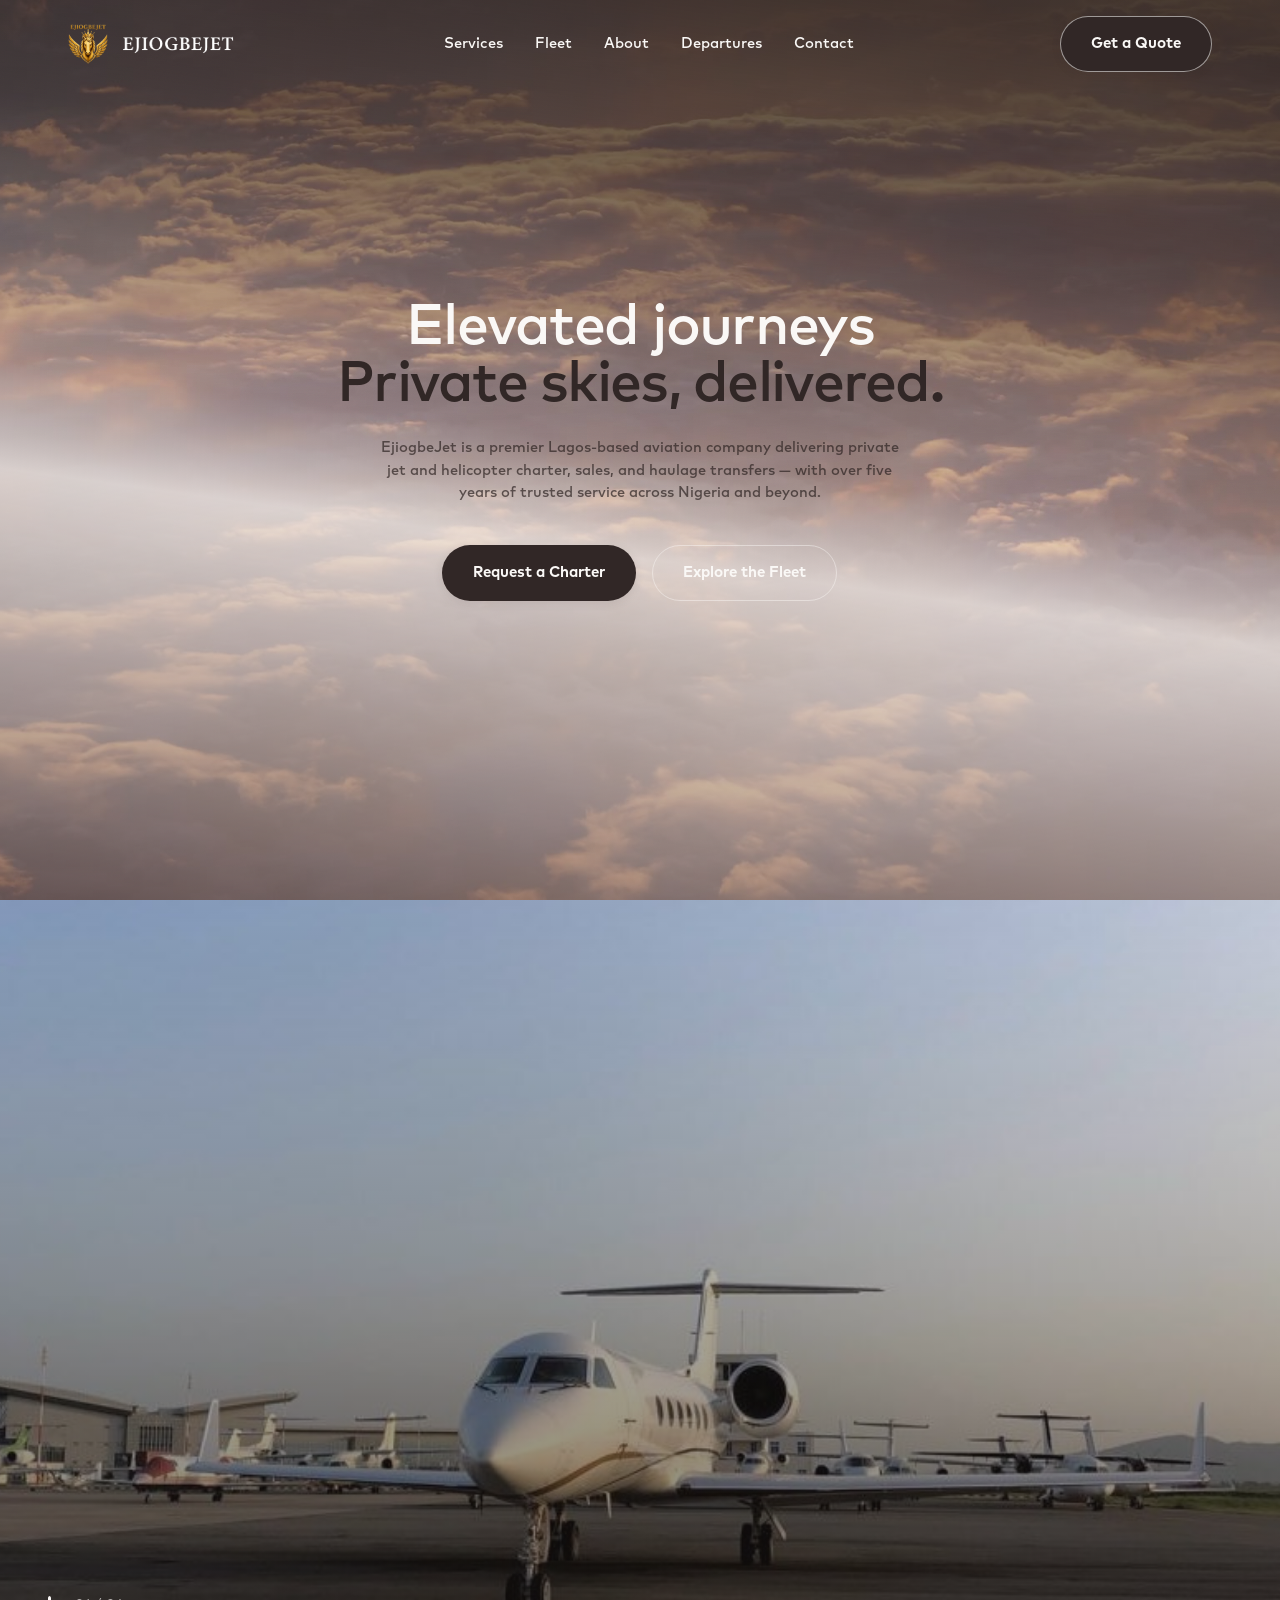
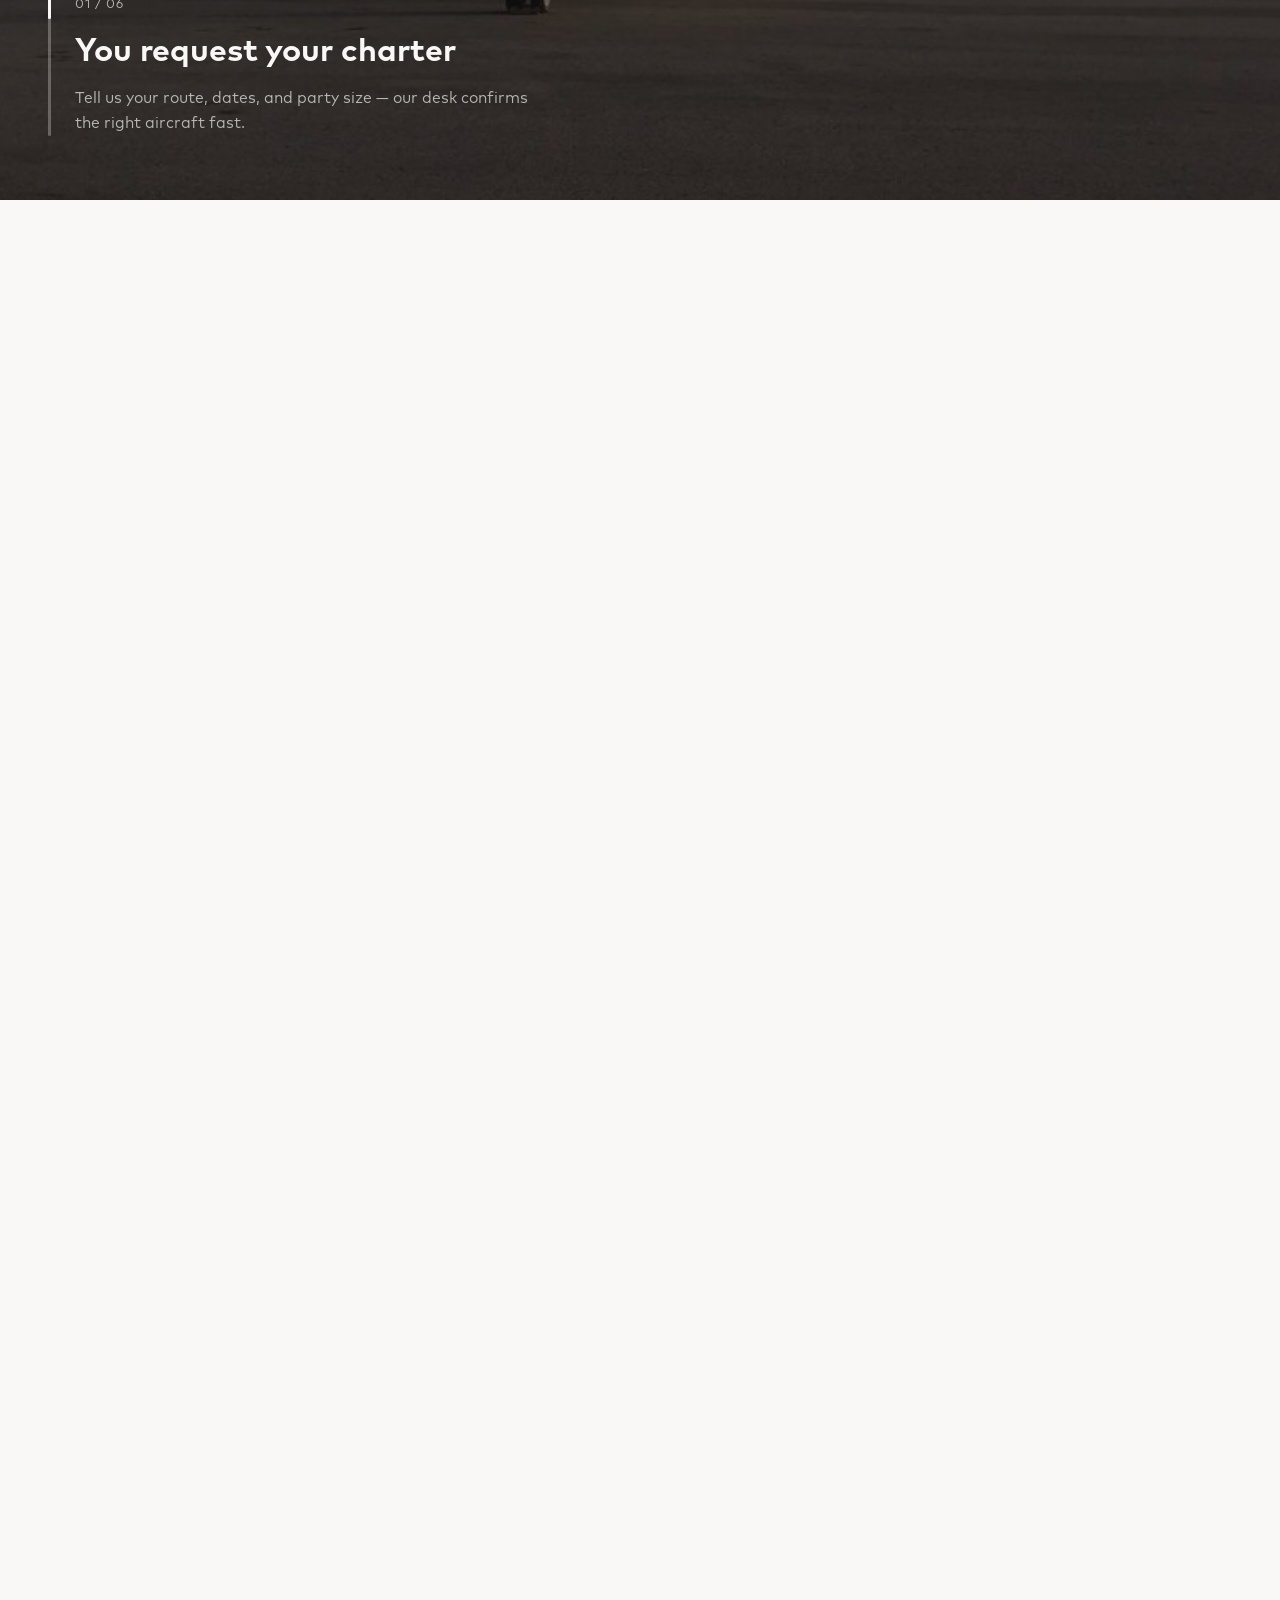
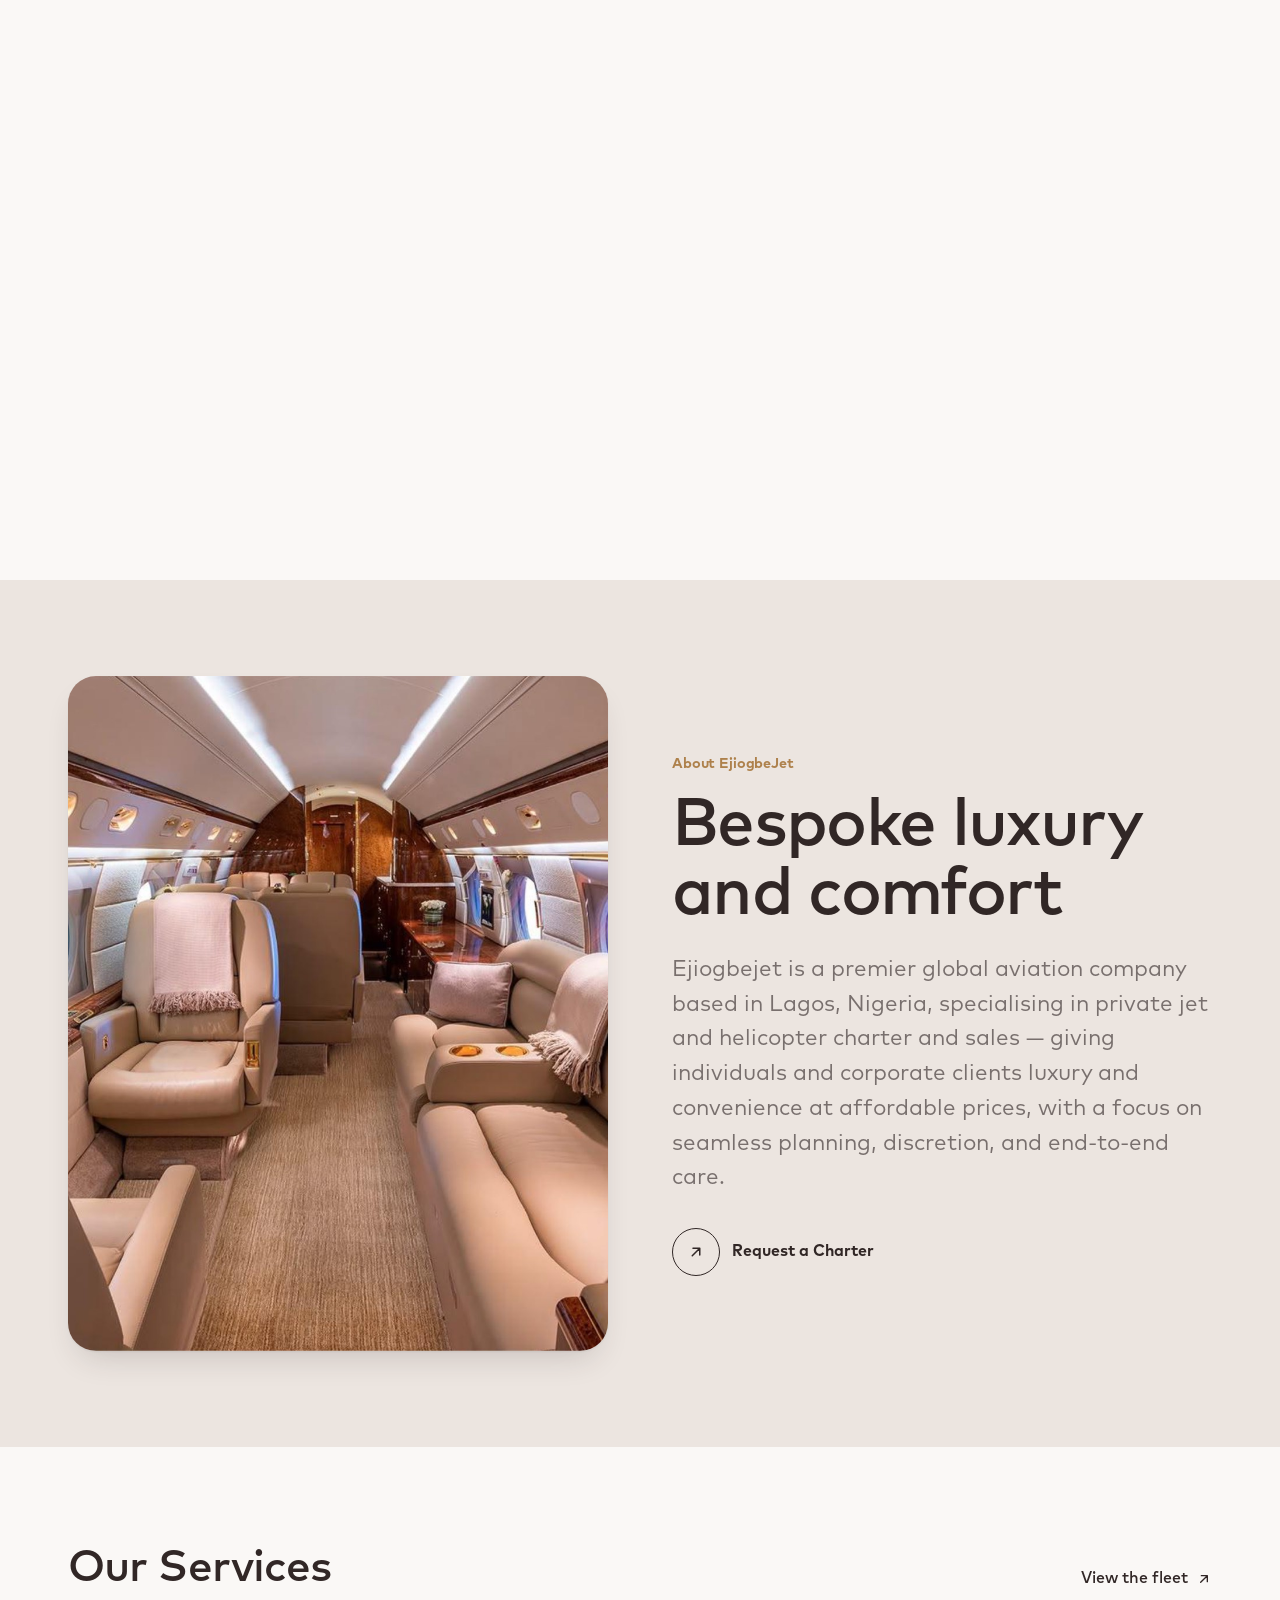
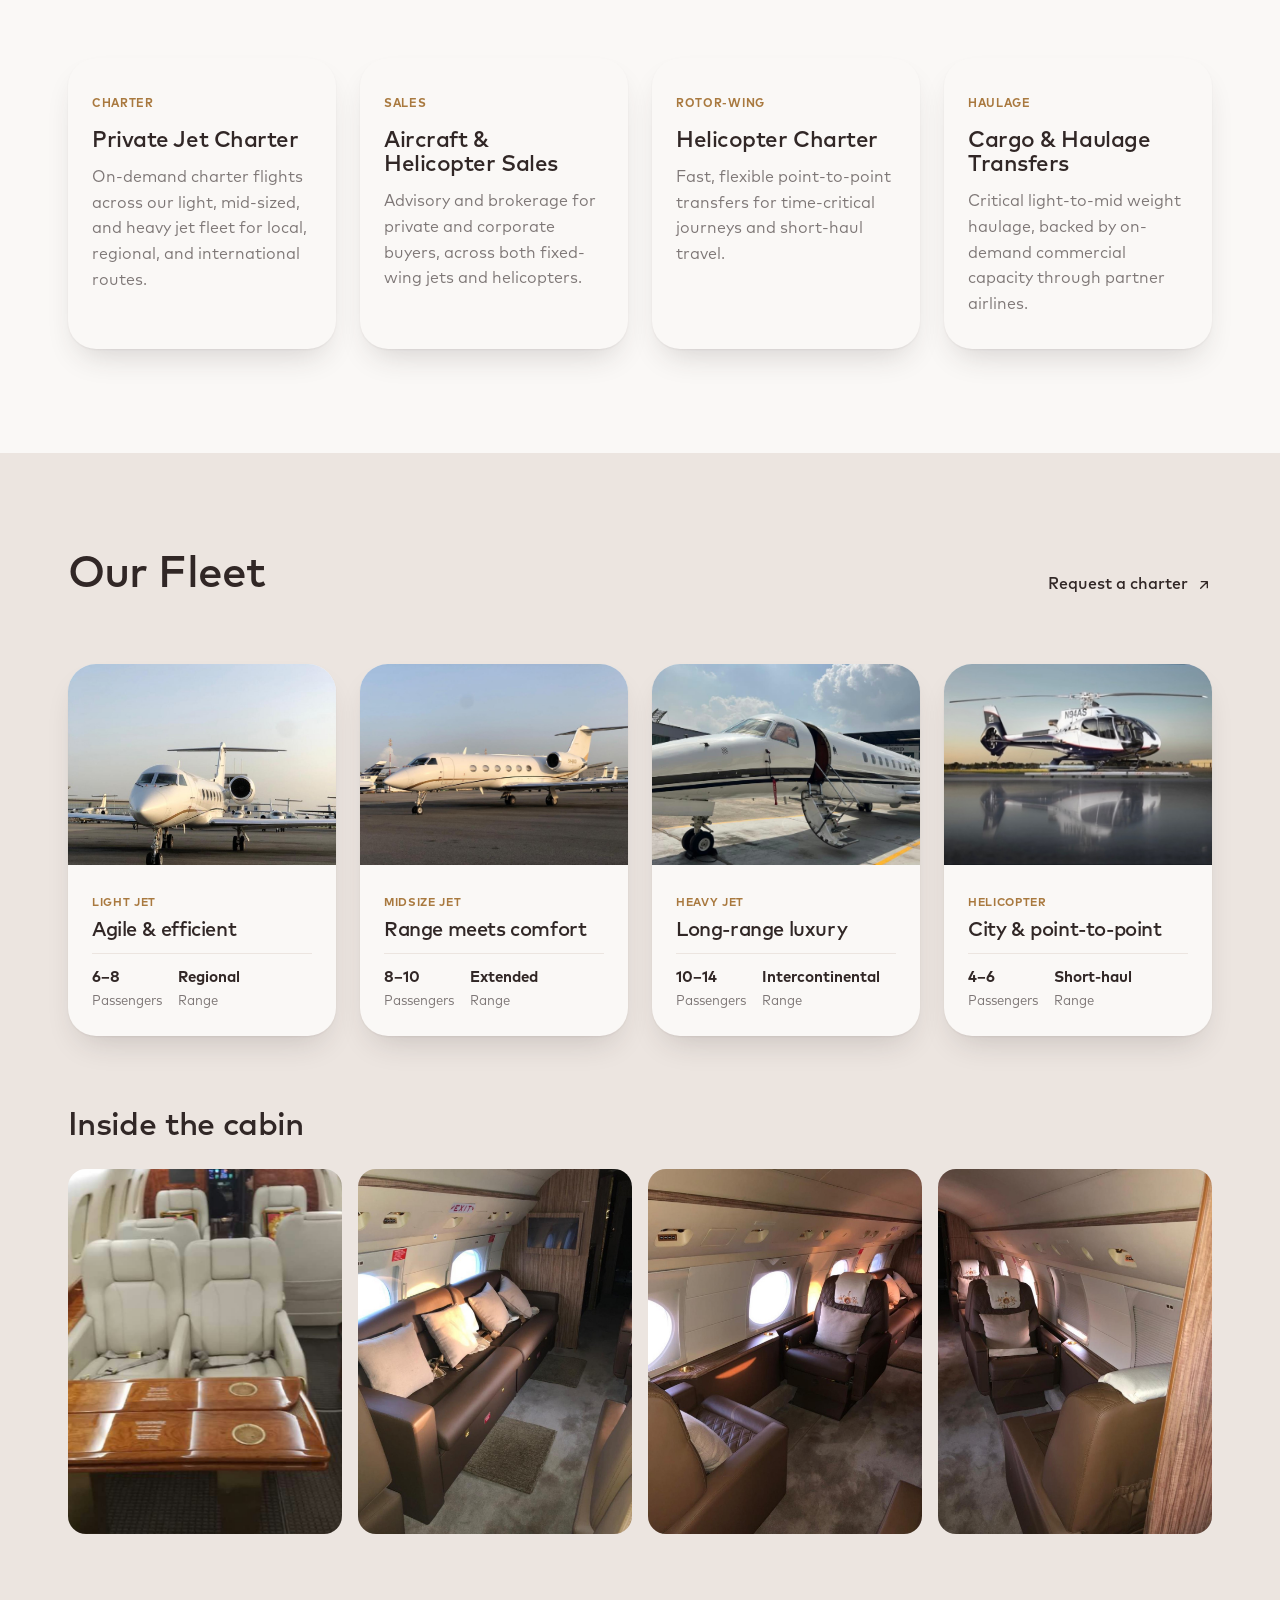
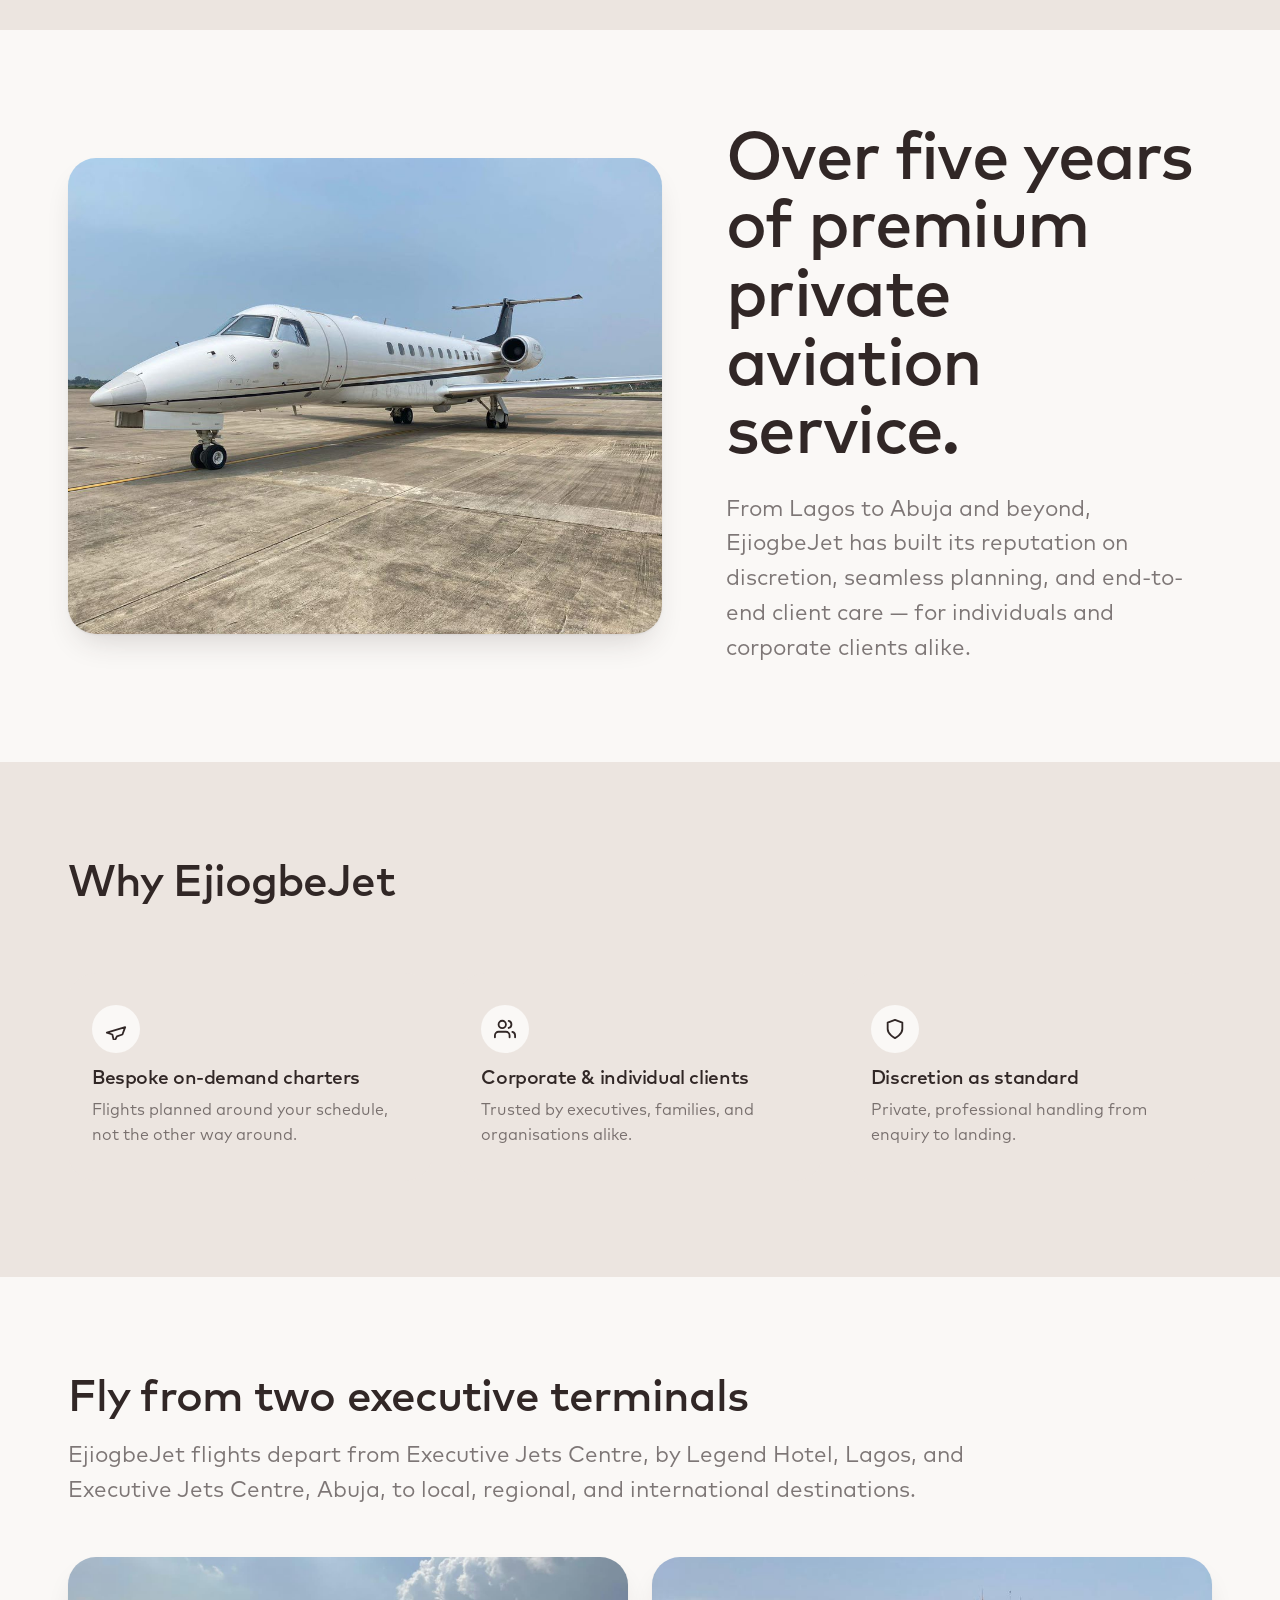
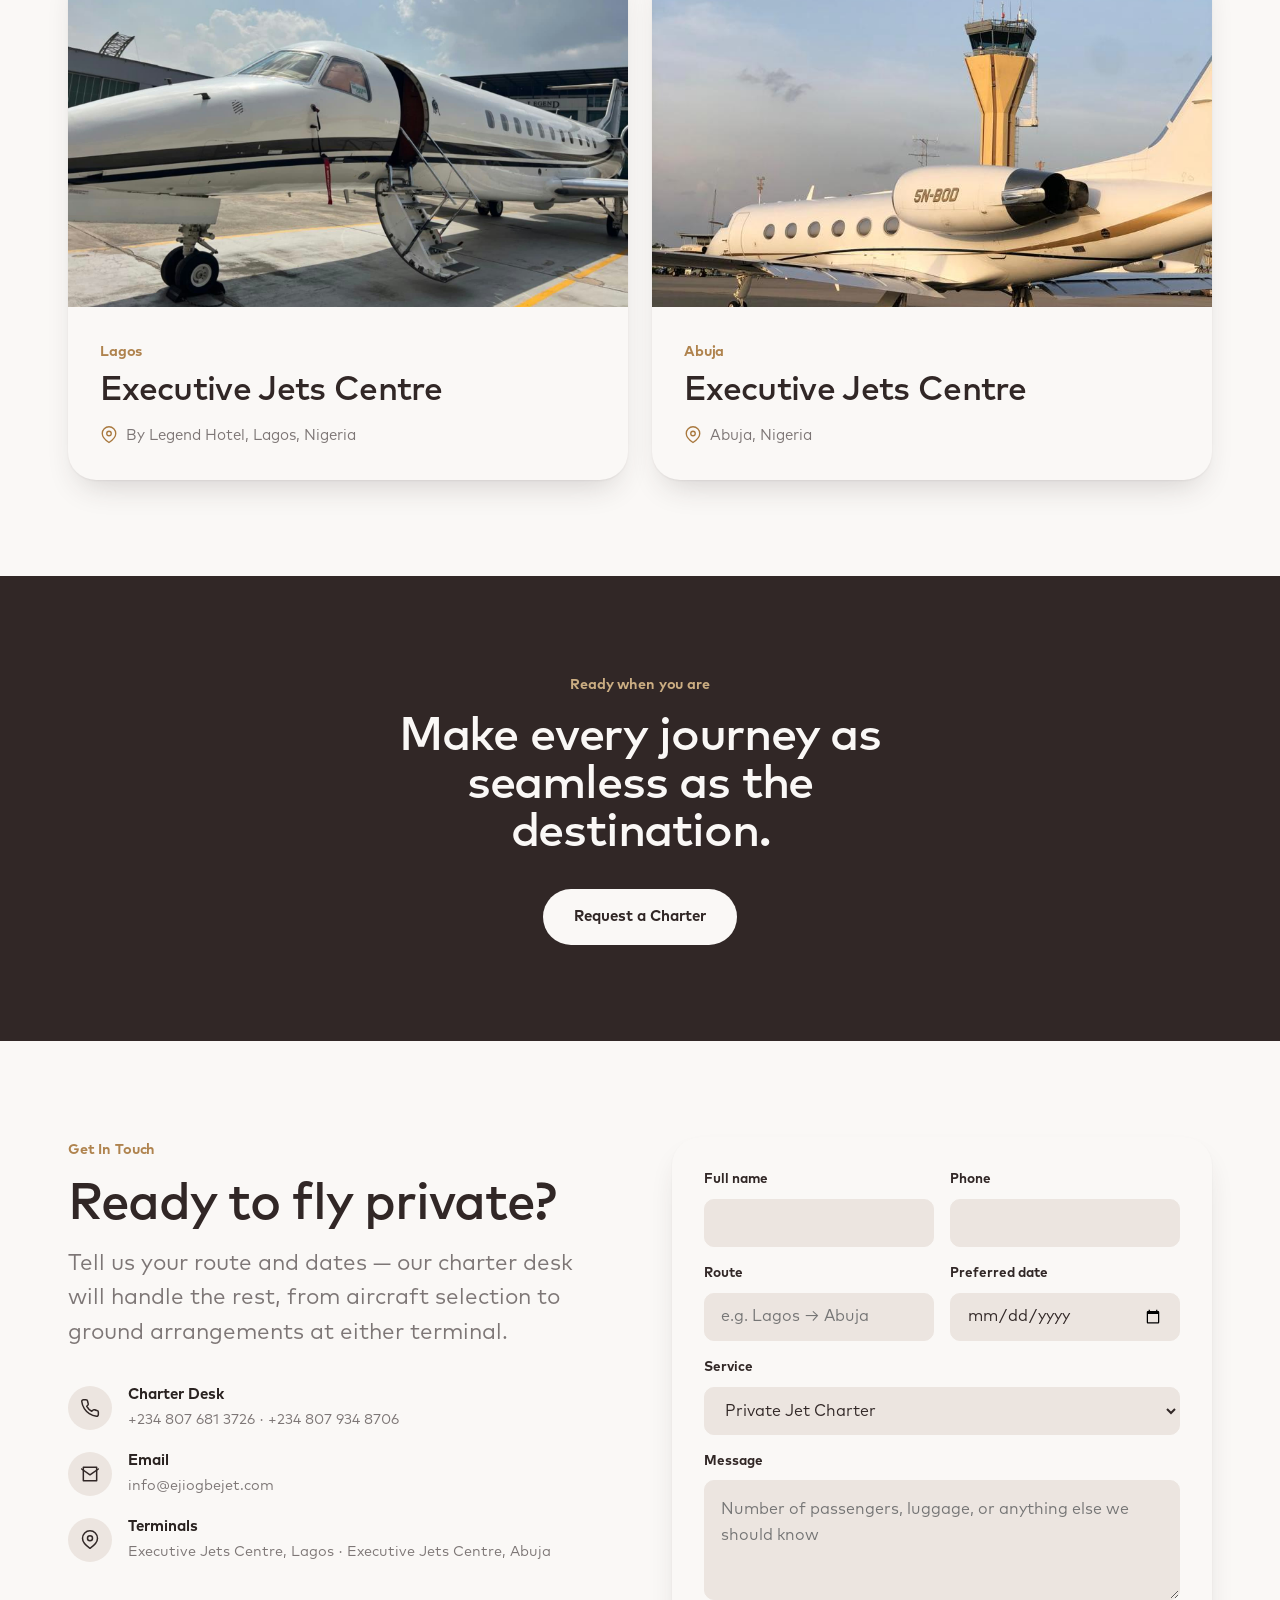
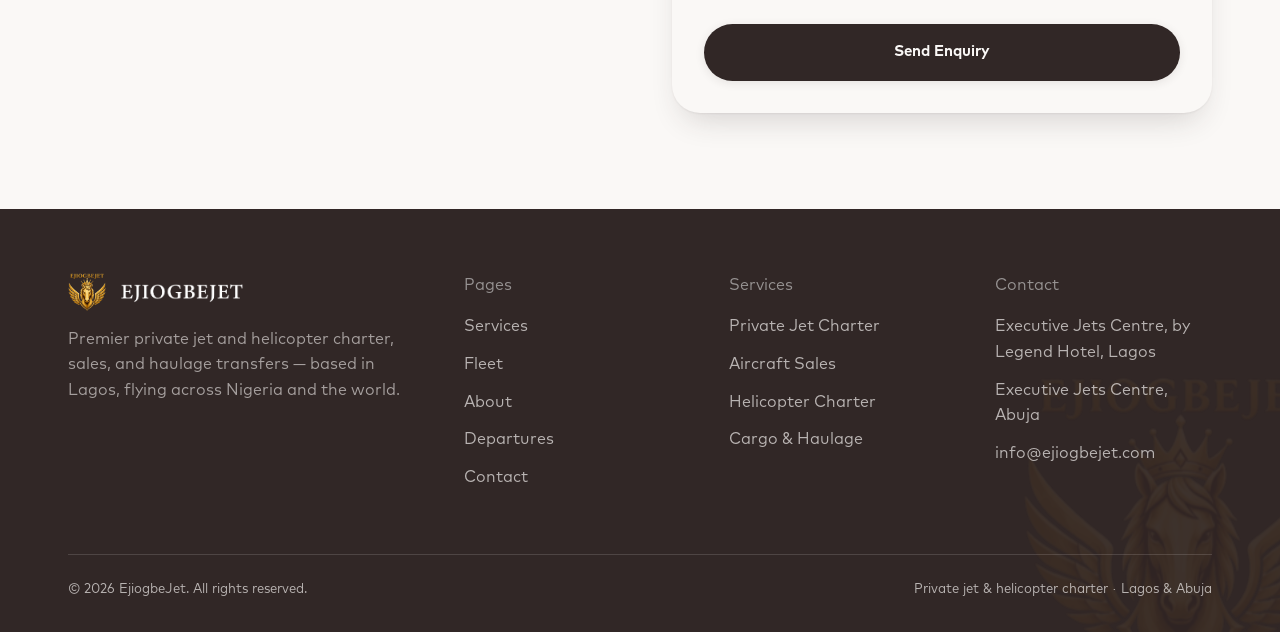
==== ejiogbejet-site/index.html @ 4ac98859 "Add EjiogbeJet site" ====
<!DOCTYPE html>
<html lang="en">
<head>
<meta charset="UTF-8" />
<meta name="viewport" content="width=device-width, initial-scale=1.0" />
<title>EjiogbeJet — Private Jet &amp; Helicopter Charter, Lagos &amp; Abuja</title>
<meta name="description" content="EjiogbeJet is a premier Lagos-based aviation company offering private jet charter and sales, helicopter charter and sales, and haulage transfers across Nigeria and internationally." />
<link rel="icon" href="favicon.png" type="image/png" />
<link rel="stylesheet" href="css/styles.css" />
</head>
<body>
<a class="skip-link" href="#main">Skip to content</a>

<header class="site-header" id="site-header">
  <div class="container header-inner">
    <a class="brand" href="#hero" aria-label="EjiogbeJet home">
      <img src="images/logo-nav.png" alt="EjiogbeJet crest" width="40" height="40" />
      <img class="brand-wordmark" src="images/logo-text.png" alt="EjiogbeJet" />
    </a>

    <nav class="nav-desktop" aria-label="Primary">
      <ul>
        <li><a href="#services">Services</a></li>
        <li><a href="#fleet">Fleet</a></li>
        <li><a href="#about">About</a></li>
        <li><a href="#departures">Departures</a></li>
        <li><a href="#contact">Contact</a></li>
      </ul>
    </nav>

    <a class="btn btn--navy header-cta" href="#contact">Get a Quote</a>

    <button class="nav-toggle" id="nav-open" aria-label="Open menu" aria-expanded="false" aria-controls="nav-mobile">
      <svg viewBox="0 0 24 24" fill="none" stroke="currentColor" stroke-width="2" stroke-linecap="round"><line x1="3" y1="6" x2="21" y2="6"/><line x1="3" y1="12" x2="21" y2="12"/><line x1="3" y1="18" x2="21" y2="18"/></svg>
    </button>
  </div>
</header>

<nav class="nav-mobile" id="nav-mobile" aria-label="Mobile">
  <div class="nav-mobile-head">
    <span class="brand"><img src="images/logo-nav.png" alt="" width="36" height="36" /><img class="brand-wordmark" src="images/logo-text.png" alt="EjiogbeJet" /></span>
    <button class="nav-mobile-close" id="nav-close" aria-label="Close menu">
      <svg viewBox="0 0 24 24" fill="none" stroke="currentColor" stroke-width="2" stroke-linecap="round"><line x1="18" y1="6" x2="6" y2="18"/><line x1="6" y1="6" x2="18" y2="18"/></svg>
    </button>
  </div>
  <ul>
    <li><a href="#services">Services</a></li>
    <li><a href="#fleet">Fleet</a></li>
    <li><a href="#about">About</a></li>
    <li><a href="#departures">Departures</a></li>
    <li><a href="#contact">Contact</a></li>
  </ul>
</nav>

<main id="main">

  <!-- Hero -->
  <section class="hero" id="hero">
    <video class="hero-video" src="images/hero-video.mp4" poster="images/hero-poster.jpg" autoplay muted loop playsinline></video>
    <div class="hero-scrim"></div>
    <div class="container hero-content">
      <h1 class="h1">Elevated journeys<br><em>Private skies, delivered.</em></h1>
      <p class="lead">EjiogbeJet is a premier Lagos-based aviation company delivering private jet and helicopter charter, sales, and haulage transfers — with over five years of trusted service across Nigeria and beyond.</p>
      <div class="hero-cta-row">
        <a class="btn btn--navy" href="#contact">Request a Charter</a>
        <a class="btn btn--ghost" href="#fleet">Explore the Fleet</a>
      </div>
    </div>
  </section>

  <!-- Pinned scroll carousel -->
  <section class="scroll-carousel" id="carousel" aria-label="How EjiogbeJet flies you">
    <div class="scroll-carousel-pin">
      <div class="scroll-carousel-slide" data-slide="0">
        <img src="images/carousel-1.jpeg" alt="EjiogbeJet aircraft, slide 1" />
      </div>
      <div class="scroll-carousel-slide" data-slide="1">
        <img src="images/carousel-2.jpg" alt="EjiogbeJet aircraft, slide 2" />
      </div>
      <div class="scroll-carousel-slide" data-slide="2">
        <img src="images/carousel-3.jpg" alt="EjiogbeJet aircraft, slide 3" />
      </div>
      <div class="scroll-carousel-slide" data-slide="3">
        <img src="images/carousel-4.jpg" alt="EjiogbeJet aircraft, slide 4" />
      </div>
      <div class="scroll-carousel-slide" data-slide="4">
        <img src="images/carousel-5.jpg" alt="EjiogbeJet aircraft, slide 5" />
      </div>
      <div class="scroll-carousel-slide" data-slide="5">
        <img src="images/carousel-6.jpg" alt="EjiogbeJet aircraft, slide 6" />
      </div>

      <div class="scroll-carousel-caption">
        <div class="scroll-progress-track">
          <div class="scroll-progress-fill" id="carousel-progress"></div>
        </div>
        <div class="scroll-carousel-text">
          <div class="scroll-carousel-count"><span id="carousel-count">01</span> / 06</div>
          <strong id="carousel-title">You request your charter</strong>
          <p id="carousel-copy">Tell us your route, dates, and party size — our desk confirms the right aircraft fast.</p>
        </div>
      </div>
    </div>
  </section>

  <!-- About teaser -->
  <section class="section section--pale" id="about">
    <div class="container about-teaser">
      <div class="about-teaser-media">
        <img src="images/cabin-lounge.jpg" alt="Leather cabin lounge aboard an EjiogbeJet aircraft" />
      </div>
      <div class="about-teaser-copy">
        <p class="eyebrow">About EjiogbeJet</p>
        <h2 class="h2">Bespoke luxury and comfort</h2>
        <p class="lead">Ejiogbejet is a premier global aviation company based in Lagos, Nigeria, specialising in private jet and helicopter charter and sales — giving individuals and corporate clients luxury and convenience at affordable prices, with a focus on seamless planning, discretion, and end-to-end care.</p>
        <button class="arrow-btn" data-scroll-to="#contact">
          <span class="circle"><svg viewBox="0 0 24 24" fill="none" stroke="currentColor" stroke-width="2" stroke-linecap="round" stroke-linejoin="round"><path d="M7 17L17 7M17 7H8M17 7v9"/></svg></span>
          Request a Charter
        </button>
      </div>
    </div>
  </section>

  <!-- Services -->
  <section class="section" id="services">
    <div class="container">
      <div class="section-row">
        <h2 class="section-title">Our Services</h2>
        <a class="fancy-link" href="#fleet">View the fleet
          <svg width="16" height="16" viewBox="0 0 24 24" fill="none" stroke="currentColor" stroke-width="2" stroke-linecap="round" stroke-linejoin="round"><path d="M7 17L17 7M17 7H8M17 7v9"/></svg>
        </a>
      </div>

      <div class="card-row">
        <article class="service-card">
          <span class="tag">Charter</span>
          <h3>Private Jet Charter</h3>
          <p>On-demand charter flights across our light, mid-sized, and heavy jet fleet for local, regional, and international routes.</p>
        </article>
        <article class="service-card">
          <span class="tag">Sales</span>
          <h3>Aircraft &amp; Helicopter Sales</h3>
          <p>Advisory and brokerage for private and corporate buyers, across both fixed-wing jets and helicopters.</p>
        </article>
        <article class="service-card">
          <span class="tag">Rotor-wing</span>
          <h3>Helicopter Charter</h3>
          <p>Fast, flexible point-to-point transfers for time-critical journeys and short-haul travel.</p>
        </article>
        <article class="service-card">
          <span class="tag">Haulage</span>
          <h3>Cargo &amp; Haulage Transfers</h3>
          <p>Critical light-to-mid weight haulage, backed by on-demand commercial capacity through partner airlines.</p>
        </article>
      </div>
    </div>
  </section>

  <!-- Fleet -->
  <section class="section section--pale" id="fleet">
    <div class="container">
      <div class="section-row">
        <h2 class="section-title">Our Fleet</h2>
        <a class="fancy-link" href="#contact">Request a charter
          <svg width="16" height="16" viewBox="0 0 24 24" fill="none" stroke="currentColor" stroke-width="2" stroke-linecap="round" stroke-linejoin="round"><path d="M7 17L17 7M17 7H8M17 7v9"/></svg>
        </a>
      </div>

      <div class="card-row">
        <article class="fleet-card">
          <div class="fleet-card-media"><img src="images/fleet-exterior-1.jpg" alt="Light jet on the tarmac" /></div>
          <div class="fleet-card-body">
            <span class="tag">Light Jet</span>
            <h3>Agile &amp; efficient</h3>
            <div class="fleet-specs">
              <div><strong>6–8</strong>Passengers</div>
              <div><strong>Regional</strong>Range</div>
            </div>
          </div>
        </article>
        <article class="fleet-card">
          <div class="fleet-card-media"><img src="images/fleet-exterior-3.jpg" alt="Midsize jet on the tarmac" /></div>
          <div class="fleet-card-body">
            <span class="tag">Midsize Jet</span>
            <h3>Range meets comfort</h3>
            <div class="fleet-specs">
              <div><strong>8–10</strong>Passengers</div>
              <div><strong>Extended</strong>Range</div>
            </div>
          </div>
        </article>
        <article class="fleet-card">
          <div class="fleet-card-media"><img src="images/fleet-heavy-jet.jpg" alt="Heavy jet on the tarmac" /></div>
          <div class="fleet-card-body">
            <span class="tag">Heavy Jet</span>
            <h3>Long-range luxury</h3>
            <div class="fleet-specs">
              <div><strong>10–14</strong>Passengers</div>
              <div><strong>Intercontinental</strong>Range</div>
            </div>
          </div>
        </article>
        <article class="fleet-card">
          <div class="fleet-card-media"><img src="images/helicopter.jpeg" alt="EjiogbeJet helicopter on the tarmac" /></div>
          <div class="fleet-card-body">
            <span class="tag">Helicopter</span>
            <h3>City &amp; point-to-point</h3>
            <div class="fleet-specs">
              <div><strong>4–6</strong>Passengers</div>
              <div><strong>Short-haul</strong>Range</div>
            </div>
          </div>
        </article>
      </div>

      <div class="gallery" style="margin-top: var(--space-64)">
        <div class="section-row" style="margin-bottom: var(--space-24)">
          <h3 class="h5" style="font-size:clamp(1.4rem,1.2rem + 1vw,2rem)">Inside the cabin</h3>
        </div>
        <div class="gallery-grid">
          <button class="gallery-item" data-full="images/cabin-interior-1.jpg" aria-label="Enlarge cabin photo 1"><img src="images/cabin-interior-1.jpg" alt="EjiogbeJet cabin interior detail" loading="lazy" /></button>
          <button class="gallery-item" data-full="images/cabin-2.jpg" aria-label="Enlarge cabin photo 2"><img src="images/cabin-2.jpg" alt="EjiogbeJet cabin interior detail" loading="lazy" /></button>
          <button class="gallery-item" data-full="images/cabin-3.jpg" aria-label="Enlarge cabin photo 3"><img src="images/cabin-3.jpg" alt="EjiogbeJet cabin interior detail" loading="lazy" /></button>
          <button class="gallery-item" data-full="images/cabin-4.jpg" aria-label="Enlarge cabin photo 4"><img src="images/cabin-4.jpg" alt="EjiogbeJet cabin interior detail" loading="lazy" /></button>
        </div>
      </div>
    </div>
  </section>

  <!-- Story -->
  <section class="section">
    <div class="container story">
      <div class="story-media">
        <img src="images/about-ejiogbejet-2.jpg" alt="EjiogbeJet aircraft on the tarmac at Executive Jets Centre, Lagos" />
      </div>
      <div>
        <h2 class="h2">Over five years of premium private aviation service.</h2>
        <p class="lead" style="margin-top:var(--space-24)">From Lagos to Abuja and beyond, EjiogbeJet has built its reputation on discretion, seamless planning, and end-to-end client care — for individuals and corporate clients alike.</p>
      </div>
    </div>
  </section>

  <!-- Trust -->
  <section class="section section--pale">
    <div class="container">
      <div class="section-row">
        <h2 class="section-title">Why EjiogbeJet</h2>
      </div>
      <div class="trust-grid">
        <div class="trust-card">
          <span class="icon"><svg viewBox="0 0 24 24" fill="none" stroke="currentColor" stroke-width="2" stroke-linecap="round" stroke-linejoin="round"><path d="M2 16l20-6-3 8-6 2-3 6-2-8-6-2z"/></svg></span>
          <h3>Bespoke on-demand charters</h3>
          <p>Flights planned around your schedule, not the other way around.</p>
        </div>
        <div class="trust-card">
          <span class="icon"><svg viewBox="0 0 24 24" fill="none" stroke="currentColor" stroke-width="2" stroke-linecap="round" stroke-linejoin="round"><path d="M17 21v-2a4 4 0 00-4-4H5a4 4 0 00-4 4v2"/><circle cx="9" cy="7" r="4"/><path d="M23 21v-2a4 4 0 00-3-3.87M16 3.13a4 4 0 010 7.75"/></svg></span>
          <h3>Corporate &amp; individual clients</h3>
          <p>Trusted by executives, families, and organisations alike.</p>
        </div>
        <div class="trust-card">
          <span class="icon"><svg viewBox="0 0 24 24" fill="none" stroke="currentColor" stroke-width="2" stroke-linecap="round" stroke-linejoin="round"><path d="M12 22s8-4 8-10V5l-8-3-8 3v7c0 6 8 10 8 10z"/></svg></span>
          <h3>Discretion as standard</h3>
          <p>Private, professional handling from enquiry to landing.</p>
        </div>
      </div>
    </div>
  </section>

  <!-- Departures -->
  <section class="section" id="departures">
    <div class="container">
      <div class="section-row">
        <h2 class="section-title">Fly from two executive terminals</h2>
      </div>
      <p class="lead" style="margin-top:calc(var(--space-48) * -1); margin-bottom: var(--space-48); max-width: 62ch;">EjiogbeJet flights depart from Executive Jets Centre, by Legend Hotel, Lagos, and Executive Jets Centre, Abuja, to local, regional, and international destinations.</p>

      <div class="departure-grid">
        <article class="departure-card">
          <div class="departure-media"><img src="images/jet-center-lagos.jpg" alt="Executive Jets Centre, Lagos" /></div>
          <div class="departure-body">
            <p class="eyebrow" style="margin-bottom:var(--space-8)">Lagos</p>
            <h3>Executive Jets Centre</h3>
            <div class="departure-address">
              <svg viewBox="0 0 24 24" fill="none" stroke="currentColor" stroke-width="1.8" stroke-linecap="round" stroke-linejoin="round"><path d="M21 10c0 6-9 12-9 12s-9-6-9-12a9 9 0 0118 0z"/><circle cx="12" cy="10" r="3"/></svg>
              <span>By Legend Hotel, Lagos, Nigeria</span>
            </div>
          </div>
        </article>
        <article class="departure-card">
          <div class="departure-media"><img src="images/jet-center-abuja.jpeg" alt="Executive Jets Centre, Abuja" /></div>
          <div class="departure-body">
            <p class="eyebrow" style="margin-bottom:var(--space-8)">Abuja</p>
            <h3>Executive Jets Centre</h3>
            <div class="departure-address">
              <svg viewBox="0 0 24 24" fill="none" stroke="currentColor" stroke-width="1.8" stroke-linecap="round" stroke-linejoin="round"><path d="M21 10c0 6-9 12-9 12s-9-6-9-12a9 9 0 0118 0z"/><circle cx="12" cy="10" r="3"/></svg>
              <span>Abuja, Nigeria</span>
            </div>
          </div>
        </article>
      </div>
    </div>
  </section>

  <!-- CTA banner -->
  <section class="section section--navy cta-banner">
    <div class="container">
      <p class="eyebrow">Ready when you are</p>
      <h2 class="h2">Make every journey as seamless as the destination.</h2>
      <a class="btn btn--white" href="#contact">Request a Charter</a>
    </div>
  </section>

  <!-- Contact -->
  <section class="section" id="contact">
    <div class="container contact-grid">
      <div>
        <p class="eyebrow">Get In Touch</p>
        <h2 class="h2" style="font-size:clamp(2rem,4vw + .5rem,3.2rem)">Ready to fly private?</h2>
        <p class="lead" style="margin-top:var(--space-16)">Tell us your route and dates — our charter desk will handle the rest, from aircraft selection to ground arrangements at either terminal.</p>

        <div class="contact-info-list">
          <div class="contact-info-item">
            <span class="icon"><svg viewBox="0 0 24 24" fill="none" stroke="currentColor" stroke-width="1.8" stroke-linecap="round" stroke-linejoin="round"><path d="M22 16.92v3a2 2 0 01-2.18 2 19.79 19.79 0 01-8.63-3.07 19.5 19.5 0 01-6-6 19.79 19.79 0 01-3.07-8.67A2 2 0 014.11 2h3a2 2 0 012 1.72c.127.96.362 1.903.7 2.81a2 2 0 01-.45 2.11L8.09 9.91a16 16 0 006 6l1.27-1.27a2 2 0 012.11-.45c.907.338 1.85.573 2.81.7A2 2 0 0122 16.92z"/></svg></span>
            <div><strong>Charter Desk</strong><span>+234 807 681 3726 · +234 807 934 8706</span></div>
          </div>
          <div class="contact-info-item">
            <span class="icon"><svg viewBox="0 0 24 24" fill="none" stroke="currentColor" stroke-width="1.8" stroke-linecap="round" stroke-linejoin="round"><path d="M4 4h16v16H4z"/><path d="M22 6l-10 7L2 6"/></svg></span>
            <div><strong>Email</strong><span>info@ejiogbejet.com</span></div>
          </div>
          <div class="contact-info-item">
            <span class="icon"><svg viewBox="0 0 24 24" fill="none" stroke="currentColor" stroke-width="1.8" stroke-linecap="round" stroke-linejoin="round"><path d="M21 10c0 6-9 12-9 12s-9-6-9-12a9 9 0 0118 0z"/><circle cx="12" cy="10" r="3"/></svg></span>
            <div><strong>Terminals</strong><span>Executive Jets Centre, Lagos · Executive Jets Centre, Abuja</span></div>
          </div>
        </div>
      </div>

      <form class="contact-form" id="charter-form" action="mailto:info@ejiogbejet.com" method="POST" enctype="text/plain">
        <div class="form-row two">
          <div class="field"><label for="name">Full name</label><input id="name" name="name" type="text" autocomplete="name" required /></div>
          <div class="field"><label for="phone">Phone</label><input id="phone" name="phone" type="tel" autocomplete="tel" required /></div>
        </div>
        <div class="form-row two">
          <div class="field"><label for="route">Route</label><input id="route" name="route" type="text" placeholder="e.g. Lagos → Abuja" required /></div>
          <div class="field"><label for="date">Preferred date</label><input id="date" name="date" type="date" /></div>
        </div>
        <div class="field">
          <label for="service">Service</label>
          <select id="service" name="service">
            <option>Private Jet Charter</option>
            <option>Helicopter Charter</option>
            <option>Aircraft Sales</option>
            <option>Cargo &amp; Haulage</option>
          </select>
        </div>
        <div class="field"><label for="message">Message</label><textarea id="message" name="message" placeholder="Number of passengers, luggage, or anything else we should know"></textarea></div>
        <button class="btn btn--navy" type="submit">Send Enquiry</button>
      </form>
    </div>
  </section>
</main>

<footer class="site-footer">
  <img class="footer-watermark" src="images/logo-nav.png" alt="" aria-hidden="true" />
  <div class="container">
    <div class="footer-grid">
      <div>
        <div class="footer-brand">
          <img src="images/logo-nav.png" alt="EjiogbeJet crest" />
          <img class="footer-brand-wordmark" src="images/logo-text.png" alt="EjiogbeJet" />
        </div>
        <p style="max-width:36ch; opacity:0.85;">Premier private jet and helicopter charter, sales, and haulage transfers — based in Lagos, flying across Nigeria and the world.</p>
      </div>
      <div class="footer-col">
        <p class="label">Pages</p>
        <ul>
          <li><a href="#services">Services</a></li>
          <li><a href="#fleet">Fleet</a></li>
          <li><a href="#about">About</a></li>
          <li><a href="#departures">Departures</a></li>
          <li><a href="#contact">Contact</a></li>
        </ul>
      </div>
      <div class="footer-col">
        <p class="label">Services</p>
        <ul>
          <li><a href="#services">Private Jet Charter</a></li>
          <li><a href="#services">Aircraft Sales</a></li>
          <li><a href="#services">Helicopter Charter</a></li>
          <li><a href="#services">Cargo &amp; Haulage</a></li>
        </ul>
      </div>
      <div class="footer-col">
        <p class="label">Contact</p>
        <ul>
          <li>Executive Jets Centre, by Legend Hotel, Lagos</li>
          <li>Executive Jets Centre, Abuja</li>
          <li>info@ejiogbejet.com</li>
        </ul>
      </div>
    </div>
    <div class="footer-bottom">
      <span>&copy; <span id="year"></span> EjiogbeJet. All rights reserved.</span>
      <span>Private jet &amp; helicopter charter · Lagos &amp; Abuja</span>
    </div>
  </div>
</footer>

<div class="lightbox" id="lightbox">
  <button class="lightbox-close" id="lightbox-close" aria-label="Close preview">
    <svg viewBox="0 0 24 24" fill="none" stroke="currentColor" stroke-width="2" stroke-linecap="round"><line x1="18" y1="6" x2="6" y2="18"/><line x1="6" y1="6" x2="18" y2="18"/></svg>
  </button>
  <img id="lightbox-img" src="" alt="" />
</div>

<button class="back-to-top" id="back-to-top" aria-label="Back to top" title="Back to top">
  <svg viewBox="0 0 24 24" fill="none" stroke="currentColor" stroke-width="2" stroke-linecap="round" stroke-linejoin="round"><line x1="12" y1="19" x2="12" y2="5"/><path d="M5 12l7-7 7 7"/></svg>
</button>

<script src="https://cdnjs.cloudflare.com/ajax/libs/gsap/3.12.5/gsap.min.js"></script>
<script src="https://cdnjs.cloudflare.com/ajax/libs/gsap/3.12.5/ScrollTrigger.min.js"></script>
<script src="js/main.js"></script>
</body>
</html>
---- ejiogbejet-site/css/styles.css ----
/* ==========================================================================
   EjiogbeJet — design tokens (visual system referenced from aerodynamics.nl)
   ========================================================================== */
@font-face {
  font-family: "FF Mark Pro";
  src: url("../fonts/FFMarkPro-Regular.otf") format("opentype");
  font-weight: 400;
  font-style: normal;
  font-display: swap;
}
@font-face {
  font-family: "FF Mark Pro";
  src: url("../fonts/FFMarkPro-Medium.otf") format("opentype");
  font-weight: 500;
  font-style: normal;
  font-display: swap;
}
@font-face {
  font-family: "FF Mark Pro";
  src: url("../fonts/FFMarkPro-Bold.otf") format("opentype");
  font-weight: 700;
  font-style: normal;
  font-display: swap;
}
@font-face {
  font-family: "FF Mark Pro";
  src: url("../fonts/FFMarkPro-BoldItalic.otf") format("opentype");
  font-weight: 700;
  font-style: italic;
  font-display: swap;
}
@font-face {
  font-family: "FF Mark Pro";
  src: url("../fonts/FFMarkPro-Heavy.otf") format("opentype");
  font-weight: 800;
  font-style: normal;
  font-display: swap;
}
@font-face {
  font-family: "FF Mark Pro";
  src: url("../fonts/FFMarkPro-Black.otf") format("opentype");
  font-weight: 900;
  font-style: normal;
  font-display: swap;
}

:root {
  --navy: #312726;        /* ink — primary dark */
  --navy-600: #4a3a37;    /* lighter ink shade */
  --white: #faf8f6;       /* warm paper */
  --pale: #ece5e0;        /* warm sand */
  --sky: #a9793f;         /* warm bronze accent — eyebrow / links */
  --gradient-mid-1: #1c1615;
  --gradient-mid-2: #6b5750;
  --gradient-mid-3: #a89890;

  --text-body: #2a2321;
  --text-muted: rgba(49, 39, 38, 0.62);
  --text-on-navy: #faf8f6;
  --text-on-navy-muted: rgba(250, 248, 246, 0.68);

  --space-4: 4px;
  --space-8: 8px;
  --space-12: 12px;
  --space-16: 16px;
  --space-24: 24px;
  --space-32: 32px;
  --space-48: 48px;
  --space-64: 64px;
  --space-96: 96px;

  --radius-sm: 10px;
  --radius-md: 18px;
  --radius-lg: 28px;
  --radius-pill: 999px;

  --shadow-sm: 0 2px 10px rgba(49, 39, 38, 0.1);
  --shadow-md: 0 20px 48px rgba(49, 39, 38, 0.18);
  --shadow-card: 0 1px 2px rgba(49, 39, 38, 0.06), 0 16px 32px -12px rgba(49, 39, 38, 0.2);

  --font-display: "FF Mark Pro", -apple-system, BlinkMacSystemFont, "Segoe UI", sans-serif;
  --font-body: "FF Mark Pro", -apple-system, BlinkMacSystemFont, "Segoe UI", sans-serif;

  --container-max: 1240px;

  --ease: cubic-bezier(.4, 0, .2, 1);
}

/* ==========================================================================
   Reset / base
   ========================================================================== */
* { box-sizing: border-box; }
html { scroll-behavior: smooth; }

body {
  margin: 0;
  font-family: var(--font-body);
  color: var(--text-body);
  background: var(--white);
  line-height: 1.6;
  -webkit-font-smoothing: antialiased;
  overflow-x: hidden;
}

img { max-width: 100%; display: block; }
a { color: inherit; text-decoration: none; }
ul { margin: 0; padding: 0; list-style: none; }
button { font: inherit; }

h1, h2, h3, h4, h5, h6 {
  font-family: var(--font-display);
  font-weight: 500;
  color: var(--navy);
  margin: 0;
  letter-spacing: -0.02em;
}

.h1, h1 { font-size: clamp(2.8rem, 7vw + .5rem, 5.5rem); line-height: 1; letter-spacing: -0.03em; }
.h2, h2 { font-size: clamp(2.1rem, 5vw + 1rem, 4.2rem); line-height: 1.02; letter-spacing: -0.025em; }
.h3, h3 { font-size: clamp(1.8rem, 4vw + .6rem, 3rem); line-height: 1.08; }
.h5, .section-title { font-size: clamp(1.6rem, 3vw + .5rem, 2.75rem); line-height: 1.15; letter-spacing: -0.02em; }

p { margin: 0; }

.lead {
  font-size: clamp(1.15rem, 1.2vw + .6rem, 1.4rem);
  color: var(--text-muted);
  line-height: 1.55;
}

.container {
  max-width: var(--container-max);
  margin-inline: auto;
  padding-inline: var(--space-24);
}

@media (min-width: 768px) {
  .container { padding-inline: var(--space-48); }
}

@media (min-width: 1440px) {
  .container { max-width: 1320px; }
}

@media (min-width: 1920px) {
  .container { max-width: 1440px; }
}

.section { padding-block: var(--space-64); }
@media (min-width: 1024px) { .section { padding-block: var(--space-96); } }

.section--pale { background: var(--pale); }
.section--navy { background: var(--navy); color: var(--text-on-navy); }
.section--navy h2, .section--navy h3, .section--navy .section-title { color: var(--white); }

.eyebrow {
  display: inline-block;
  font-size: 0.9rem;
  font-weight: 600;
  letter-spacing: -0.01em;
  color: var(--sky);
  opacity: 0.92;
  margin-bottom: var(--space-16);
}

.section--navy .eyebrow { color: #d8b98a; }

/* ==========================================================================
   Section header row (label + heading left, "view all" link right)
   ========================================================================== */
.section-row {
  display: flex;
  flex-wrap: wrap;
  align-items: flex-end;
  justify-content: space-between;
  gap: var(--space-24);
  margin-bottom: var(--space-48);
}

@media (min-width: 1024px) { .section-row { margin-bottom: var(--space-64); } }

/* ==========================================================================
   Fancy link (hover text-flip, underline sweep)
   ========================================================================== */
.fancy-link {
  position: relative;
  display: inline-flex;
  align-items: center;
  gap: var(--space-8);
  font-weight: 500;
  color: var(--navy);
  padding-bottom: 2px;
}

.fancy-link::after {
  content: "";
  position: absolute;
  left: 0; right: 0; bottom: 0;
  height: 1px;
  background: currentColor;
  opacity: 0.35;
  transform: scaleX(0);
  transform-origin: left;
  transition: transform 0.45s var(--ease);
}

.fancy-link:hover::after, .fancy-link:focus-visible::after { transform: scaleX(1); }

.section--navy .fancy-link { color: var(--white); }

/* ==========================================================================
   Circular arrow button (primary CTA pattern)
   ========================================================================== */
.arrow-btn {
  display: inline-flex;
  align-items: center;
  gap: var(--space-12);
  font-weight: 600;
  color: var(--navy);
  background: none;
  border: none;
  cursor: pointer;
  padding: 0;
}

.arrow-btn .circle {
  flex: none;
  width: 48px;
  height: 48px;
  border-radius: 50%;
  border: 1.5px solid var(--navy);
  display: inline-flex;
  align-items: center;
  justify-content: center;
  color: var(--navy);
  transition: background-color 0.25s var(--ease), color 0.25s var(--ease), transform 0.25s var(--ease);
}

.arrow-btn .circle svg { width: 18px; height: 18px; }

.arrow-btn:hover .circle {
  background: var(--navy);
  color: var(--white);
  transform: scale(1.06);
}

.section--navy .arrow-btn,
.section--navy .arrow-btn .circle { color: var(--white); border-color: rgba(250, 248, 246, 0.55); }
.section--navy .arrow-btn:hover .circle { background: var(--white); color: var(--navy); }

/* ==========================================================================
   Buttons
   ========================================================================== */
.btn {
  display: inline-flex;
  align-items: center;
  justify-content: center;
  gap: var(--space-8);
  padding: 15px 30px;
  border-radius: var(--radius-pill);
  font-weight: 600;
  font-size: 0.95rem;
  border: 1px solid transparent;
  cursor: pointer;
  transition: transform 0.2s var(--ease), box-shadow 0.2s var(--ease), background-color 0.2s var(--ease), color 0.2s var(--ease);
  min-height: 50px;
  white-space: nowrap;
}

.btn:focus-visible { outline: 3px solid var(--sky); outline-offset: 2px; }

.btn--navy { background: var(--navy); color: var(--white); box-shadow: var(--shadow-sm); }
.btn--navy:hover { transform: translateY(-2px); box-shadow: var(--shadow-md); }

.btn--white { background: var(--white); color: var(--navy); }
.btn--white:hover { transform: translateY(-2px); box-shadow: var(--shadow-md); }

.btn--ghost {
  background: transparent;
  border-color: rgba(250, 248, 246, 0.45);
  color: var(--white);
}
.btn--ghost:hover { background: rgba(250, 248, 246, 0.12); }

/* ==========================================================================
   Header
   ========================================================================== */
.site-header {
  position: fixed;
  inset-block-start: 0;
  inset-inline: 0;
  z-index: 100;
  padding-block: var(--space-16);
  transition: background-color 0.3s var(--ease), box-shadow 0.3s var(--ease), padding 0.3s var(--ease), transform 0.4s var(--ease);
}

.site-header.is-hidden { transform: translateY(-100%); }

.site-header.is-scrolled {
  background: rgba(250, 248, 246, 0.92);
  backdrop-filter: blur(10px);
  -webkit-backdrop-filter: blur(10px);
  box-shadow: var(--shadow-sm);
  padding-block: var(--space-12);
}

.header-inner {
  display: flex;
  align-items: center;
  justify-content: space-between;
  gap: var(--space-16);
}

.brand {
  display: flex;
  align-items: center;
  gap: var(--space-12);
  font-family: var(--font-display);
  font-weight: 600;
  font-size: 1.1rem;
  color: var(--white);
  transition: color 0.3s var(--ease);
}

.site-header.is-scrolled .brand { color: var(--navy); }

.brand img { width: 40px; height: 40px; object-fit: contain; }

.brand .brand-wordmark {
  width: 118px;
  height: auto;
  object-fit: contain;
  filter: brightness(0) invert(1);
  transition: filter 0.3s var(--ease);
}

.site-header.is-scrolled .brand .brand-wordmark {
  filter: none;
}

.nav-desktop { display: none; }
.nav-desktop ul { display: flex; align-items: center; gap: var(--space-32); }

.nav-desktop a {
  color: var(--white);
  font-size: 0.92rem;
  font-weight: 500;
  transition: color 0.3s var(--ease);
}

.site-header.is-scrolled .nav-desktop a { color: var(--navy); }

.header-cta {
  display: none;
  border-color: rgba(250, 248, 246, 0.55);
  transition: transform 0.2s var(--ease), box-shadow 0.2s var(--ease), background-color 0.2s var(--ease), color 0.2s var(--ease), border-color 0.3s var(--ease);
}

.site-header.is-scrolled .header-cta { border-color: transparent; }

.nav-toggle {
  display: inline-flex;
  align-items: center;
  justify-content: center;
  width: 44px;
  height: 44px;
  border-radius: var(--radius-sm);
  border: 1px solid rgba(250, 248, 246, 0.35);
  background: rgba(250, 248, 246, 0.08);
  color: var(--white);
  transition: color 0.3s var(--ease), border-color 0.3s var(--ease);
}

.site-header.is-scrolled .nav-toggle {
  color: var(--navy);
  border-color: rgba(49, 39, 38, 0.2);
  background: rgba(49, 39, 38, 0.05);
}

.nav-toggle svg { width: 20px; height: 20px; }

@media (min-width: 1024px) {
  .nav-desktop { display: block; }
  .header-cta { display: inline-flex; }
  .nav-toggle { display: none; }
}

.nav-mobile {
  position: fixed;
  inset: 0;
  background: var(--navy);
  padding: var(--space-24);
  transform: translateY(-100%);
  transition: transform 0.4s var(--ease);
  z-index: 110;
  display: flex;
  flex-direction: column;
  gap: var(--space-32);
}

.nav-mobile.is-open { transform: translateY(0); }

.nav-mobile-head { display: flex; justify-content: space-between; align-items: center; }

.nav-mobile-head .brand { color: var(--white); }

.nav-mobile-close {
  width: 44px;
  height: 44px;
  border-radius: var(--radius-sm);
  border: 1px solid rgba(250, 248, 246, 0.3);
  background: transparent;
  color: var(--white);
  display: inline-flex;
  align-items: center;
  justify-content: center;
}

.nav-mobile ul {
  display: flex;
  flex-direction: column;
  gap: var(--space-16);
  margin-top: var(--space-24);
}

.nav-mobile a {
  color: var(--white);
  font-family: var(--font-display);
  font-size: clamp(2rem, 8vw, 3rem);
  font-style: italic;
}

/* ==========================================================================
   Hero
   ========================================================================== */
.hero {
  position: relative;
  min-height: 100svh;
  display: flex;
  flex-direction: column;
  justify-content: center;
  color: var(--white);
  overflow: hidden;
  background: var(--navy);
}

.hero-video {
  position: absolute;
  inset: 0;
  z-index: 0;
  width: 100%;
  height: 100%;
  object-fit: cover;
}

.hero-scrim {
  position: absolute;
  inset: 0;
  z-index: 1;
  pointer-events: none;
  background: linear-gradient(-172deg, rgba(28, 22, 21, 0.8) 5%, rgba(28, 22, 21, 0.6) 25%, rgba(168, 152, 144, 0.4) 50%, rgba(236, 229, 224, 0.82) 60%, rgba(107, 87, 80, 0.6) 100%);
}

@media (prefers-reduced-motion: reduce) {
  .hero-video { display: none; }
}

.hero::before {
  content: "";
  position: absolute;
  inset: 0;
  z-index: 1;
  background-image: url("data:image/svg+xml,%3Csvg xmlns='http://www.w3.org/2000/svg' width='120' height='120'%3E%3Cfilter id='n'%3E%3CfeTurbulence type='fractalNoise' baseFrequency='0.9' numOctaves='2' stitchTiles='stitch'/%3E%3C/filter%3E%3Crect width='100%25' height='100%25' filter='url(%23n)' opacity='0.05'/%3E%3C/svg%3E");
  mix-blend-mode: overlay;
  pointer-events: none;
}

.hero-content {
  position: relative;
  z-index: 2;
  padding-block: var(--space-48);
  text-align: center;
  display: flex;
  flex-direction: column;
  align-items: center;
  justify-content: center;
  min-height: 100svh;
}

.hero h1 {
  color: var(--white);
  font-size: clamp(1.82rem, 4.55vw + .325rem, 3.575rem);
}

.hero h1 em {
  color: var(--navy);
  font-style: normal;
  font-size: inherit;
}

.hero .lead {
  color: rgba(49, 39, 38, 0.72);
  max-width: 52ch;
  margin-inline: auto;
  margin-top: var(--space-24);
  font-weight: 500;
  font-size: clamp(0.75rem, 0.78vw + .39rem, 0.91rem);
}

.hero-cta-row {
  display: flex;
  justify-content: center;
  gap: var(--space-16);
  flex-wrap: wrap;
  margin-top: var(--space-40, 40px);
}

/* ==========================================================================
   Pinned scroll carousel (plane photos + side progress bar)
   ========================================================================== */
.scroll-carousel {
  position: relative;
  height: 320vh;
}

.scroll-carousel-pin {
  position: sticky;
  top: 0;
  height: 100svh;
  overflow: hidden;
  background: var(--navy);
}

.scroll-carousel-slide {
  position: absolute;
  inset: 0;
  opacity: 0;
}

.scroll-carousel-slide img {
  width: 100%;
  height: 100%;
  object-fit: cover;
}

.scroll-carousel-slide::after {
  content: "";
  position: absolute;
  inset: 0;
  background: linear-gradient(180deg, rgba(28, 22, 21, 0.15) 0%, rgba(28, 22, 21, 0.65) 100%);
}

.scroll-carousel-caption {
  position: absolute;
  left: var(--space-24);
  right: var(--space-24);
  bottom: var(--space-48);
  z-index: 2;
  color: var(--white);
  display: flex;
  align-items: flex-end;
  gap: var(--space-24);
}

@media (min-width: 768px) {
  .scroll-carousel-caption { left: var(--space-48); right: var(--space-48); bottom: var(--space-64); }
}

.scroll-progress-track {
  flex: none;
  width: 3px;
  height: 140px;
  background: rgba(250, 248, 246, 0.28);
  border-radius: var(--radius-pill);
  position: relative;
  overflow: hidden;
}

.scroll-progress-fill {
  position: absolute;
  left: 0; top: 0; right: 0;
  height: 16.666%;
  background: var(--white);
  border-radius: var(--radius-pill);
  transform: translateY(0%);
  transition: transform 0.1s linear;
}

.scroll-carousel-text strong {
  display: block;
  font-size: clamp(1.3rem, 1.1rem + 1.2vw, 2rem);
  margin-bottom: var(--space-8);
  max-width: 20ch;
}

.scroll-carousel-text p {
  color: var(--text-on-navy-muted);
  max-width: 42ch;
  font-size: 0.98rem;
}

.scroll-carousel-count {
  font-size: 0.78rem;
  letter-spacing: 0.08em;
  color: var(--text-on-navy-muted);
  margin-bottom: var(--space-12);
}

/* ==========================================================================
   About teaser
   ========================================================================== */
.about-teaser {
  display: grid;
  gap: var(--space-48);
}

@media (min-width: 1024px) {
  .about-teaser { grid-template-columns: 1fr 1fr; align-items: center; gap: var(--space-64); }
}

.about-teaser-copy .lead { margin-top: var(--space-24); margin-bottom: var(--space-32); color: var(--text-muted); }

.about-teaser-media { border-radius: var(--radius-lg); overflow: hidden; box-shadow: var(--shadow-card); }
.about-teaser-media img { width: 100%; height: 100%; aspect-ratio: 4/5; object-fit: cover; }

/* ==========================================================================
   Card grids (services / fleet)
   ========================================================================== */
.card-row {
  display: grid;
  gap: var(--space-24);
  grid-auto-flow: column;
  grid-auto-columns: minmax(260px, 1fr);
  overflow-x: auto;
  scroll-snap-type: x mandatory;
  padding-bottom: var(--space-8);
  margin: 0 calc(var(--space-24) * -1);
  padding-inline: var(--space-24);
}

@media (min-width: 768px) {
  .card-row { margin-inline: 0; padding-inline: 0; }
}

@media (min-width: 1024px) {
  .card-row { grid-auto-flow: initial; grid-template-columns: repeat(4, 1fr); overflow: visible; }
}

.service-card {
  scroll-snap-align: start;
  background: var(--white);
  border-radius: var(--radius-lg);
  padding: var(--space-32) var(--space-24);
  box-shadow: var(--shadow-card);
}

.service-card .tag {
  display: inline-block;
  font-size: 0.72rem;
  font-weight: 700;
  letter-spacing: 0.06em;
  text-transform: uppercase;
  color: var(--sky);
  margin-bottom: var(--space-16);
}

.service-card h3 { font-size: 1.4rem; margin-bottom: var(--space-12); }
.service-card p { color: var(--text-muted); }

.fleet-card {
  scroll-snap-align: start;
  background: var(--white);
  border-radius: var(--radius-lg);
  overflow: hidden;
  box-shadow: var(--shadow-card);
}

.fleet-card-media { aspect-ratio: 4/3; overflow: hidden; }
.fleet-card-media img { width: 100%; height: 100%; object-fit: cover; transition: transform 0.5s var(--ease); }
.fleet-card:hover .fleet-card-media img { transform: scale(1.05); }

.fleet-card-body { padding: var(--space-24); }
.fleet-card-body .tag {
  display: inline-block;
  font-size: 0.7rem;
  font-weight: 700;
  letter-spacing: 0.06em;
  text-transform: uppercase;
  color: var(--sky);
  margin-bottom: var(--space-8);
}
.fleet-card-body h3 { font-size: 1.25rem; margin-bottom: var(--space-12); }

.fleet-specs {
  display: flex;
  gap: var(--space-16);
  border-top: 1px solid var(--pale);
  padding-top: var(--space-12);
}

.fleet-specs div { font-size: 0.82rem; color: var(--text-muted); }
.fleet-specs strong { display: block; color: var(--navy); font-size: 0.95rem; }

/* ==========================================================================
   Story section
   ========================================================================== */
.story {
  display: grid;
  gap: var(--space-32);
}

@media (min-width: 1024px) {
  .story { grid-template-columns: 1.1fr 0.9fr; gap: var(--space-64); align-items: center; }
}

.story-media { position: relative; border-radius: var(--radius-lg); overflow: hidden; box-shadow: var(--shadow-card); }
.story-media img { width: 100%; height: 100%; aspect-ratio: 5/4; object-fit: cover; }

/* ==========================================================================
   Trust points
   ========================================================================== */
.trust-grid { display: grid; gap: var(--space-24); }
@media (min-width: 768px) { .trust-grid { grid-template-columns: repeat(3, 1fr); } }

.trust-card {
  padding: var(--space-32) var(--space-24);
  border-radius: var(--radius-lg);
  background: var(--pale);
}

.trust-card .icon {
  width: 48px;
  height: 48px;
  border-radius: 50%;
  background: var(--white);
  color: var(--navy);
  display: inline-flex;
  align-items: center;
  justify-content: center;
  margin-bottom: var(--space-16);
}
.trust-card .icon svg { width: 22px; height: 22px; }
.trust-card h3 { font-size: 1.2rem; margin-bottom: var(--space-8); }
.trust-card p { color: var(--text-muted); }

/* ==========================================================================
   Departures
   ========================================================================== */
.departure-grid { display: grid; gap: var(--space-24); }
@media (min-width: 768px) { .departure-grid { grid-template-columns: repeat(2, 1fr); } }

.departure-card {
  background: var(--white);
  border-radius: var(--radius-lg);
  overflow: hidden;
  box-shadow: var(--shadow-card);
  display: flex;
  flex-direction: column;
}

.departure-media { aspect-ratio: 16/10; overflow: hidden; }
.departure-media img { width: 100%; height: 100%; object-fit: cover; }
.departure-body { padding: var(--space-32); }
.departure-body h3 { font-size: clamp(1.26rem, 2.8vw + .42rem, 2.1rem); margin-bottom: var(--space-8); }

.departure-address {
  display: flex;
  gap: var(--space-8);
  margin-top: var(--space-16);
  color: var(--text-muted);
  font-size: 0.94rem;
}
.departure-address svg { flex: none; width: 18px; height: 18px; margin-top: 2px; color: var(--sky); }

/* ==========================================================================
   Gallery + lightbox
   ========================================================================== */
.gallery-grid {
  display: grid;
  grid-template-columns: repeat(2, 1fr);
  gap: var(--space-16);
}
@media (min-width: 768px) { .gallery-grid { grid-template-columns: repeat(4, 1fr); } }

.gallery-item {
  border: 0; padding: 0; background: none; cursor: zoom-in;
  border-radius: var(--radius-md);
  overflow: hidden;
  aspect-ratio: 3/4;
  position: relative;
}
.gallery-item img { width: 100%; height: 100%; object-fit: cover; transition: transform 0.35s var(--ease); }
.gallery-item:hover img { transform: scale(1.08); }
.gallery-item:focus-visible { outline: 3px solid var(--sky); outline-offset: 2px; }

.lightbox {
  position: fixed; inset: 0; z-index: 200;
  background: rgba(5, 15, 30, 0.92);
  display: none; align-items: center; justify-content: center;
  padding: var(--space-24);
}
.lightbox.is-open { display: flex; }
.lightbox img { max-width: min(90vw, 900px); max-height: 85vh; width: auto; border-radius: var(--radius-md); box-shadow: var(--shadow-md); }
.lightbox-close {
  position: absolute; top: var(--space-24); right: var(--space-24);
  width: 44px; height: 44px; border-radius: 50%;
  border: 1px solid rgba(255,255,255,0.3); background: rgba(255,255,255,0.08);
  color: var(--white); display: inline-flex; align-items: center; justify-content: center;
}

/* ==========================================================================
   CTA banner
   ========================================================================== */
.cta-banner { text-align: center; }
.cta-banner h2 { color: var(--white); font-size: clamp(1.47rem, 3.5vw + .7rem, 2.94rem); max-width: 18ch; margin-inline: auto; }
.cta-banner .btn { margin-top: var(--space-32); }

/* ==========================================================================
   Contact
   ========================================================================== */
.contact-grid { display: grid; gap: var(--space-48); }
@media (min-width: 1024px) { .contact-grid { grid-template-columns: 1fr 1fr; gap: var(--space-64); } }

.contact-info-list { margin-top: var(--space-32); display: grid; gap: var(--space-16); }
.contact-info-item { display: flex; gap: var(--space-16); align-items: center; }
.contact-info-item .icon {
  flex: none; width: 44px; height: 44px; border-radius: 50%;
  background: var(--pale); color: var(--navy);
  display: inline-flex; align-items: center; justify-content: center;
}
.contact-info-item .icon svg { width: 20px; height: 20px; }
.contact-info-item strong { display: block; font-size: 0.95rem; }
.contact-info-item span { color: var(--text-muted); font-size: 0.9rem; }

.note {
  margin-top: var(--space-24);
  font-size: 0.82rem;
  color: var(--text-muted);
  border-left: 2px solid var(--sky);
  padding-left: var(--space-12);
}

.contact-form {
  background: var(--white);
  border-radius: var(--radius-lg);
  padding: var(--space-32);
  box-shadow: var(--shadow-card);
  display: grid;
  gap: var(--space-16);
}

.form-row { display: grid; gap: var(--space-16); }
@media (min-width: 560px) { .form-row.two { grid-template-columns: 1fr 1fr; } }

.field { display: grid; gap: var(--space-8); }
.field label { font-size: 0.85rem; font-weight: 600; color: var(--navy); }
.field input, .field select, .field textarea {
  min-height: 48px;
  border-radius: var(--radius-sm);
  border: 1px solid var(--pale);
  background: var(--pale);
  padding: 0 var(--space-16);
  font: inherit;
  color: var(--navy);
  width: 100%;
}
.field textarea { padding: var(--space-16); min-height: 120px; resize: vertical; }
.field input:focus, .field select:focus, .field textarea:focus {
  outline: 2px solid var(--sky);
  outline-offset: 1px;
  background: var(--white);
}
.contact-form .btn { width: 100%; margin-top: var(--space-8); }

/* ==========================================================================
   Footer
   ========================================================================== */
.site-footer { background: var(--navy); color: rgba(250, 248, 246, 0.68); padding-block: var(--space-64) var(--space-32); position: relative; overflow: hidden; }

.footer-watermark {
  position: absolute;
  right: -60px;
  bottom: -60px;
  width: 320px;
  height: 320px;
  opacity: 0.06;
  pointer-events: none;
}

.footer-grid { display: grid; gap: var(--space-48); position: relative; }
@media (min-width: 768px) { .footer-grid { grid-template-columns: 1.6fr 1fr 1fr 1fr; } }

.footer-brand { display: flex; align-items: center; gap: var(--space-12); margin-bottom: var(--space-16); }
.footer-brand img { width: 38px; height: 38px; }
.footer-brand .footer-brand-wordmark { width: 130px; height: auto; object-fit: contain; filter: brightness(0) invert(1); }
.footer-brand span { font-family: var(--font-display); font-size: 1.1rem; color: var(--white); }

.footer-col p.label { color: rgba(252,253,254,0.5); margin-bottom: var(--space-16); }
.footer-col ul { display: grid; gap: var(--space-12); }
.footer-col a { transition: color 0.2s var(--ease); }
.footer-col a:hover { color: var(--white); }

.footer-bottom {
  margin-top: var(--space-64);
  padding-top: var(--space-24);
  border-top: 1px solid rgba(250, 248, 246, 0.14);
  display: flex;
  flex-wrap: wrap;
  gap: var(--space-16);
  justify-content: space-between;
  font-size: 0.82rem;
  position: relative;
}

/* ==========================================================================
   Utilities
   ========================================================================== */
.skip-link {
  position: absolute;
  left: var(--space-16);
  top: -60px;
  background: var(--sky);
  color: var(--white);
  padding: var(--space-12) var(--space-16);
  border-radius: var(--radius-sm);
  z-index: 300;
  transition: top 0.2s var(--ease);
  font-weight: 600;
}
.skip-link:focus { top: var(--space-16); }

.back-to-top {
  position: fixed;
  right: var(--space-24);
  bottom: var(--space-24);
  z-index: 200;
  width: 48px;
  height: 48px;
  display: flex;
  align-items: center;
  justify-content: center;
  background: var(--navy);
  color: var(--white);
  border: none;
  border-radius: var(--radius-pill);
  box-shadow: var(--shadow-md);
  cursor: pointer;
  opacity: 0;
  visibility: hidden;
  transform: translateY(12px);
  transition: opacity 0.25s var(--ease), transform 0.25s var(--ease), visibility 0.25s var(--ease), background-color 0.2s var(--ease);
}
.back-to-top svg { width: 20px; height: 20px; }
.back-to-top.is-visible { opacity: 1; visibility: visible; transform: translateY(0); }
.back-to-top:hover { background: var(--navy-600); }
.back-to-top:focus-visible { outline: 2px solid var(--white); outline-offset: 2px; }

@media (min-width: 768px) {
  .back-to-top { right: var(--space-48); bottom: var(--space-48); }
}
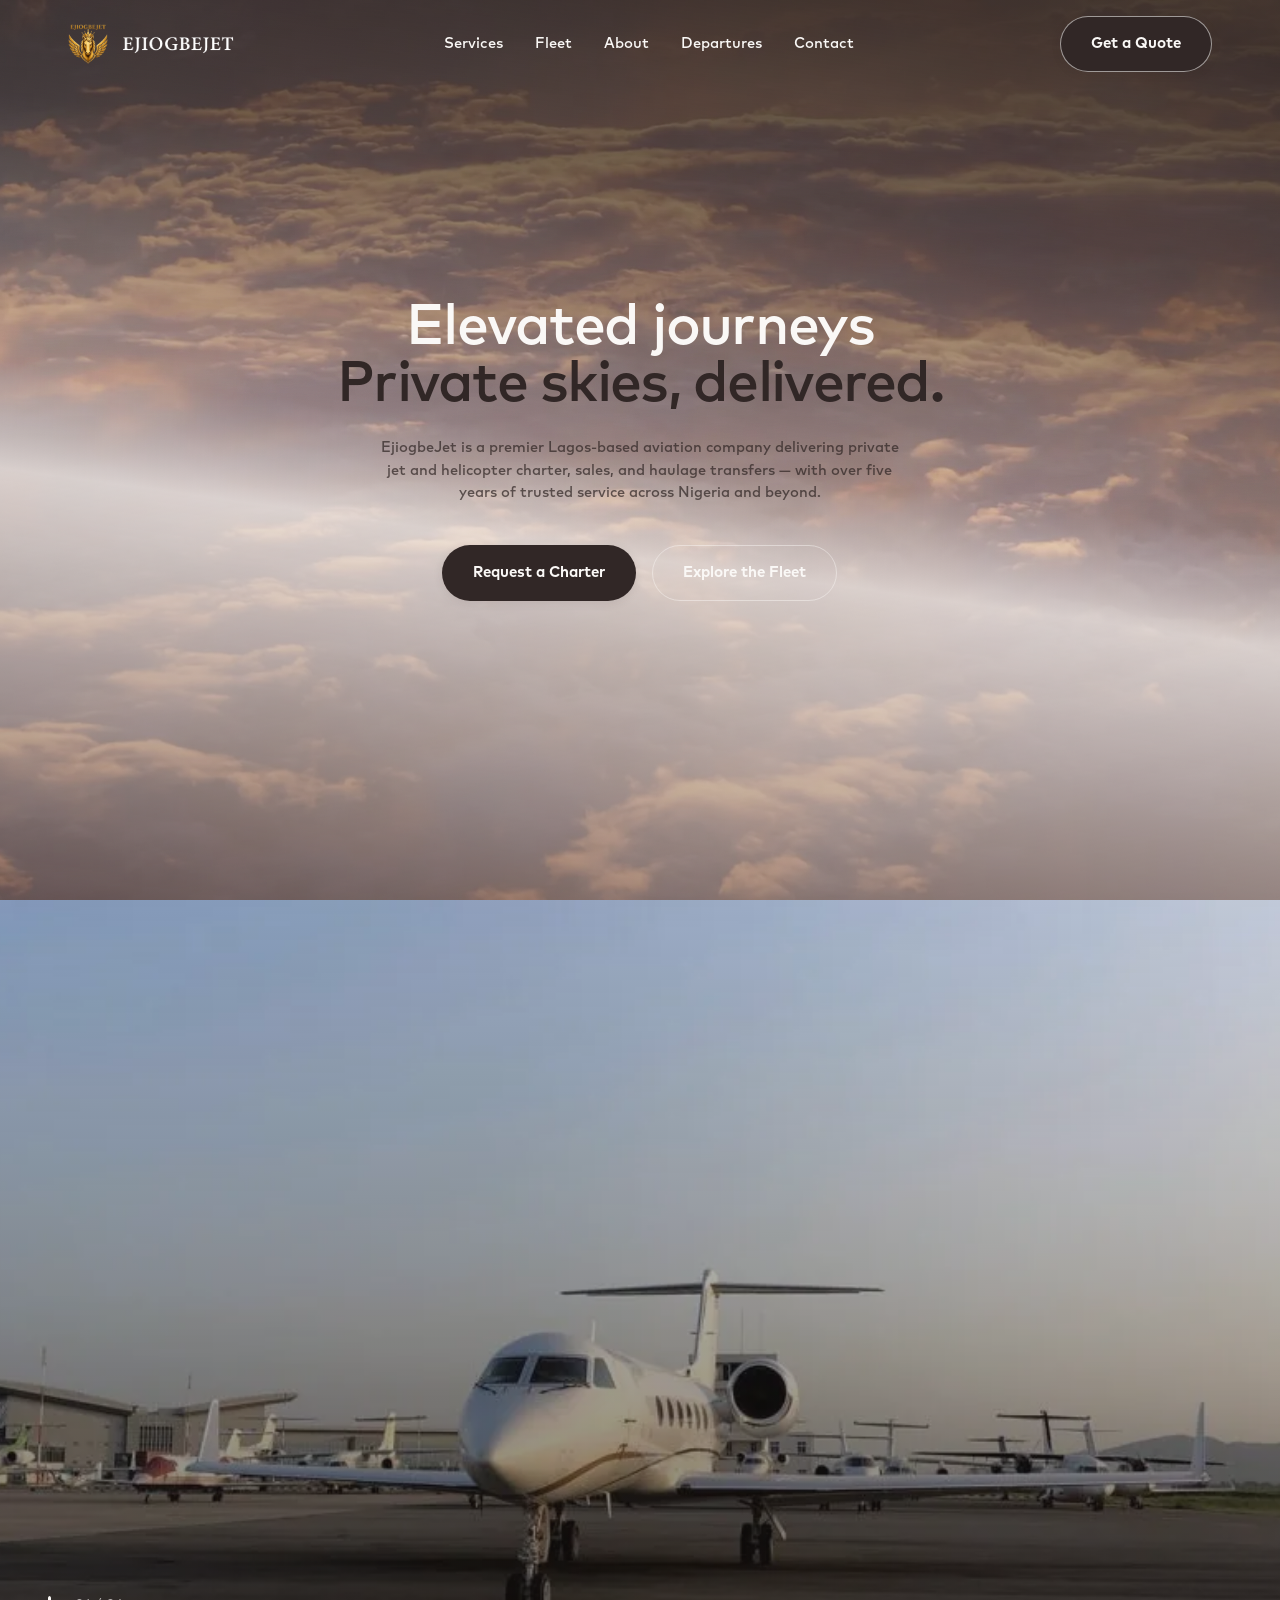
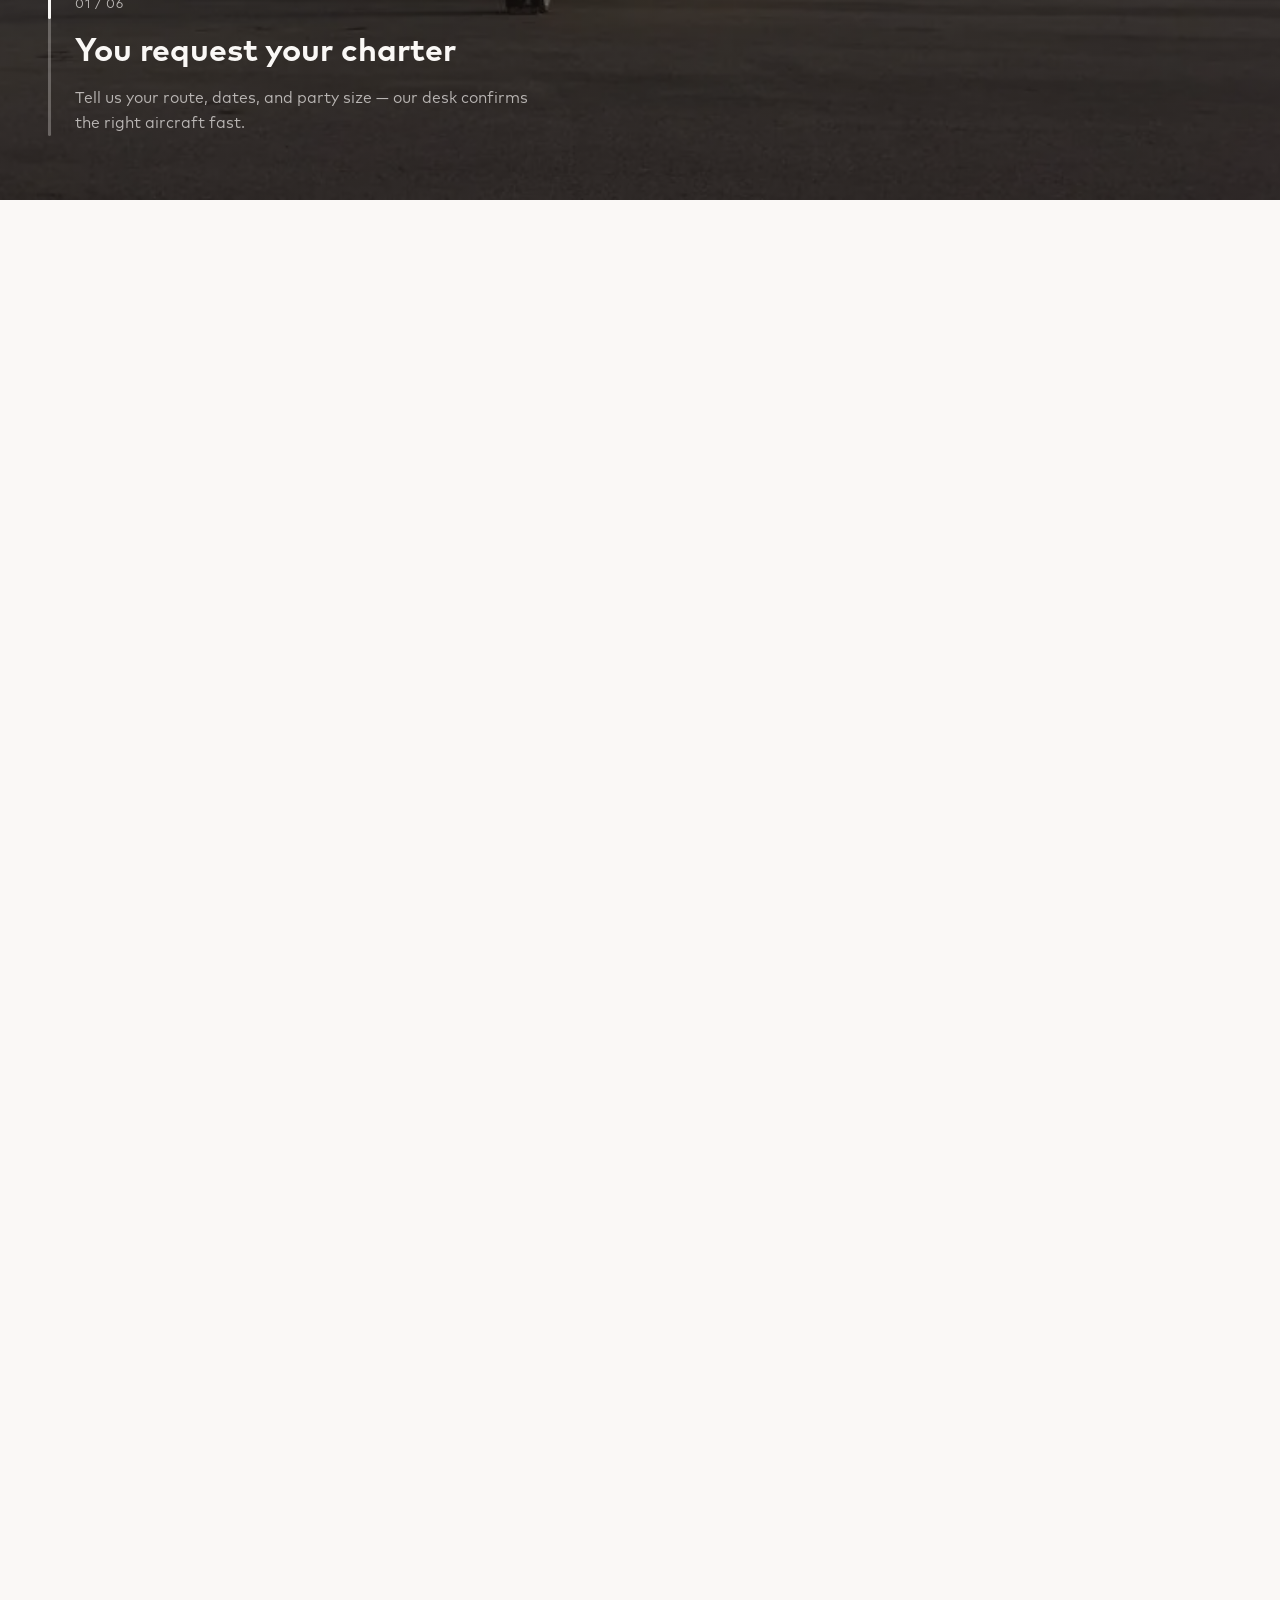
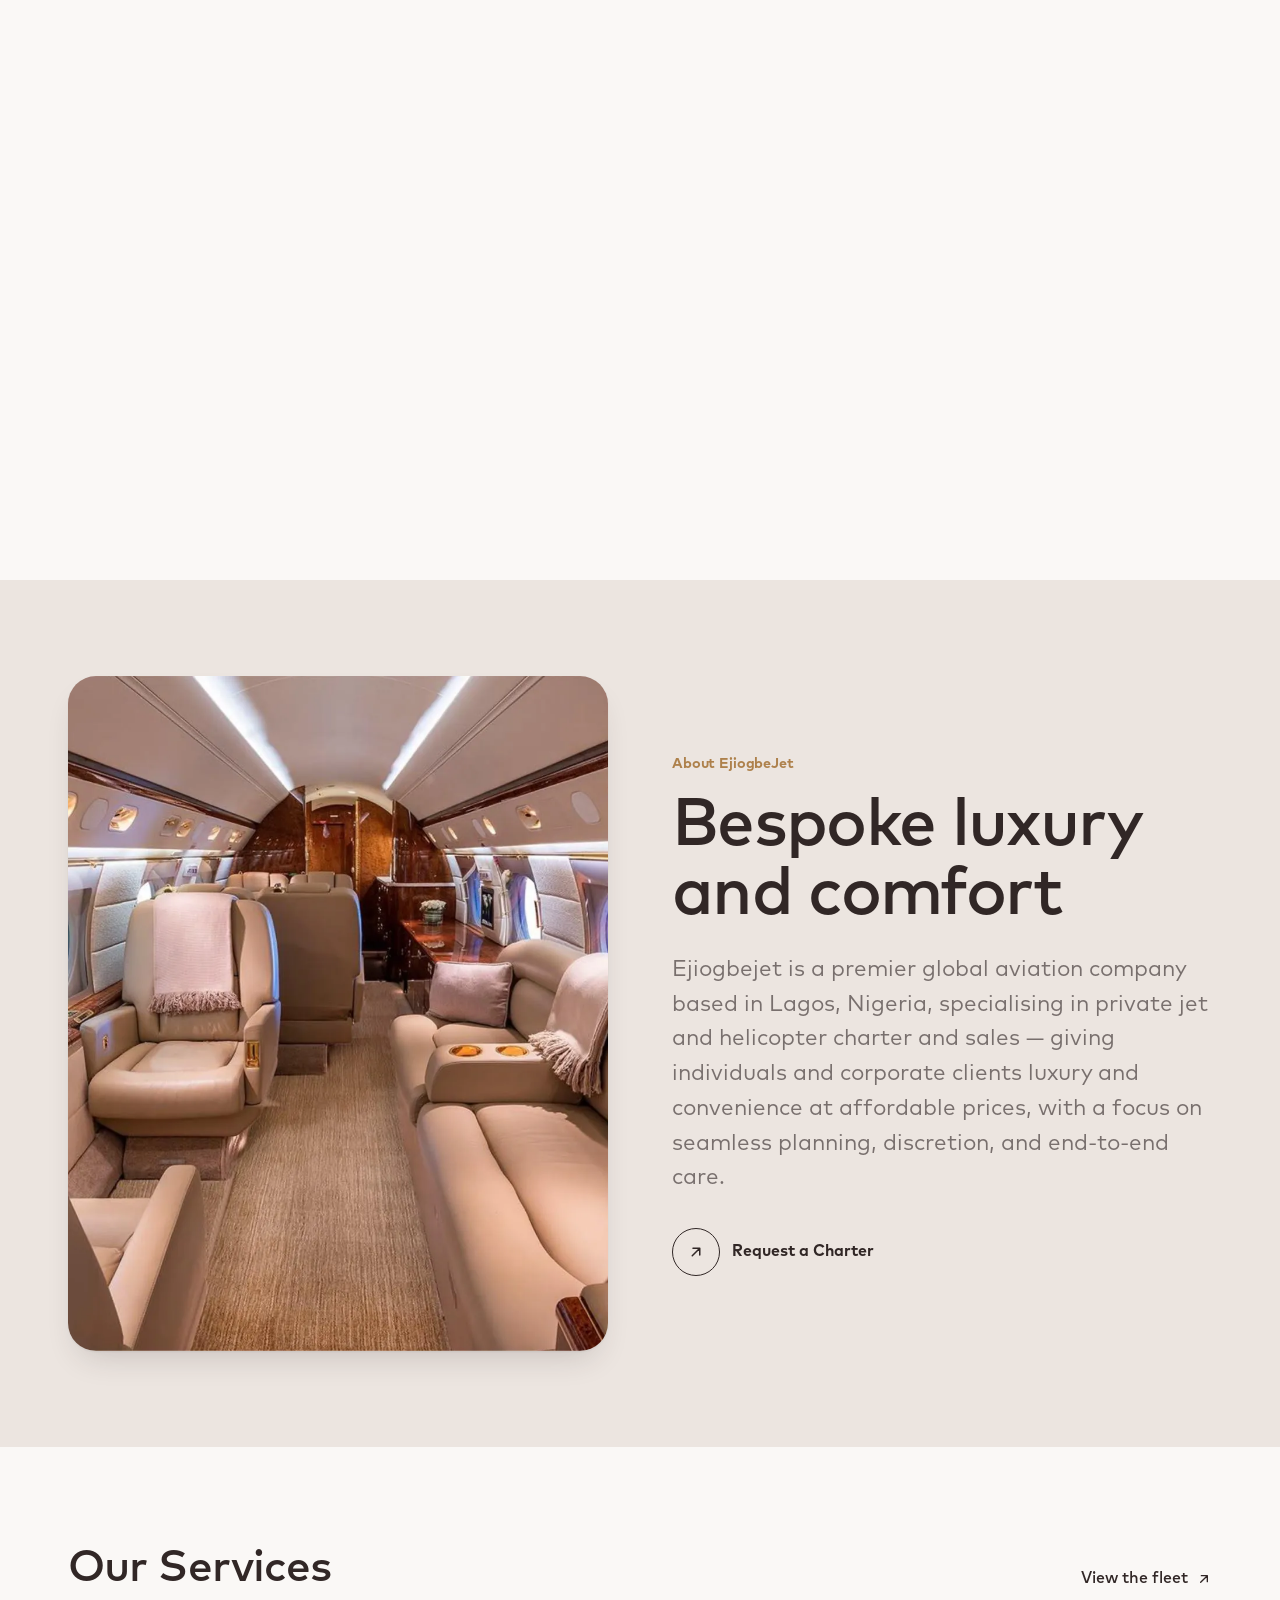
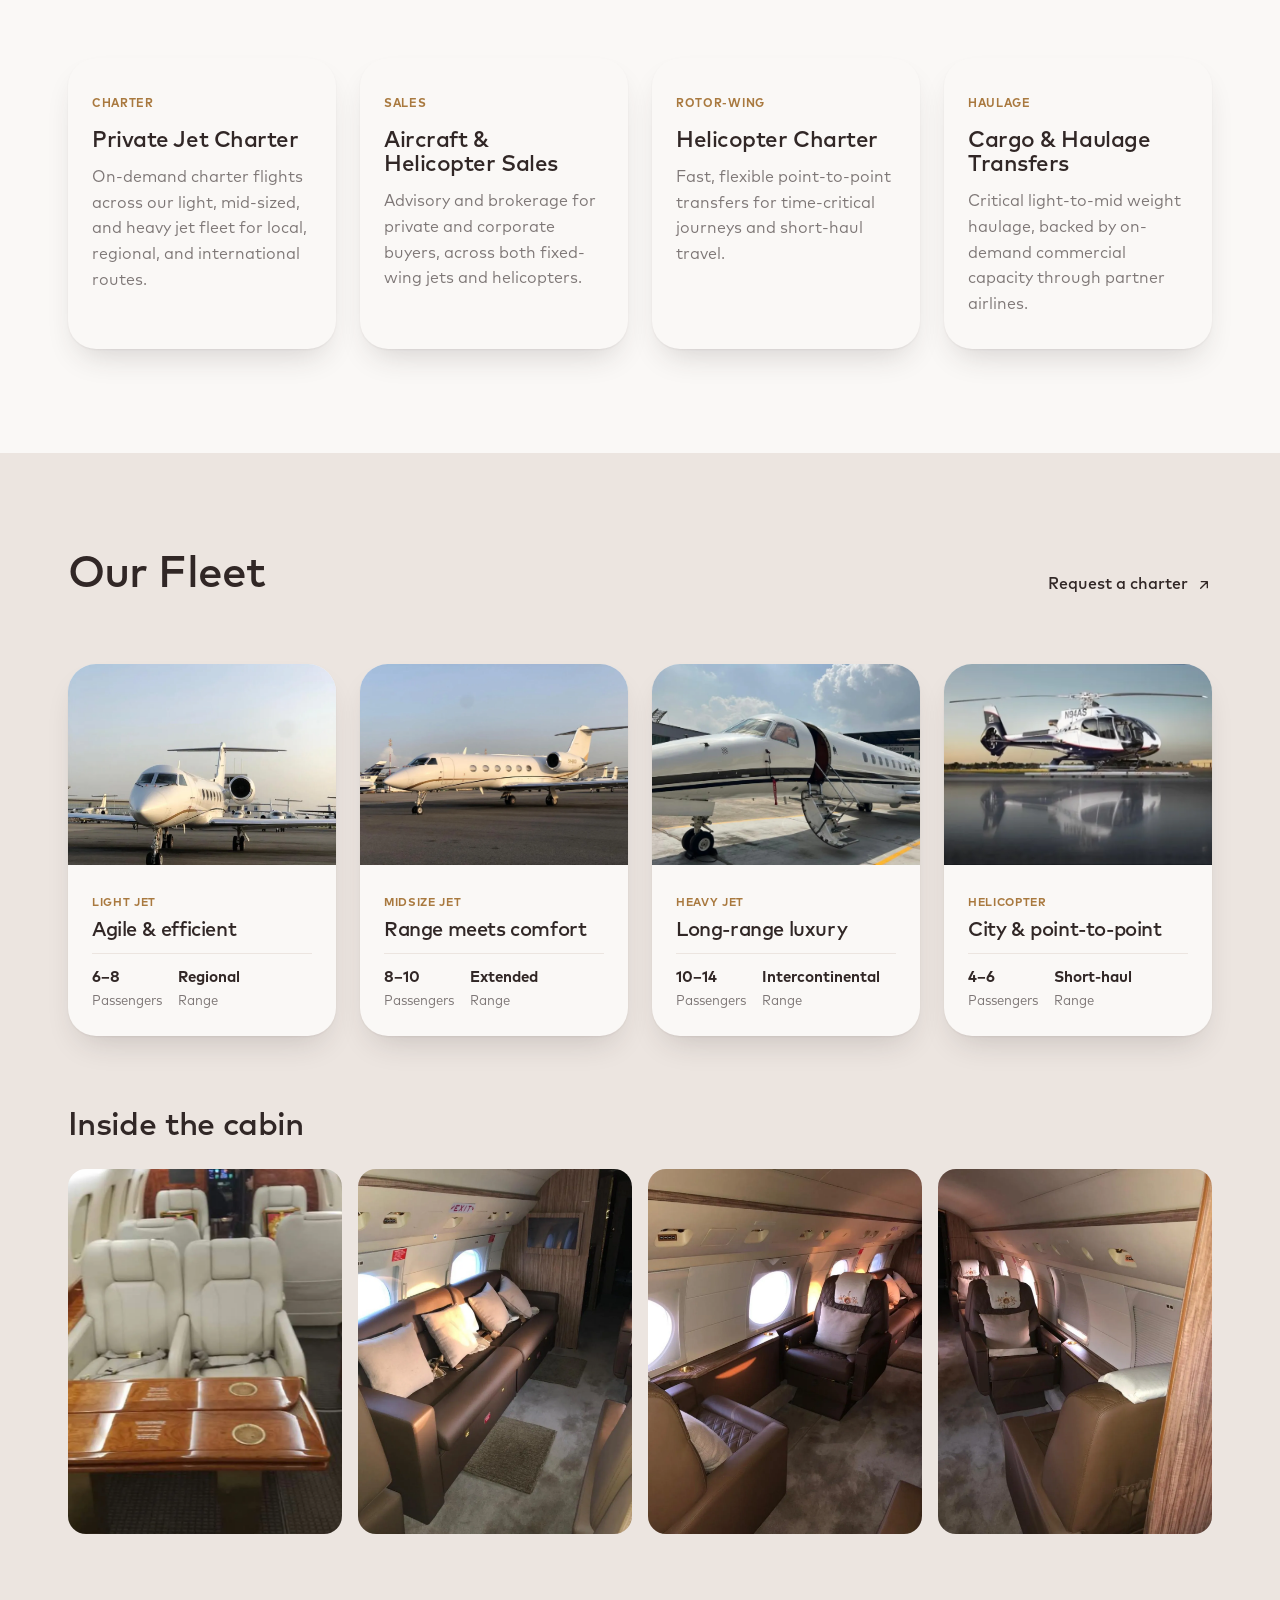
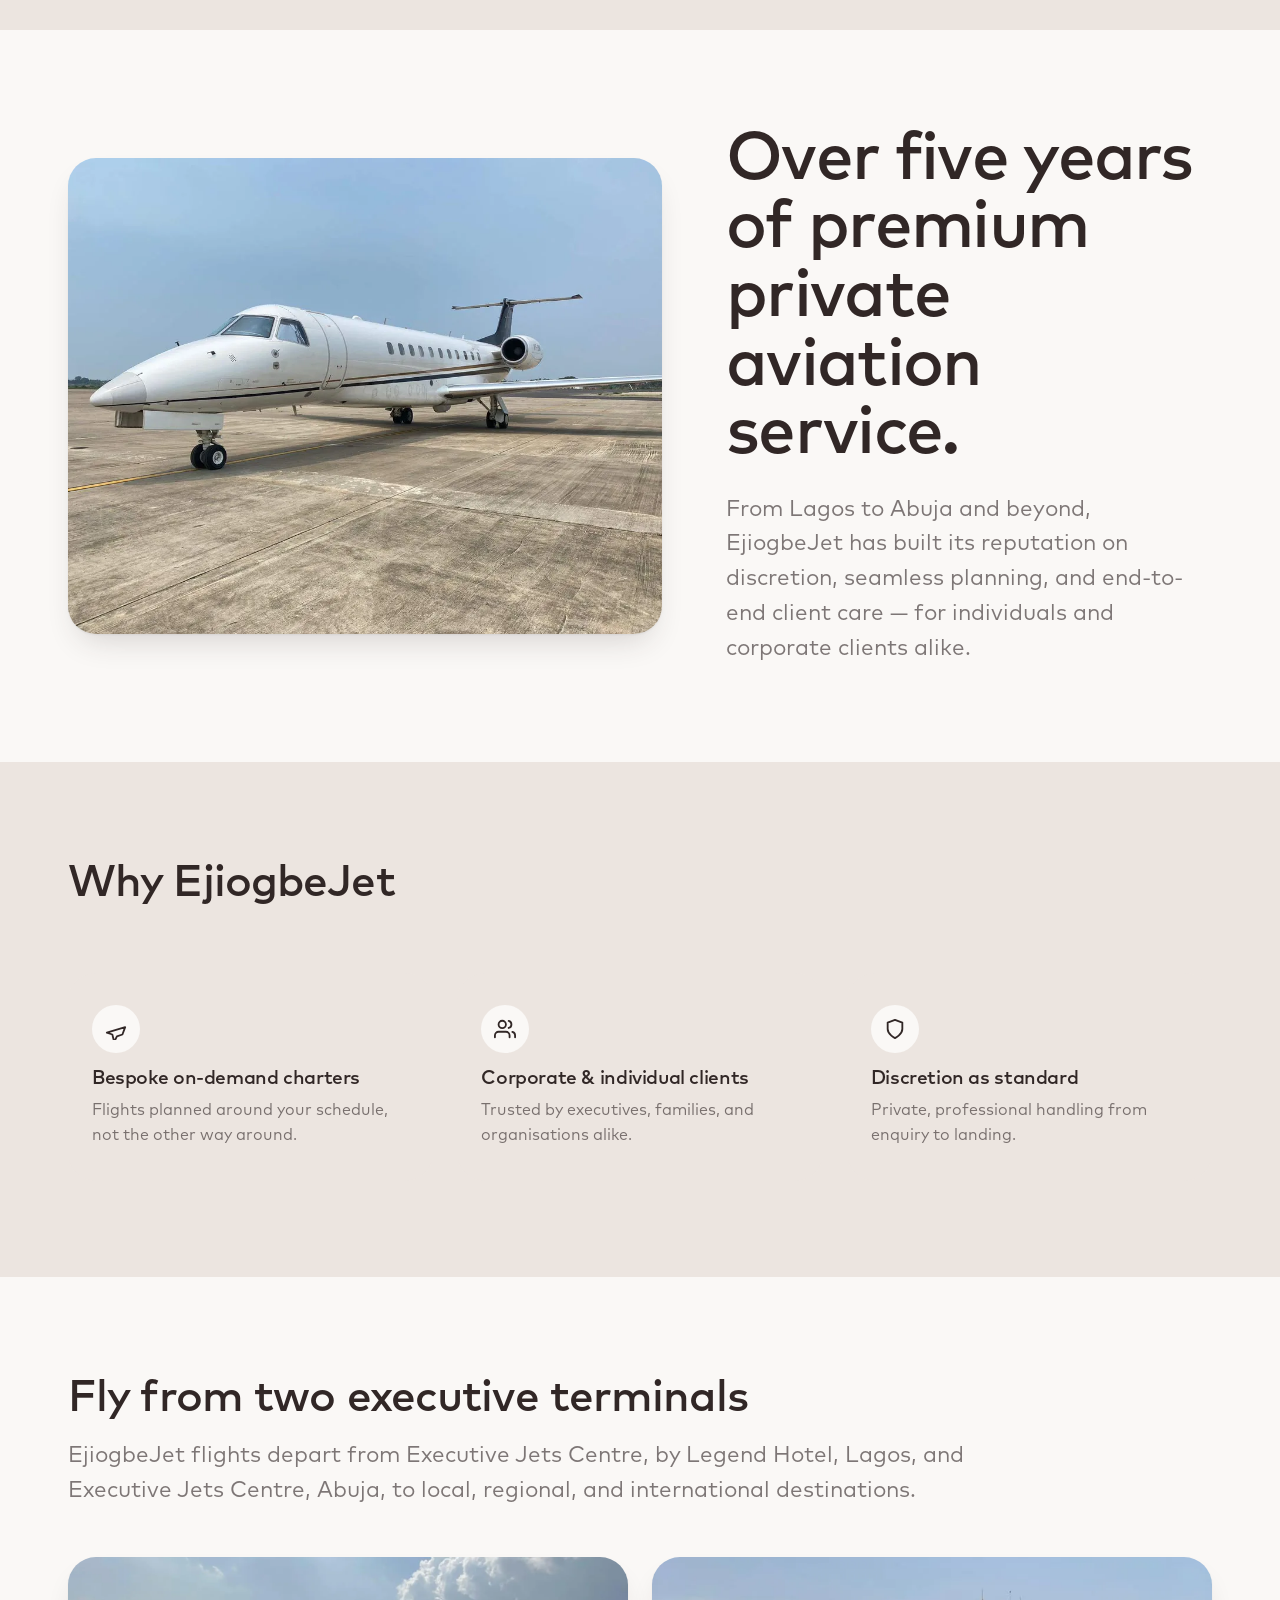
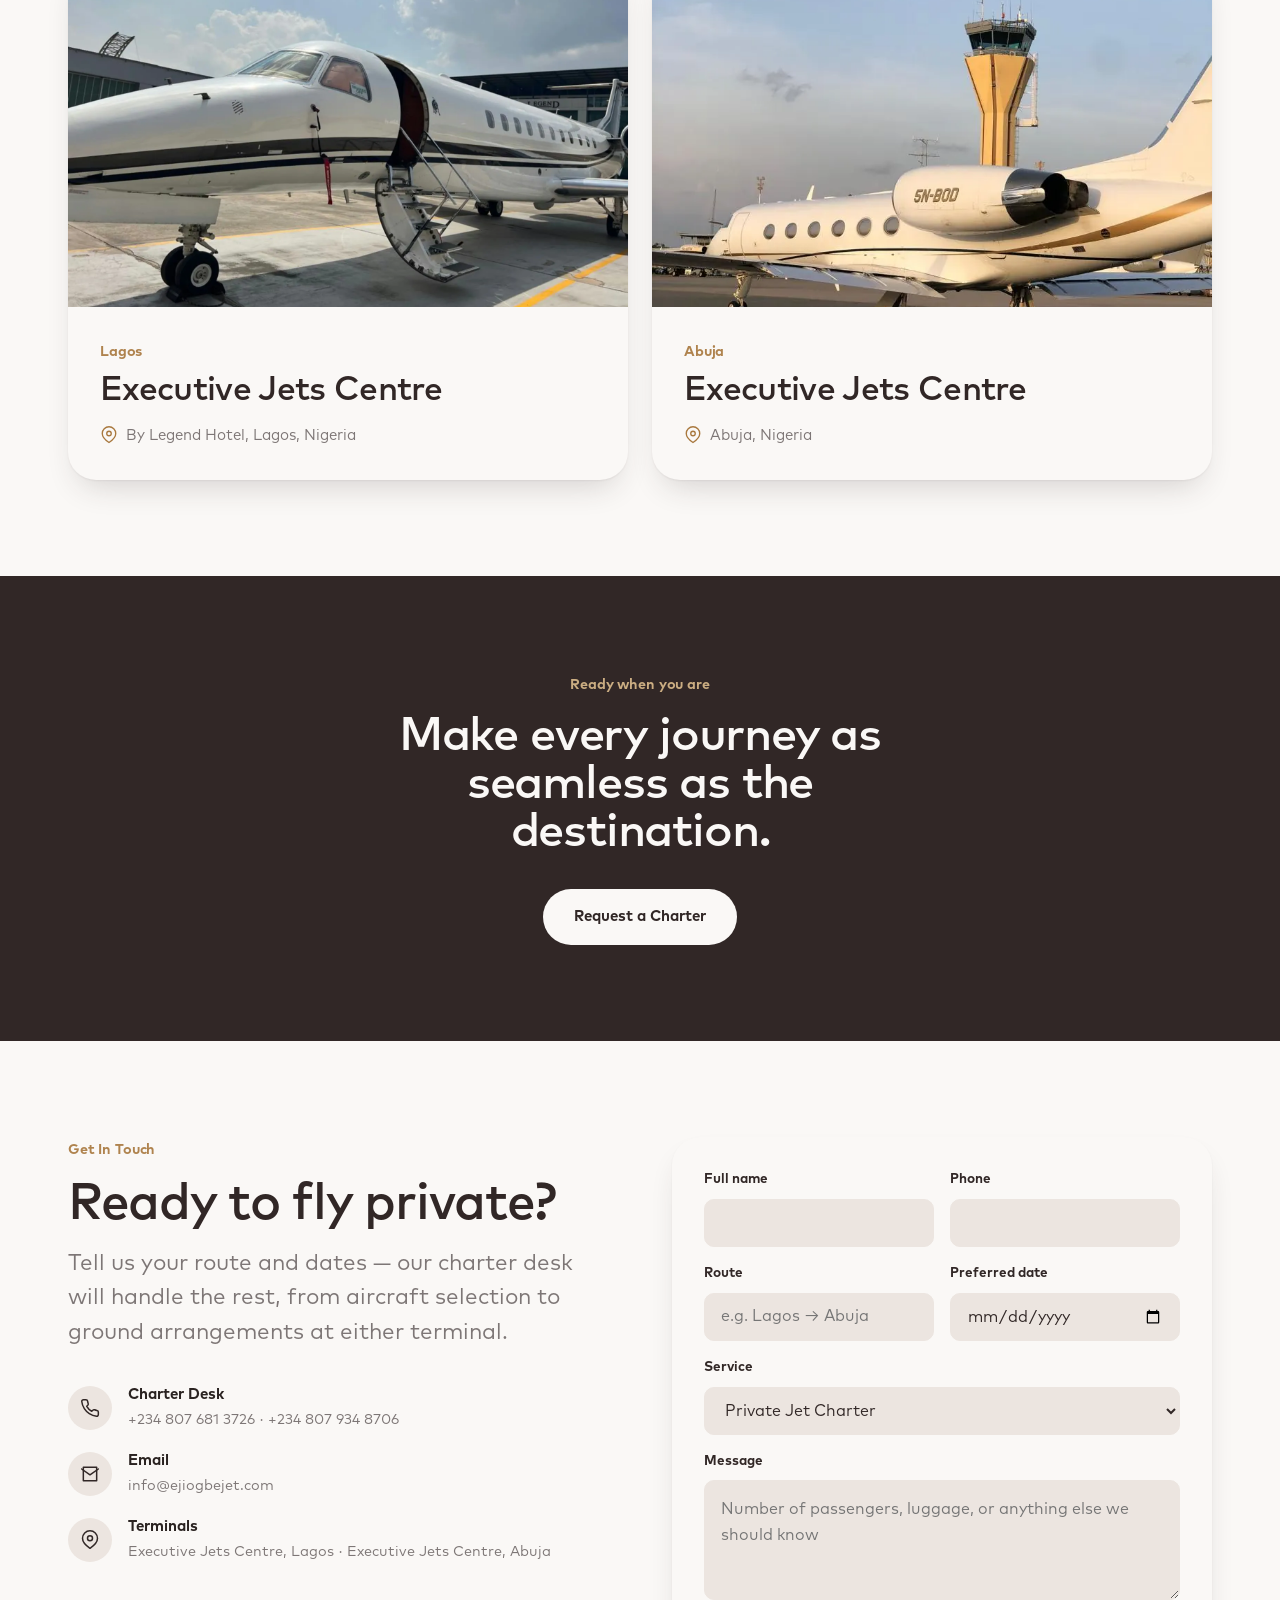
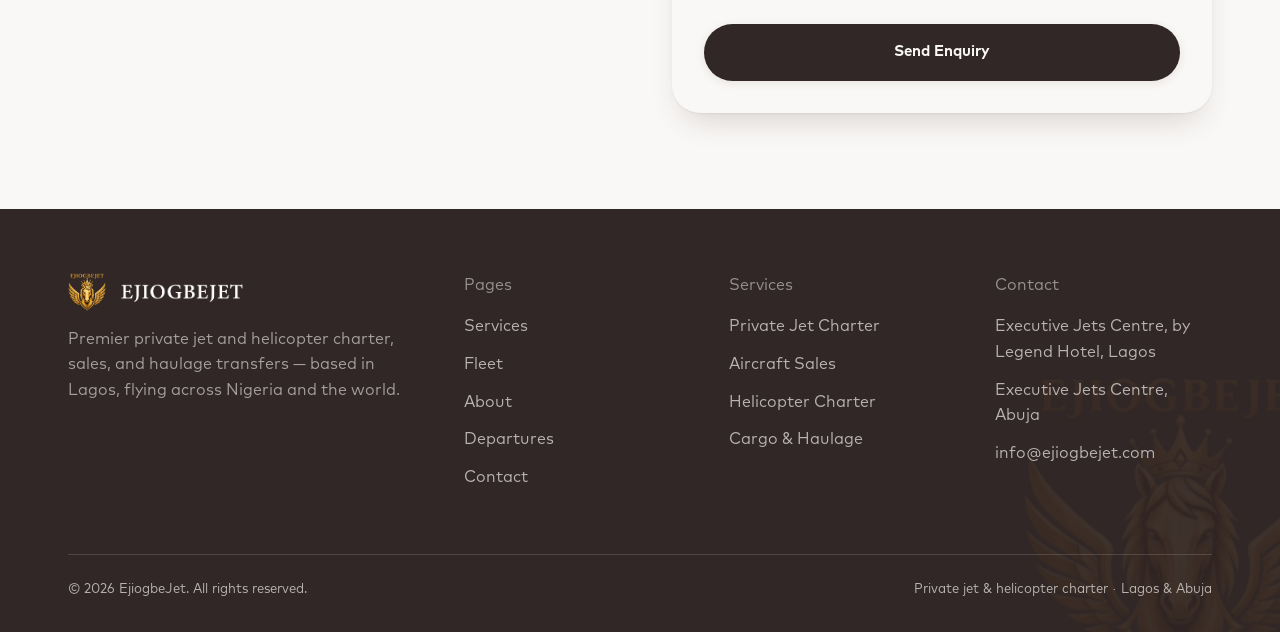
==== commit 76e7e2a8: "Optimize for SEO and page load speed - Fix hero video: Cloudinary was serving the raw 92.7MB 4K sour" ====
--- a/ejiogbejet-site/index.html
+++ b/ejiogbejet-site/index.html
@@ -5,8 +5,52 @@
 <meta name="viewport" content="width=device-width, initial-scale=1.0" />
 <title>EjiogbeJet — Private Jet &amp; Helicopter Charter, Lagos &amp; Abuja</title>
 <meta name="description" content="EjiogbeJet is a premier Lagos-based aviation company offering private jet charter and sales, helicopter charter and sales, and haulage transfers across Nigeria and internationally." />
+<link rel="canonical" href="https://ejiogbejet.com/" />
+<meta name="theme-color" content="#312726" />
+
+<meta property="og:type" content="website" />
+<meta property="og:site_name" content="EjiogbeJet" />
+<meta property="og:title" content="EjiogbeJet — Private Jet &amp; Helicopter Charter, Lagos &amp; Abuja" />
+<meta property="og:description" content="Premier private jet and helicopter charter, sales, and haulage transfers based in Lagos, Nigeria — serving Lagos, Abuja, and beyond." />
+<meta property="og:url" content="https://ejiogbejet.com/" />
+<meta property="og:image" content="https://ejiogbejet.com/images/hero-poster.jpg" />
+<meta property="og:locale" content="en_NG" />
+
+<meta name="twitter:card" content="summary_large_image" />
+<meta name="twitter:title" content="EjiogbeJet — Private Jet &amp; Helicopter Charter, Lagos &amp; Abuja" />
+<meta name="twitter:description" content="Premier private jet and helicopter charter, sales, and haulage transfers based in Lagos, Nigeria — serving Lagos, Abuja, and beyond." />
+<meta name="twitter:image" content="https://ejiogbejet.com/images/hero-poster.jpg" />
+
 <link rel="icon" href="favicon.png" type="image/png" />
+
+<link rel="preconnect" href="https://res.cloudinary.com" />
+<link rel="preconnect" href="https://cdnjs.cloudflare.com" crossorigin />
+<link rel="preload" href="fonts/FFMarkPro-Regular.woff2" as="font" type="font/woff2" crossorigin />
+<link rel="preload" href="fonts/FFMarkPro-Medium.woff2" as="font" type="font/woff2" crossorigin />
+<link rel="preload" href="images/hero-poster.webp" as="image" fetchpriority="high" />
+
 <link rel="stylesheet" href="css/styles.css" />
+
+<script type="application/ld+json">
+{
+  "@context": "https://schema.org",
+  "@type": ["TravelAgency", "LocalBusiness"],
+  "name": "EjiogbeJet",
+  "image": "https://ejiogbejet.com/images/hero-poster.jpg",
+  "url": "https://ejiogbejet.com/",
+  "telephone": "+234 807 681 3726",
+  "email": "info@ejiogbejet.com",
+  "description": "Premier private jet and helicopter charter, sales, and haulage transfers based in Lagos, Nigeria, serving Lagos, Abuja, and international destinations.",
+  "address": {
+    "@type": "PostalAddress",
+    "streetAddress": "Executive Jets Centre, by Legend Hotel",
+    "addressLocality": "Lagos",
+    "addressCountry": "NG"
+  },
+  "areaServed": ["Lagos", "Abuja", "Nigeria"],
+  "priceRange": "$$$"
+}
+</script>
 </head>
 <body>
 <a class="skip-link" href="#main">Skip to content</a>
@@ -14,8 +58,8 @@
 <header class="site-header" id="site-header">
   <div class="container header-inner">
     <a class="brand" href="#hero" aria-label="EjiogbeJet home">
-      <img src="images/logo-nav.png" alt="EjiogbeJet crest" width="40" height="40" />
-      <img class="brand-wordmark" src="images/logo-text.png" alt="EjiogbeJet" />
+      <img src="images/logo-nav.webp" alt="EjiogbeJet crest" width="40" height="40" />
+      <img class="brand-wordmark" src="images/logo-text.webp" alt="EjiogbeJet" width="637" height="119" />
     </a>
 
     <nav class="nav-desktop" aria-label="Primary">
@@ -38,7 +82,7 @@
 
 <nav class="nav-mobile" id="nav-mobile" aria-label="Mobile">
   <div class="nav-mobile-head">
-    <span class="brand"><img src="images/logo-nav.png" alt="" width="36" height="36" /><img class="brand-wordmark" src="images/logo-text.png" alt="EjiogbeJet" /></span>
+    <span class="brand"><img src="images/logo-nav.webp" alt="" width="36" height="36" /><img class="brand-wordmark" src="images/logo-text.webp" alt="EjiogbeJet" width="637" height="119" /></span>
     <button class="nav-mobile-close" id="nav-close" aria-label="Close menu">
       <svg viewBox="0 0 24 24" fill="none" stroke="currentColor" stroke-width="2" stroke-linecap="round"><line x1="18" y1="6" x2="6" y2="18"/><line x1="6" y1="6" x2="18" y2="18"/></svg>
     </button>
@@ -56,7 +100,7 @@
 
   <!-- Hero -->
   <section class="hero" id="hero">
-    <video class="hero-video" src="images/hero-video.mp4" poster="images/hero-poster.jpg" autoplay muted loop playsinline></video>
+    <video class="hero-video" id="hero-video" src="https://res.cloudinary.com/dthkzxsyo/video/upload/f_auto,q_auto,w_1920,c_limit/v1784226562/hero_video_gu7xd6.mp4" poster="images/hero-poster.webp" autoplay muted loop playsinline preload="auto"></video>
     <div class="hero-scrim"></div>
     <div class="container hero-content">
       <h1 class="h1">Elevated journeys<br><em>Private skies, delivered.</em></h1>
@@ -72,22 +116,22 @@
   <section class="scroll-carousel" id="carousel" aria-label="How EjiogbeJet flies you">
     <div class="scroll-carousel-pin">
       <div class="scroll-carousel-slide" data-slide="0">
-        <img src="images/carousel-1.jpeg" alt="EjiogbeJet aircraft, slide 1" />
+        <img src="images/carousel-1.webp" alt="EjiogbeJet aircraft, slide 1" width="807" height="545" />
       </div>
       <div class="scroll-carousel-slide" data-slide="1">
-        <img src="images/carousel-2.jpg" alt="EjiogbeJet aircraft, slide 2" />
+        <img src="images/carousel-2.webp" alt="EjiogbeJet aircraft, slide 2" width="1920" height="1280" loading="lazy" />
       </div>
       <div class="scroll-carousel-slide" data-slide="2">
-        <img src="images/carousel-3.jpg" alt="EjiogbeJet aircraft, slide 3" />
+        <img src="images/carousel-3.webp" alt="EjiogbeJet aircraft, slide 3" width="1174" height="1561" loading="lazy" />
       </div>
       <div class="scroll-carousel-slide" data-slide="3">
-        <img src="images/carousel-4.jpg" alt="EjiogbeJet aircraft, slide 4" />
+        <img src="images/carousel-4.webp" alt="EjiogbeJet aircraft, slide 4" width="1920" height="1234" loading="lazy" />
       </div>
       <div class="scroll-carousel-slide" data-slide="4">
-        <img src="images/carousel-5.jpg" alt="EjiogbeJet aircraft, slide 5" />
+        <img src="images/carousel-5.webp" alt="EjiogbeJet aircraft, slide 5" width="736" height="1308" loading="lazy" />
       </div>
       <div class="scroll-carousel-slide" data-slide="5">
-        <img src="images/carousel-6.jpg" alt="EjiogbeJet aircraft, slide 6" />
+        <img src="images/carousel-6.webp" alt="EjiogbeJet aircraft, slide 6" width="1080" height="810" loading="lazy" />
       </div>
 
       <div class="scroll-carousel-caption">
@@ -107,7 +151,7 @@
   <section class="section section--pale" id="about">
     <div class="container about-teaser">
       <div class="about-teaser-media">
-        <img src="images/cabin-lounge.jpg" alt="Leather cabin lounge aboard an EjiogbeJet aircraft" />
+        <img src="images/cabin-lounge.webp" alt="Leather cabin lounge aboard an EjiogbeJet aircraft" width="1800" height="1157" loading="lazy" />
       </div>
       <div class="about-teaser-copy">
         <p class="eyebrow">About EjiogbeJet</p>
@@ -168,7 +212,7 @@
 
       <div class="card-row">
         <article class="fleet-card">
-          <div class="fleet-card-media"><img src="images/fleet-exterior-1.jpg" alt="Light jet on the tarmac" /></div>
+          <div class="fleet-card-media"><img src="images/fleet-exterior-1.webp" alt="Light jet on the tarmac" width="1050" height="1400" loading="lazy" /></div>
           <div class="fleet-card-body">
             <span class="tag">Light Jet</span>
             <h3>Agile &amp; efficient</h3>
@@ -179,7 +223,7 @@
           </div>
         </article>
         <article class="fleet-card">
-          <div class="fleet-card-media"><img src="images/fleet-exterior-3.jpg" alt="Midsize jet on the tarmac" /></div>
+          <div class="fleet-card-media"><img src="images/fleet-exterior-3.webp" alt="Midsize jet on the tarmac" width="1400" height="1050" loading="lazy" /></div>
           <div class="fleet-card-body">
             <span class="tag">Midsize Jet</span>
             <h3>Range meets comfort</h3>
@@ -190,7 +234,7 @@
           </div>
         </article>
         <article class="fleet-card">
-          <div class="fleet-card-media"><img src="images/fleet-heavy-jet.jpg" alt="Heavy jet on the tarmac" /></div>
+          <div class="fleet-card-media"><img src="images/fleet-heavy-jet.webp" alt="Heavy jet on the tarmac" width="1600" height="1030" loading="lazy" /></div>
           <div class="fleet-card-body">
             <span class="tag">Heavy Jet</span>
             <h3>Long-range luxury</h3>
@@ -201,7 +245,7 @@
           </div>
         </article>
         <article class="fleet-card">
-          <div class="fleet-card-media"><img src="images/helicopter.jpeg" alt="EjiogbeJet helicopter on the tarmac" /></div>
+          <div class="fleet-card-media"><img src="images/helicopter.webp" alt="EjiogbeJet helicopter on the tarmac" width="620" height="464" loading="lazy" /></div>
           <div class="fleet-card-body">
             <span class="tag">Helicopter</span>
             <h3>City &amp; point-to-point</h3>
@@ -218,10 +262,10 @@
           <h3 class="h5" style="font-size:clamp(1.4rem,1.2rem + 1vw,2rem)">Inside the cabin</h3>
         </div>
         <div class="gallery-grid">
-          <button class="gallery-item" data-full="images/cabin-interior-1.jpg" aria-label="Enlarge cabin photo 1"><img src="images/cabin-interior-1.jpg" alt="EjiogbeJet cabin interior detail" loading="lazy" /></button>
-          <button class="gallery-item" data-full="images/cabin-2.jpg" aria-label="Enlarge cabin photo 2"><img src="images/cabin-2.jpg" alt="EjiogbeJet cabin interior detail" loading="lazy" /></button>
-          <button class="gallery-item" data-full="images/cabin-3.jpg" aria-label="Enlarge cabin photo 3"><img src="images/cabin-3.jpg" alt="EjiogbeJet cabin interior detail" loading="lazy" /></button>
-          <button class="gallery-item" data-full="images/cabin-4.jpg" aria-label="Enlarge cabin photo 4"><img src="images/cabin-4.jpg" alt="EjiogbeJet cabin interior detail" loading="lazy" /></button>
+          <button class="gallery-item" data-full="images/cabin-interior-1.webp" aria-label="Enlarge cabin photo 1"><img src="images/cabin-interior-1.webp" alt="EjiogbeJet cabin interior detail" width="1600" height="1090" loading="lazy" /></button>
+          <button class="gallery-item" data-full="images/cabin-2.webp" aria-label="Enlarge cabin photo 2"><img src="images/cabin-2.webp" alt="EjiogbeJet cabin interior detail" width="1050" height="1400" loading="lazy" /></button>
+          <button class="gallery-item" data-full="images/cabin-3.webp" aria-label="Enlarge cabin photo 3"><img src="images/cabin-3.webp" alt="EjiogbeJet cabin interior detail" width="1050" height="1400" loading="lazy" /></button>
+          <button class="gallery-item" data-full="images/cabin-4.webp" aria-label="Enlarge cabin photo 4"><img src="images/cabin-4.webp" alt="EjiogbeJet cabin interior detail" width="1050" height="1400" loading="lazy" /></button>
         </div>
       </div>
     </div>
@@ -231,7 +275,7 @@
   <section class="section">
     <div class="container story">
       <div class="story-media">
-        <img src="images/about-ejiogbejet-2.jpg" alt="EjiogbeJet aircraft on the tarmac at Executive Jets Centre, Lagos" />
+        <img src="images/about-ejiogbejet-2.webp" alt="EjiogbeJet aircraft on the tarmac at Executive Jets Centre, Lagos" width="1080" height="810" loading="lazy" />
       </div>
       <div>
         <h2 class="h2">Over five years of premium private aviation service.</h2>
@@ -276,7 +320,7 @@
 
       <div class="departure-grid">
         <article class="departure-card">
-          <div class="departure-media"><img src="images/jet-center-lagos.jpg" alt="Executive Jets Centre, Lagos" /></div>
+          <div class="departure-media"><img src="images/jet-center-lagos.webp" alt="Executive Jets Centre, Lagos" width="1600" height="1030" loading="lazy" /></div>
           <div class="departure-body">
             <p class="eyebrow" style="margin-bottom:var(--space-8)">Lagos</p>
             <h3>Executive Jets Centre</h3>
@@ -287,7 +331,7 @@
           </div>
         </article>
         <article class="departure-card">
-          <div class="departure-media"><img src="images/jet-center-abuja.jpeg" alt="Executive Jets Centre, Abuja" /></div>
+          <div class="departure-media"><img src="images/jet-center-abuja.webp" alt="Executive Jets Centre, Abuja" width="810" height="1080" loading="lazy" /></div>
           <div class="departure-body">
             <p class="eyebrow" style="margin-bottom:var(--space-8)">Abuja</p>
             <h3>Executive Jets Centre</h3>
@@ -360,13 +404,13 @@
 </main>
 
 <footer class="site-footer">
-  <img class="footer-watermark" src="images/logo-nav.png" alt="" aria-hidden="true" />
+  <img class="footer-watermark" src="images/logo-nav.webp" alt="" aria-hidden="true" loading="lazy" width="240" height="238" />
   <div class="container">
     <div class="footer-grid">
       <div>
         <div class="footer-brand">
-          <img src="images/logo-nav.png" alt="EjiogbeJet crest" />
-          <img class="footer-brand-wordmark" src="images/logo-text.png" alt="EjiogbeJet" />
+          <img src="images/logo-nav.webp" alt="EjiogbeJet crest" width="240" height="238" loading="lazy" />
+          <img class="footer-brand-wordmark" src="images/logo-text.webp" alt="EjiogbeJet" width="637" height="119" loading="lazy" />
         </div>
         <p style="max-width:36ch; opacity:0.85;">Premier private jet and helicopter charter, sales, and haulage transfers — based in Lagos, flying across Nigeria and the world.</p>
       </div>
@@ -413,7 +457,8 @@
 </div>
 
 <button class="back-to-top" id="back-to-top" aria-label="Back to top" title="Back to top">
-  <svg viewBox="0 0 24 24" fill="none" stroke="currentColor" stroke-width="2" stroke-linecap="round" stroke-linejoin="round"><line x1="12" y1="19" x2="12" y2="5"/><path d="M5 12l7-7 7 7"/></svg>
+  <span class="circle"><svg viewBox="0 0 24 24" fill="none" stroke="currentColor" stroke-width="2" stroke-linecap="round" stroke-linejoin="round"><line x1="12" y1="19" x2="12" y2="5"/><path d="M5 12l7-7 7 7"/></svg></span>
+  <span>Back to top</span>
 </button>
 
 <script src="https://cdnjs.cloudflare.com/ajax/libs/gsap/3.12.5/gsap.min.js"></script>
--- a/ejiogbejet-site/css/styles.css
+++ b/ejiogbejet-site/css/styles.css
@@ -1,44 +1,47 @@
-/* ==========================================================================
-   EjiogbeJet — design tokens (visual system referenced from aerodynamics.nl)
-   ========================================================================== */
 @font-face {
   font-family: "FF Mark Pro";
-  src: url("../fonts/FFMarkPro-Regular.otf") format("opentype");
+  src: url("../fonts/FFMarkPro-Regular.woff2") format("woff2"),
+       url("../fonts/FFMarkPro-Regular.otf") format("opentype");
   font-weight: 400;
   font-style: normal;
   font-display: swap;
 }
 @font-face {
   font-family: "FF Mark Pro";
-  src: url("../fonts/FFMarkPro-Medium.otf") format("opentype");
+  src: url("../fonts/FFMarkPro-Medium.woff2") format("woff2"),
+       url("../fonts/FFMarkPro-Medium.otf") format("opentype");
   font-weight: 500;
   font-style: normal;
   font-display: swap;
 }
 @font-face {
   font-family: "FF Mark Pro";
-  src: url("../fonts/FFMarkPro-Bold.otf") format("opentype");
+  src: url("../fonts/FFMarkPro-Bold.woff2") format("woff2"),
+       url("../fonts/FFMarkPro-Bold.otf") format("opentype");
   font-weight: 700;
   font-style: normal;
   font-display: swap;
 }
 @font-face {
   font-family: "FF Mark Pro";
-  src: url("../fonts/FFMarkPro-BoldItalic.otf") format("opentype");
+  src: url("../fonts/FFMarkPro-BoldItalic.woff2") format("woff2"),
+       url("../fonts/FFMarkPro-BoldItalic.otf") format("opentype");
   font-weight: 700;
   font-style: italic;
   font-display: swap;
 }
 @font-face {
   font-family: "FF Mark Pro";
-  src: url("../fonts/FFMarkPro-Heavy.otf") format("opentype");
+  src: url("../fonts/FFMarkPro-Heavy.woff2") format("woff2"),
+       url("../fonts/FFMarkPro-Heavy.otf") format("opentype");
   font-weight: 800;
   font-style: normal;
   font-display: swap;
 }
 @font-face {
   font-family: "FF Mark Pro";
-  src: url("../fonts/FFMarkPro-Black.otf") format("opentype");
+  src: url("../fonts/FFMarkPro-Black.woff2") format("woff2"),
+       url("../fonts/FFMarkPro-Black.otf") format("opentype");
   font-weight: 900;
   font-style: normal;
   font-display: swap;
@@ -627,23 +630,20 @@
    Card grids (services / fleet)
    ========================================================================== */
 .card-row {
-  display: grid;
+  display: flex;
   gap: var(--space-24);
-  grid-auto-flow: column;
-  grid-auto-columns: minmax(260px, 1fr);
   overflow-x: auto;
   scroll-snap-type: x mandatory;
   padding-bottom: var(--space-8);
-  margin: 0 calc(var(--space-24) * -1);
-  padding-inline: var(--space-24);
-}
-
-@media (min-width: 768px) {
-  .card-row { margin-inline: 0; padding-inline: 0; }
+}
+
+.card-row > * {
+  flex: 0 0 min(300px, calc(100% - var(--space-64)));
 }
 
 @media (min-width: 1024px) {
-  .card-row { grid-auto-flow: initial; grid-template-columns: repeat(4, 1fr); overflow: visible; }
+  .card-row { display: grid; grid-template-columns: repeat(4, 1fr); overflow: visible; }
+  .card-row > * { flex: initial; }
 }
 
 .service-card {
@@ -865,6 +865,12 @@
   width: 100%;
 }
 .field textarea { padding: var(--space-16); min-height: 120px; resize: vertical; }
+.field input[type="date"] {
+  -webkit-appearance: none;
+  appearance: none;
+  height: 48px;
+  line-height: 48px;
+}
 .field input:focus, .field select:focus, .field textarea:focus {
   outline: 2px solid var(--sky);
   outline-offset: 1px;
@@ -934,23 +940,35 @@
   right: var(--space-24);
   bottom: var(--space-24);
   z-index: 200;
-  width: 48px;
-  height: 48px;
-  display: flex;
-  align-items: center;
-  justify-content: center;
+  display: flex;
+  align-items: center;
+  gap: var(--space-12);
+  padding: var(--space-8);
+  padding-right: var(--space-16);
   background: var(--navy);
   color: var(--white);
   border: none;
   border-radius: var(--radius-pill);
   box-shadow: var(--shadow-md);
   cursor: pointer;
+  font-size: 0.85rem;
+  font-weight: 600;
   opacity: 0;
   visibility: hidden;
   transform: translateY(12px);
   transition: opacity 0.25s var(--ease), transform 0.25s var(--ease), visibility 0.25s var(--ease), background-color 0.2s var(--ease);
 }
-.back-to-top svg { width: 20px; height: 20px; }
+.back-to-top .circle {
+  flex: none;
+  width: 32px;
+  height: 32px;
+  border-radius: 50%;
+  background: rgba(250, 248, 246, 0.16);
+  display: inline-flex;
+  align-items: center;
+  justify-content: center;
+}
+.back-to-top .circle svg { width: 16px; height: 16px; }
 .back-to-top.is-visible { opacity: 1; visibility: visible; transform: translateY(0); }
 .back-to-top:hover { background: var(--navy-600); }
 .back-to-top:focus-visible { outline: 2px solid var(--white); outline-offset: 2px; }
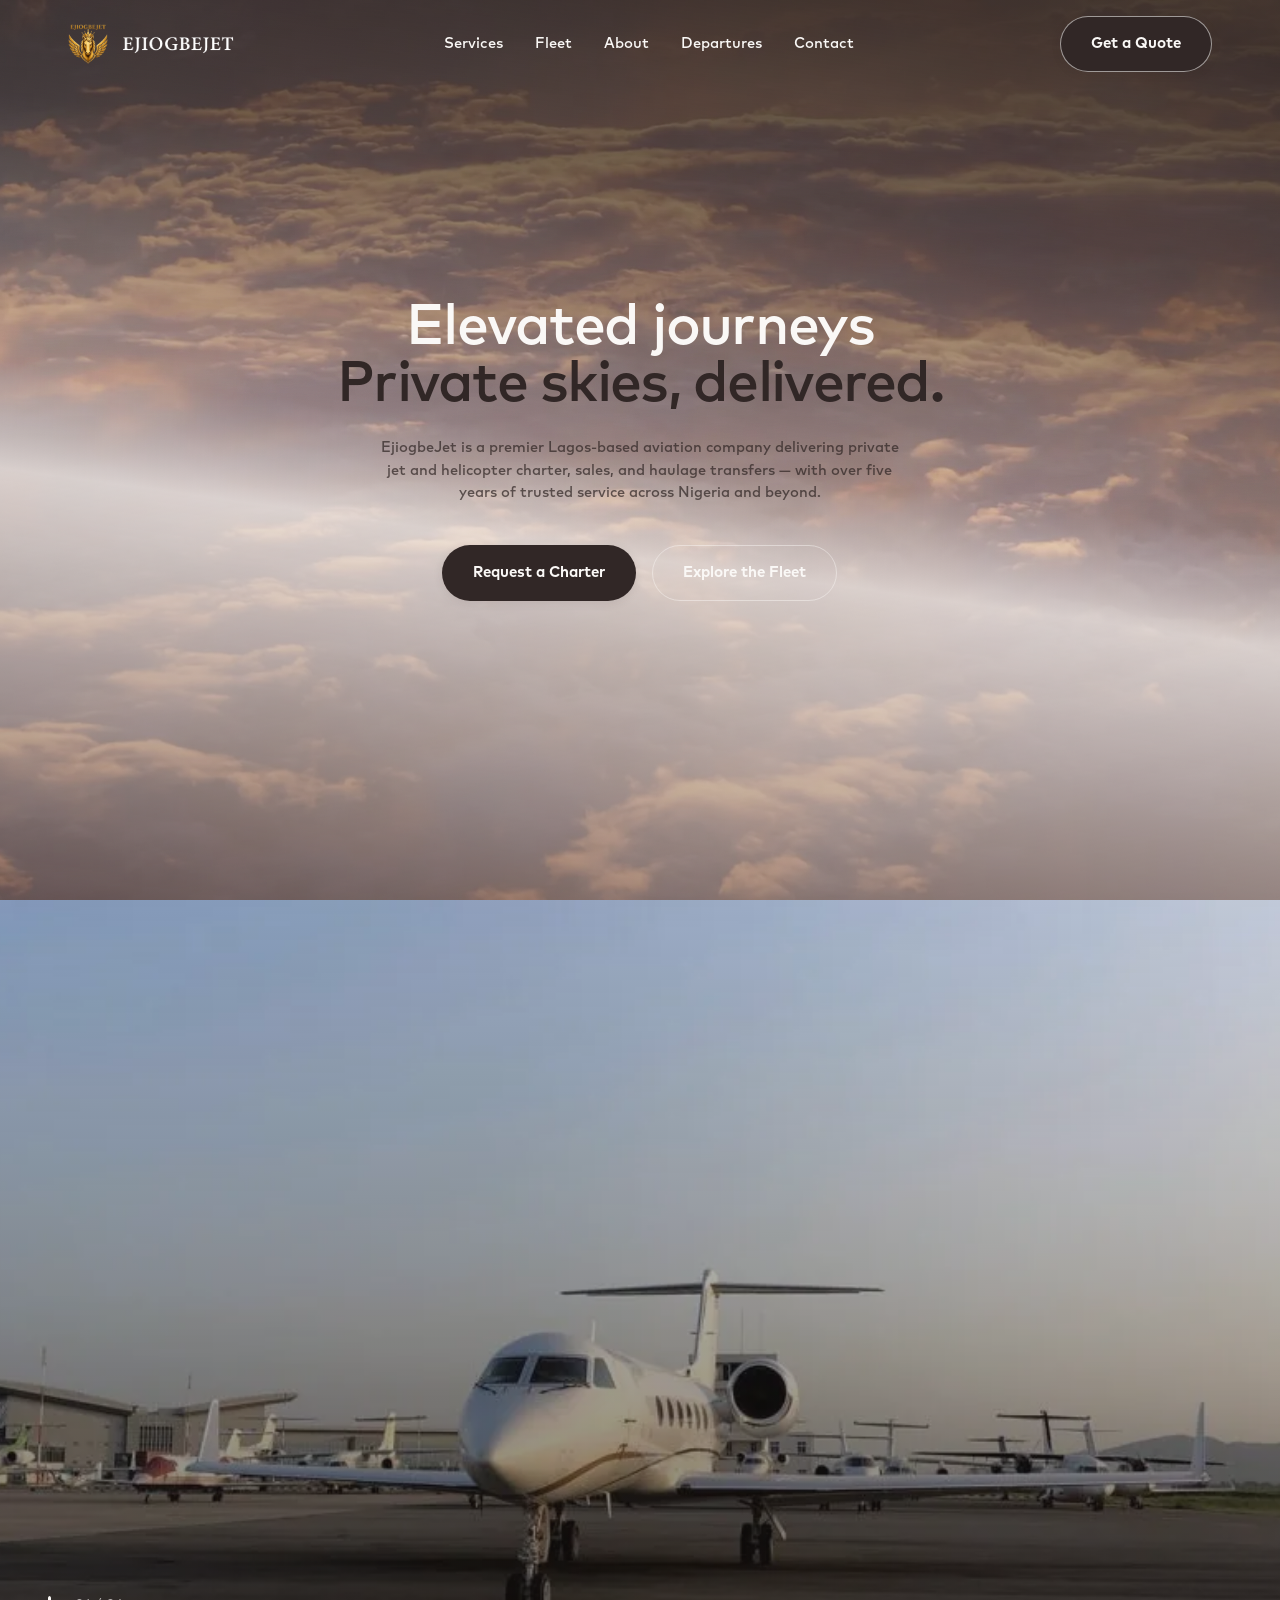
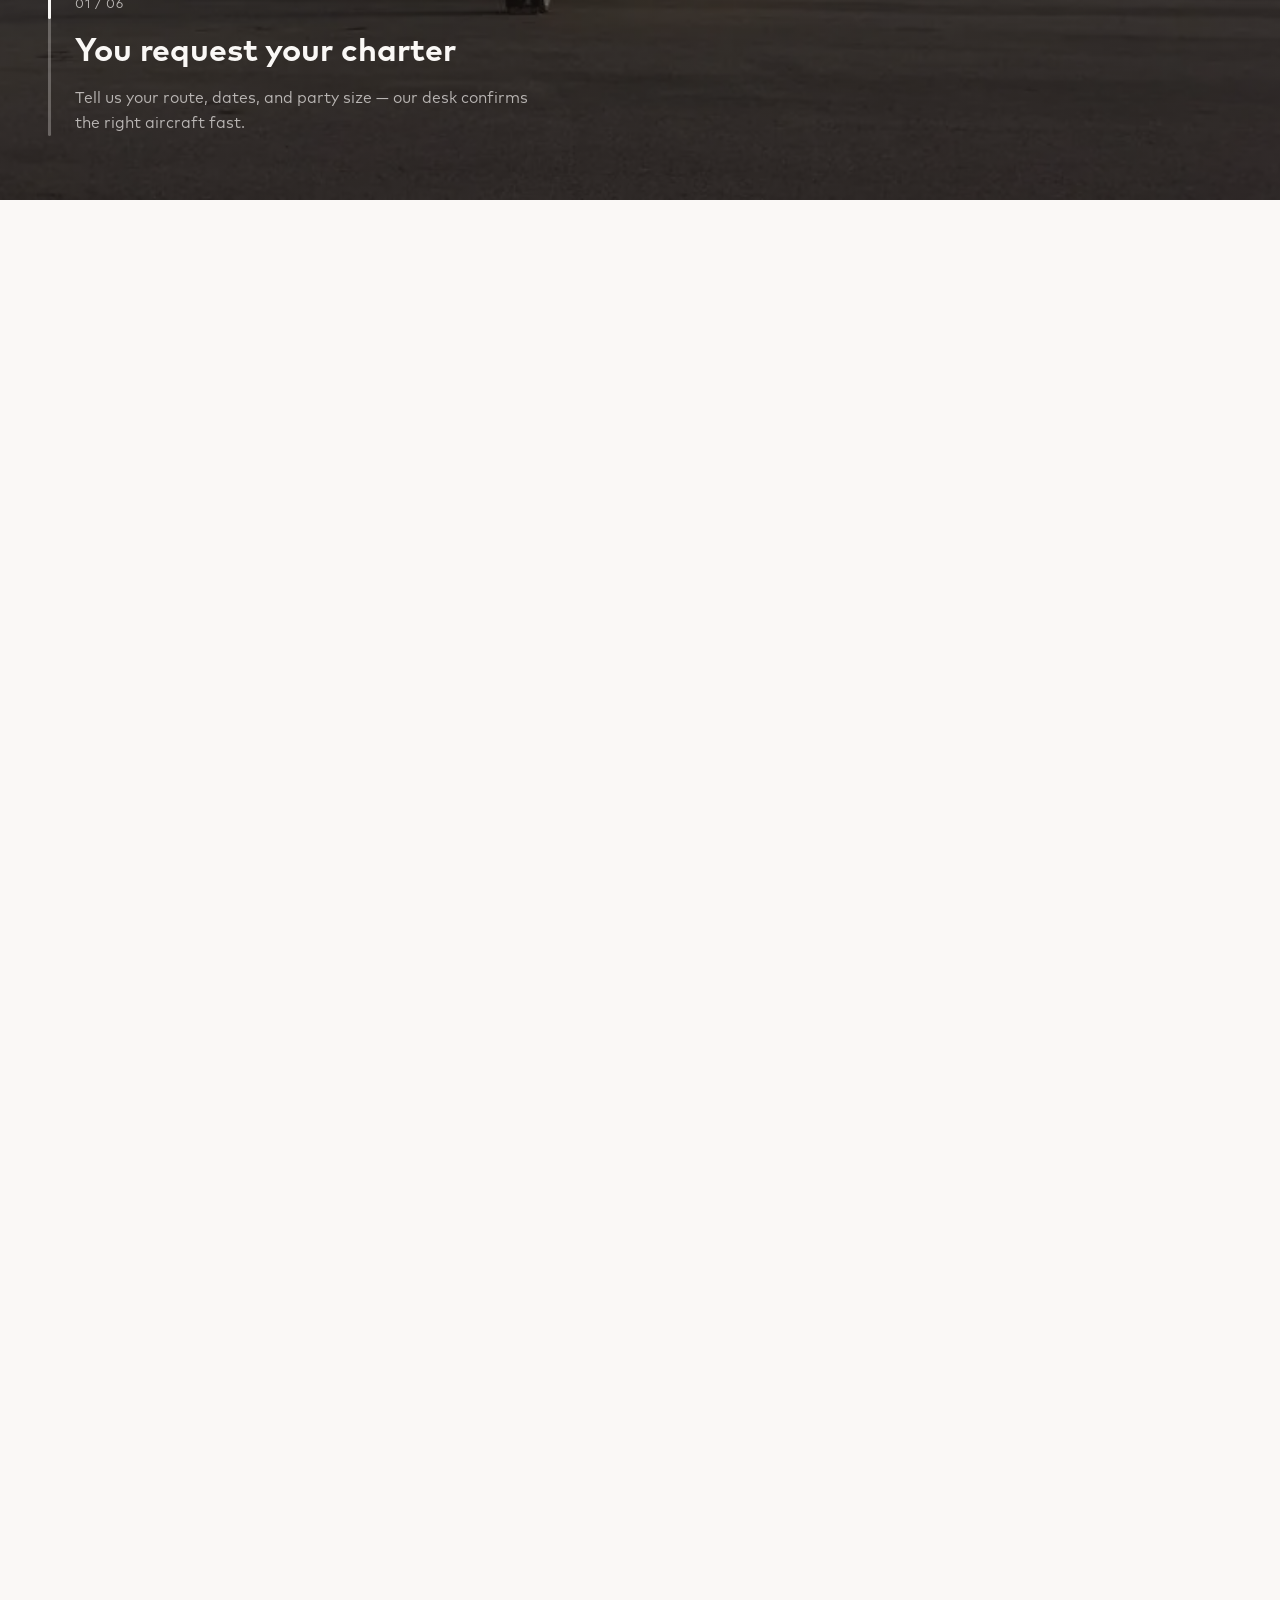
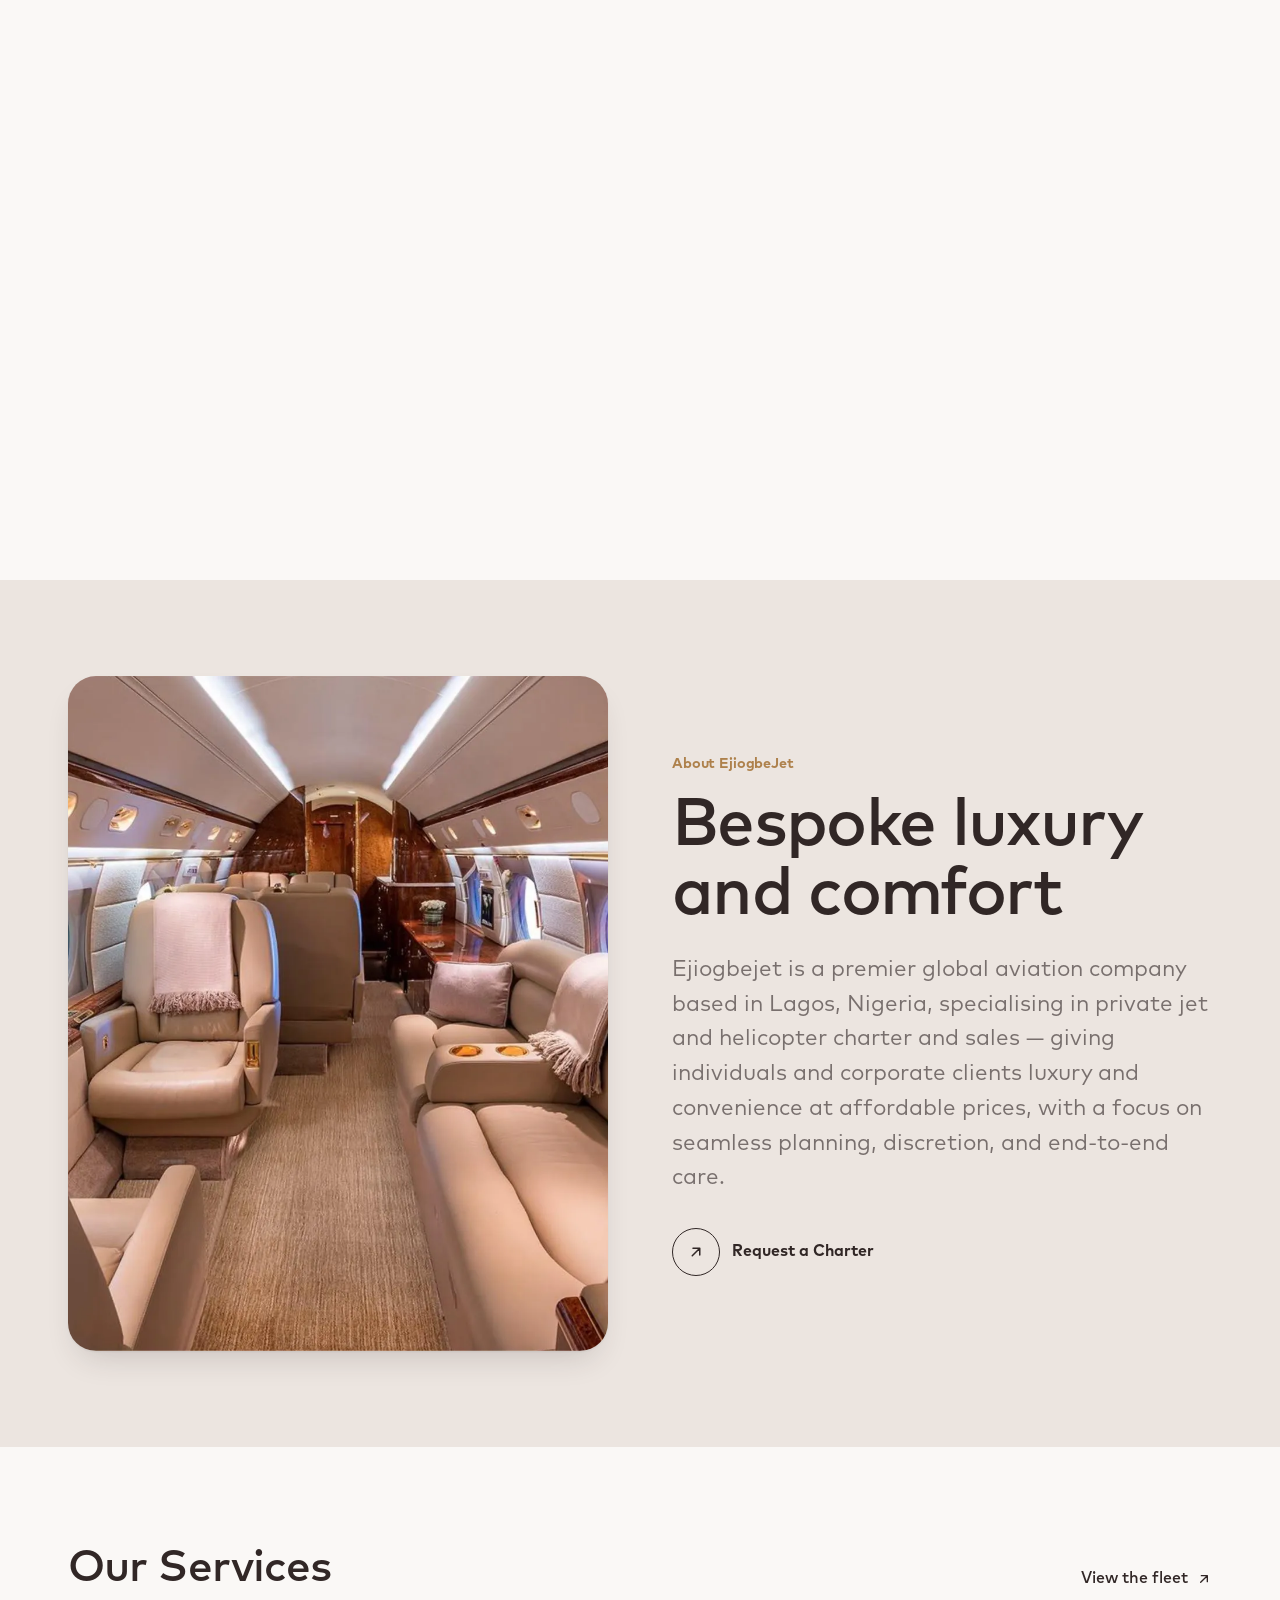
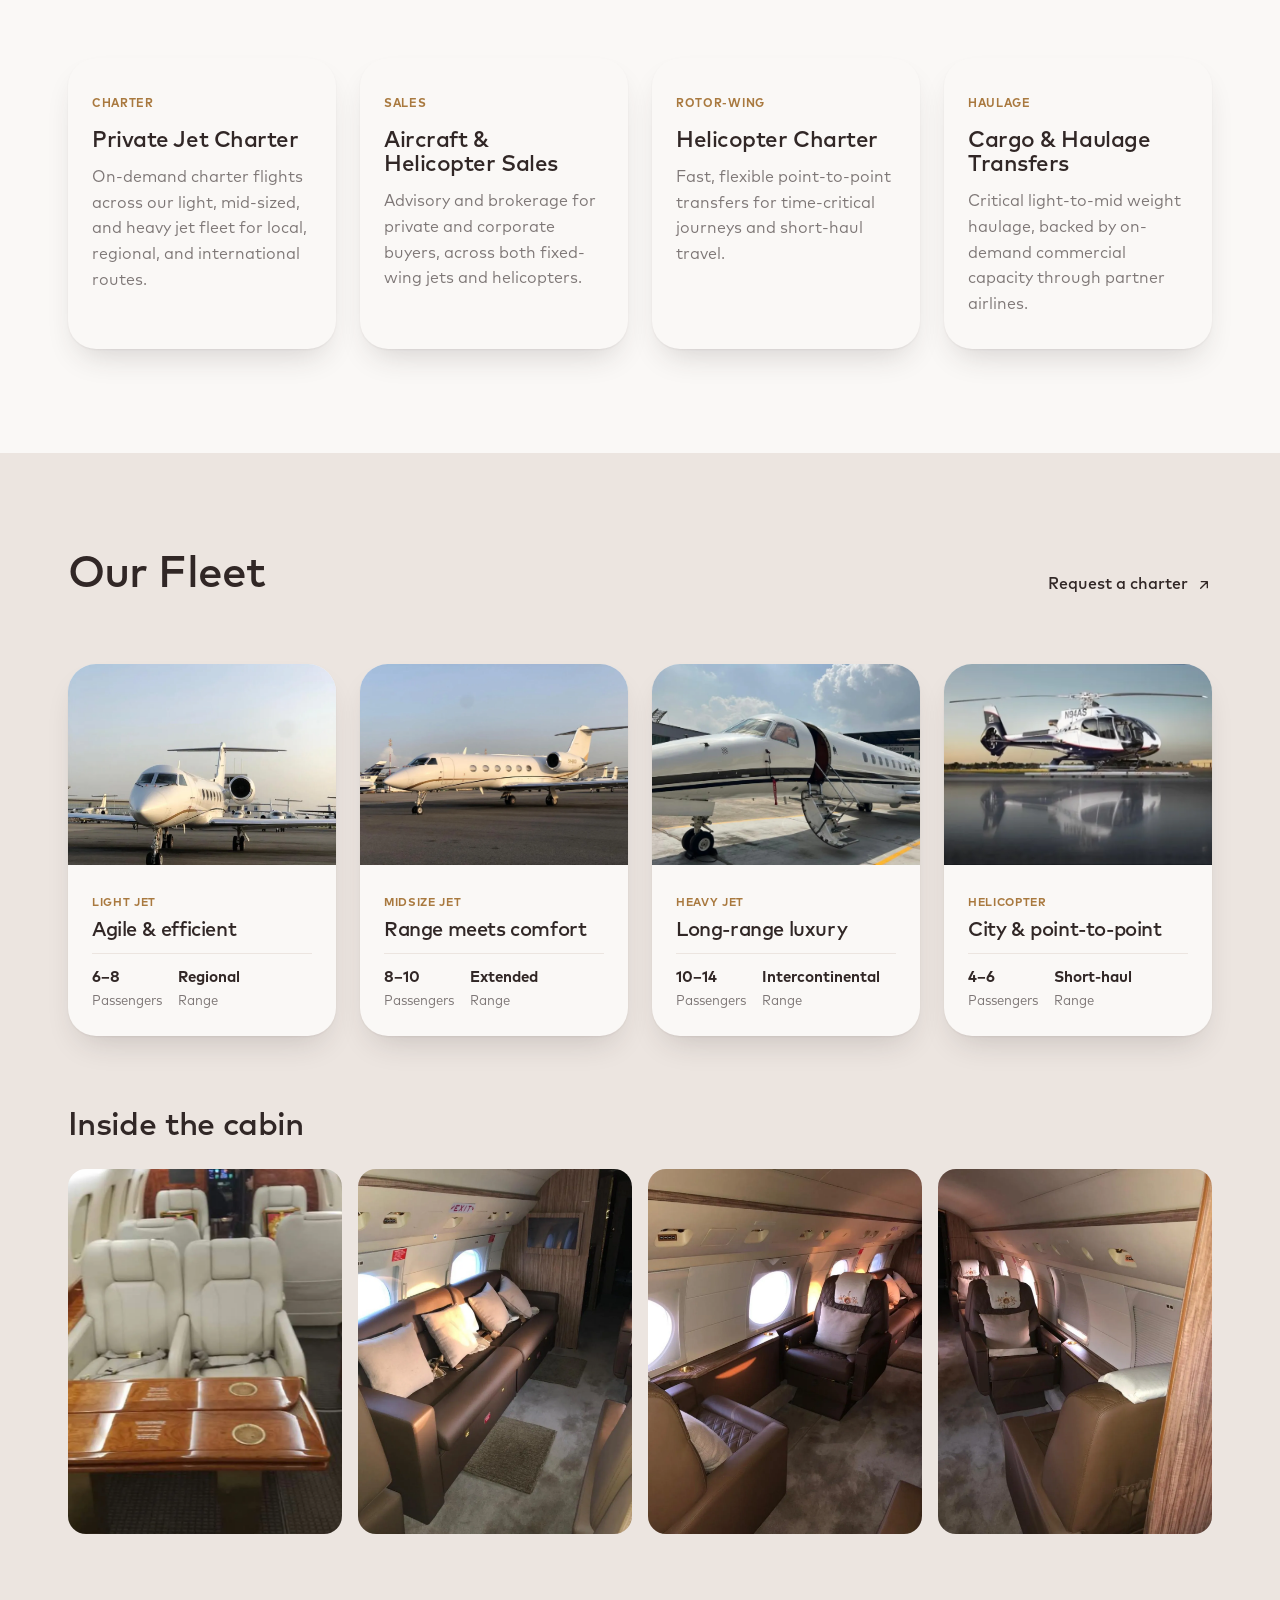
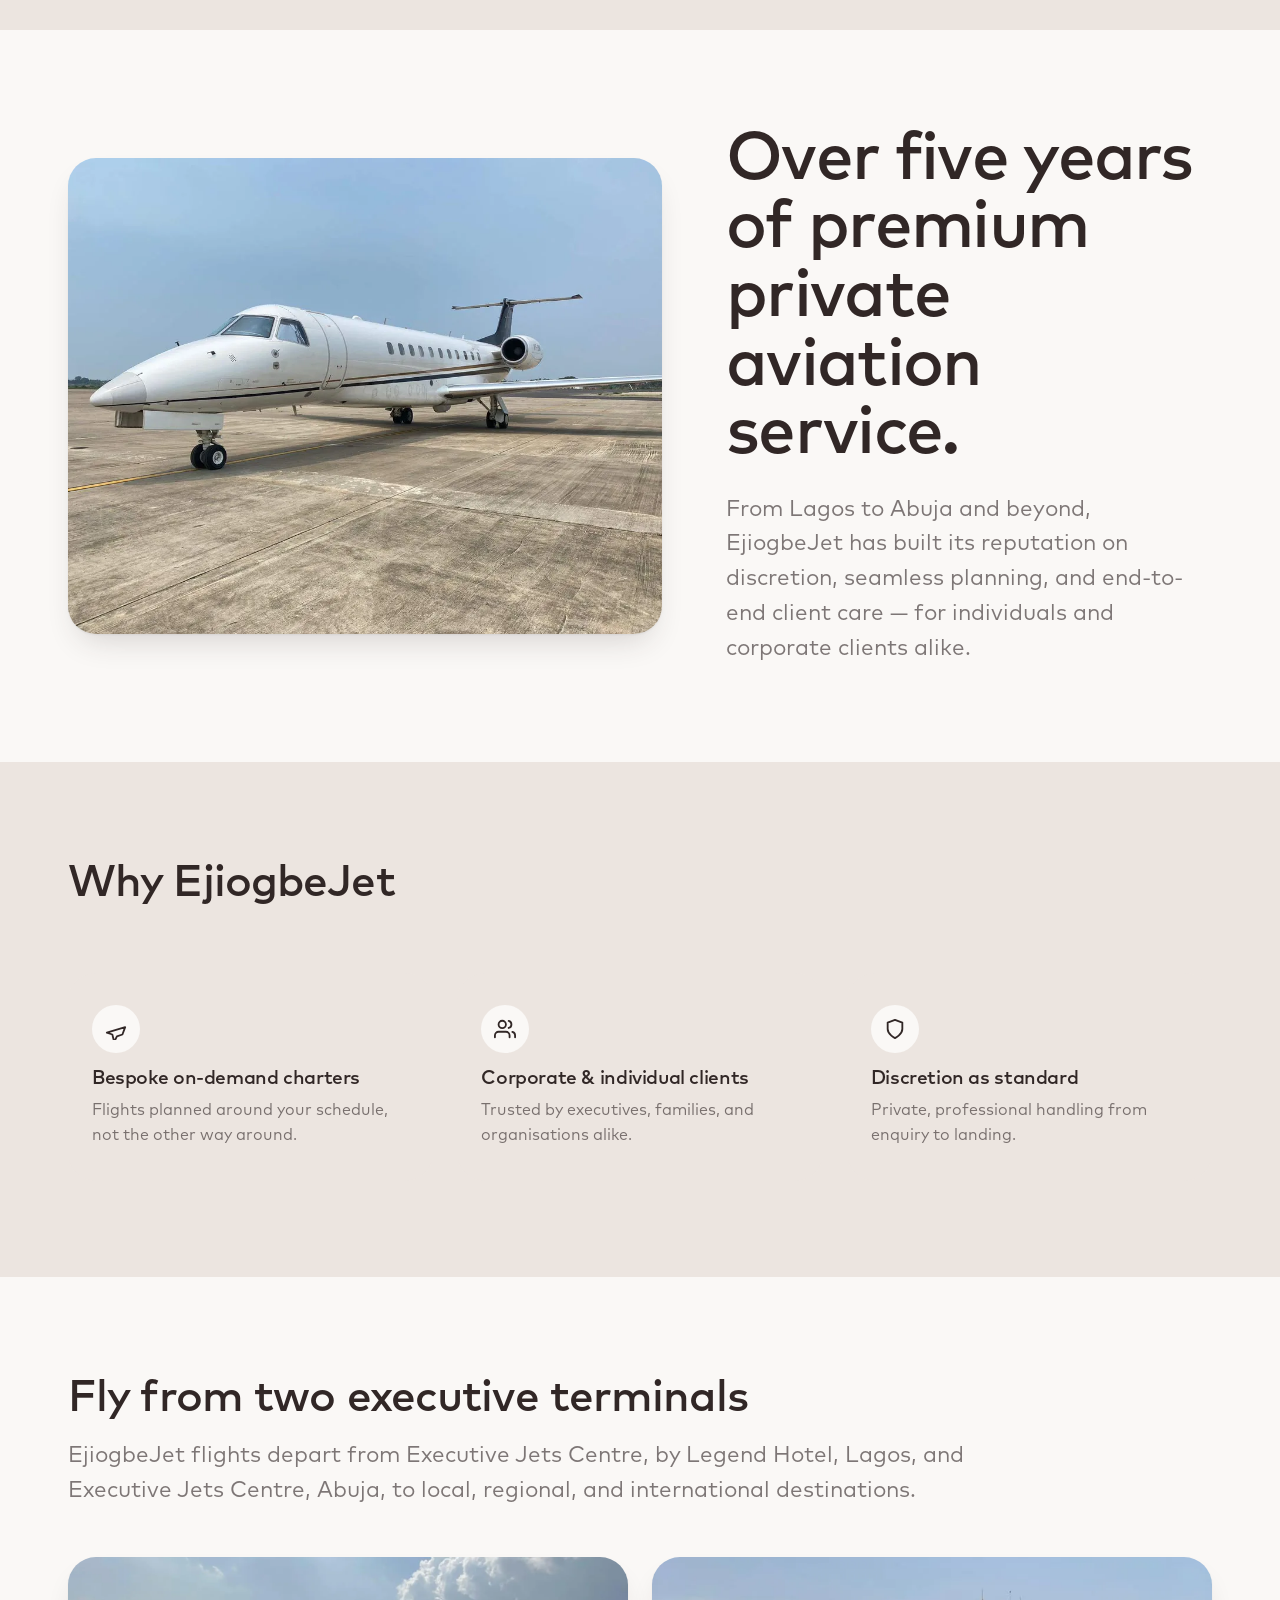
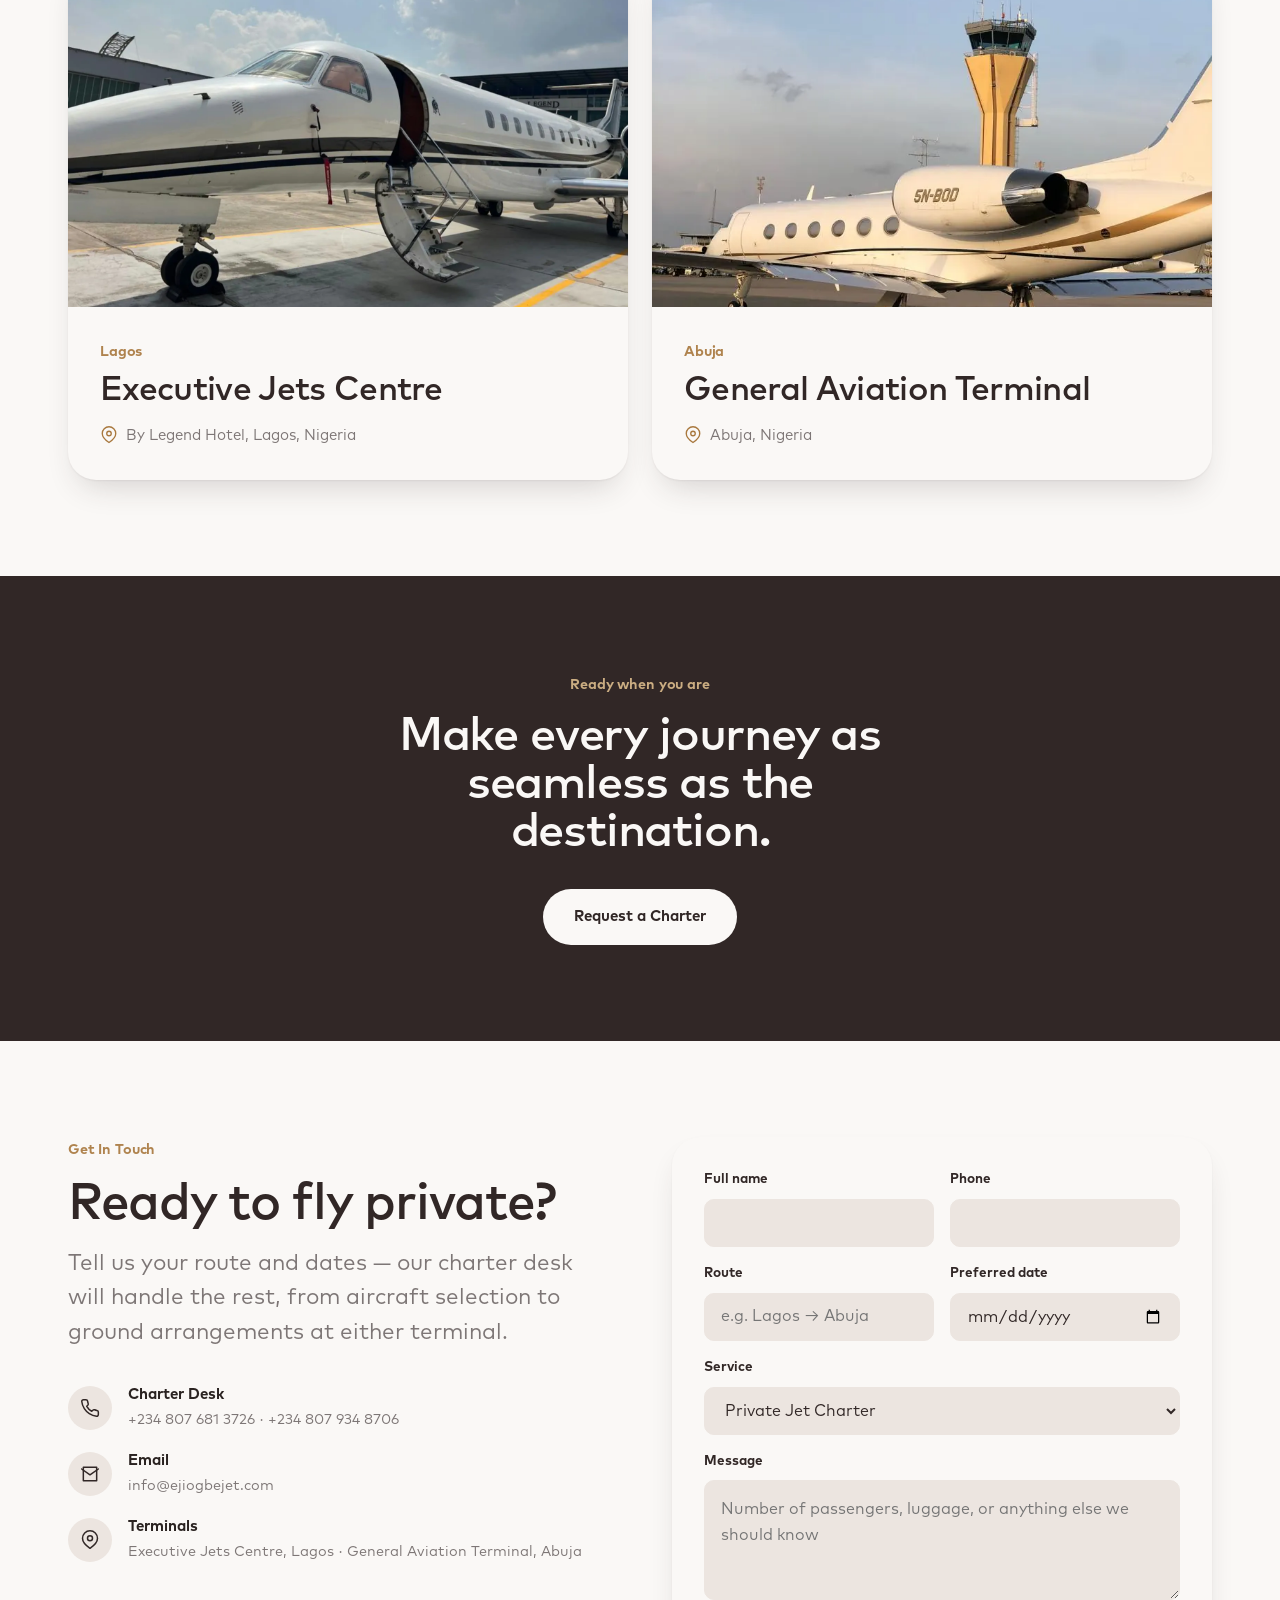
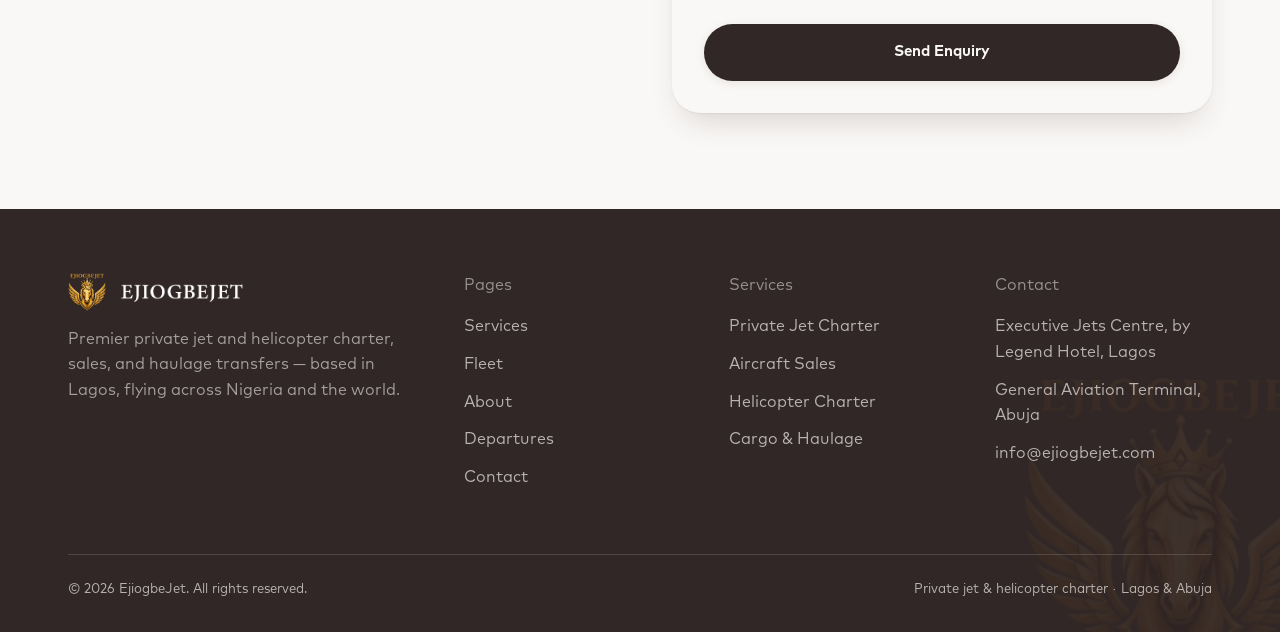
==== commit e9832393: "Update index.html Change abuja address" ====
--- a/ejiogbejet-site/index.html
+++ b/ejiogbejet-site/index.html
@@ -334,7 +334,7 @@
           <div class="departure-media"><img src="images/jet-center-abuja.webp" alt="Executive Jets Centre, Abuja" width="810" height="1080" loading="lazy" /></div>
           <div class="departure-body">
             <p class="eyebrow" style="margin-bottom:var(--space-8)">Abuja</p>
-            <h3>Executive Jets Centre</h3>
+            <h3>General Aviation Terminal</h3>
             <div class="departure-address">
               <svg viewBox="0 0 24 24" fill="none" stroke="currentColor" stroke-width="1.8" stroke-linecap="round" stroke-linejoin="round"><path d="M21 10c0 6-9 12-9 12s-9-6-9-12a9 9 0 0118 0z"/><circle cx="12" cy="10" r="3"/></svg>
               <span>Abuja, Nigeria</span>
@@ -373,7 +373,7 @@
           </div>
           <div class="contact-info-item">
             <span class="icon"><svg viewBox="0 0 24 24" fill="none" stroke="currentColor" stroke-width="1.8" stroke-linecap="round" stroke-linejoin="round"><path d="M21 10c0 6-9 12-9 12s-9-6-9-12a9 9 0 0118 0z"/><circle cx="12" cy="10" r="3"/></svg></span>
-            <div><strong>Terminals</strong><span>Executive Jets Centre, Lagos · Executive Jets Centre, Abuja</span></div>
+            <div><strong>Terminals</strong><span>Executive Jets Centre, Lagos · General Aviation Terminal, Abuja</span></div>
           </div>
         </div>
       </div>
@@ -437,7 +437,7 @@
         <p class="label">Contact</p>
         <ul>
           <li>Executive Jets Centre, by Legend Hotel, Lagos</li>
-          <li>Executive Jets Centre, Abuja</li>
+          <li>General Aviation Terminal, Abuja</li>
           <li>info@ejiogbejet.com</li>
         </ul>
       </div>
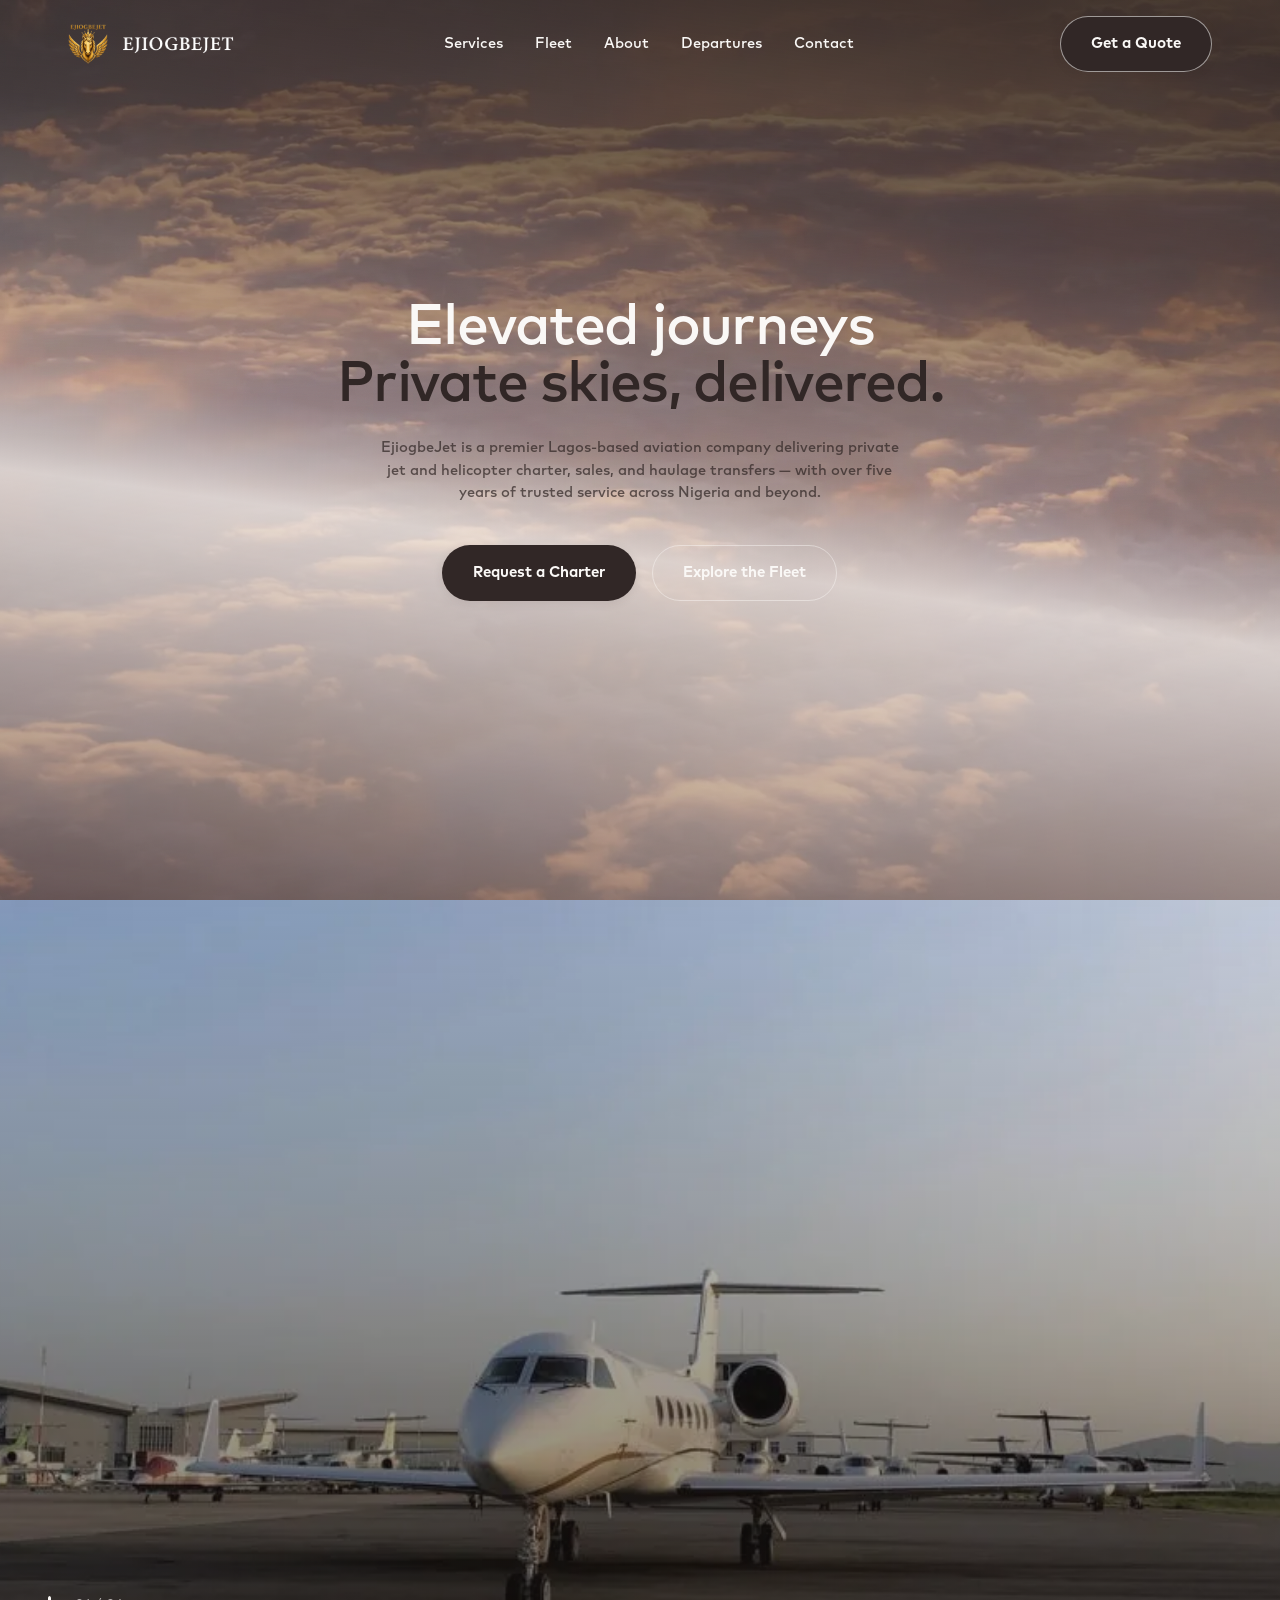
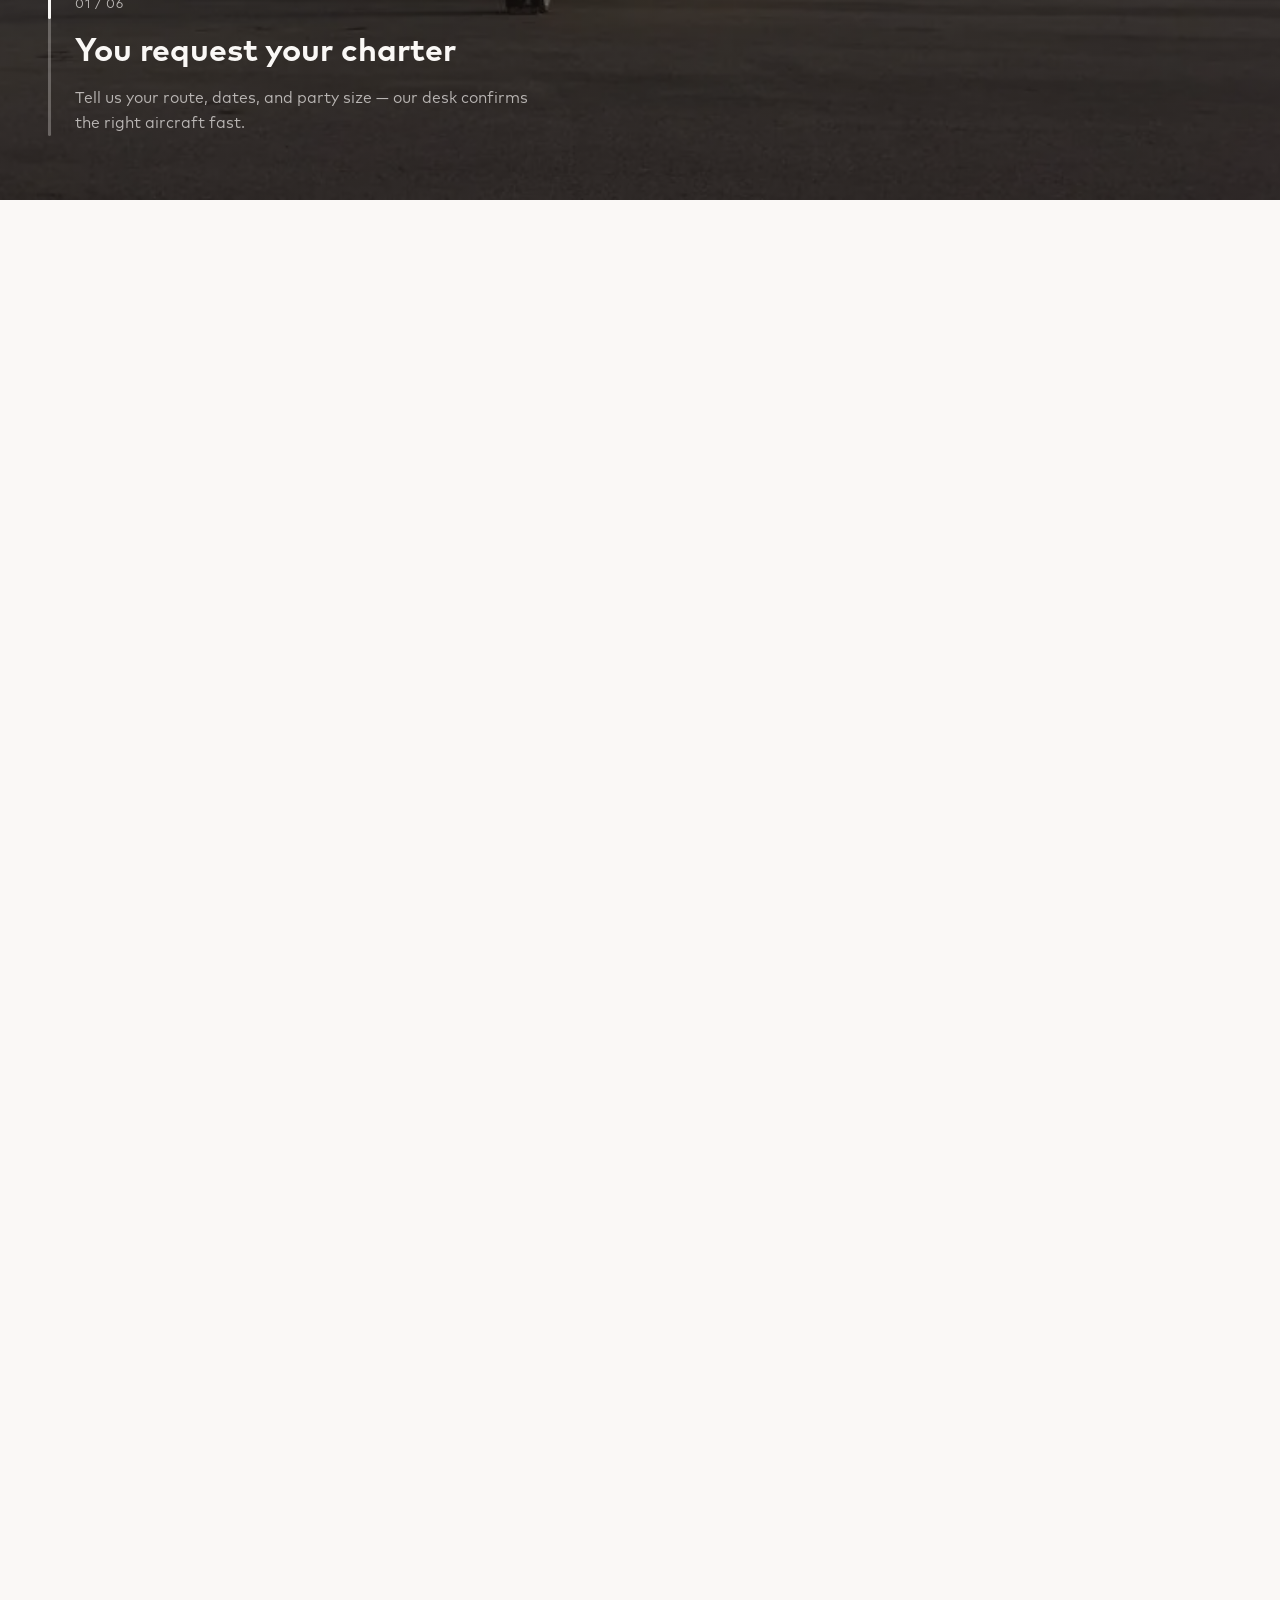
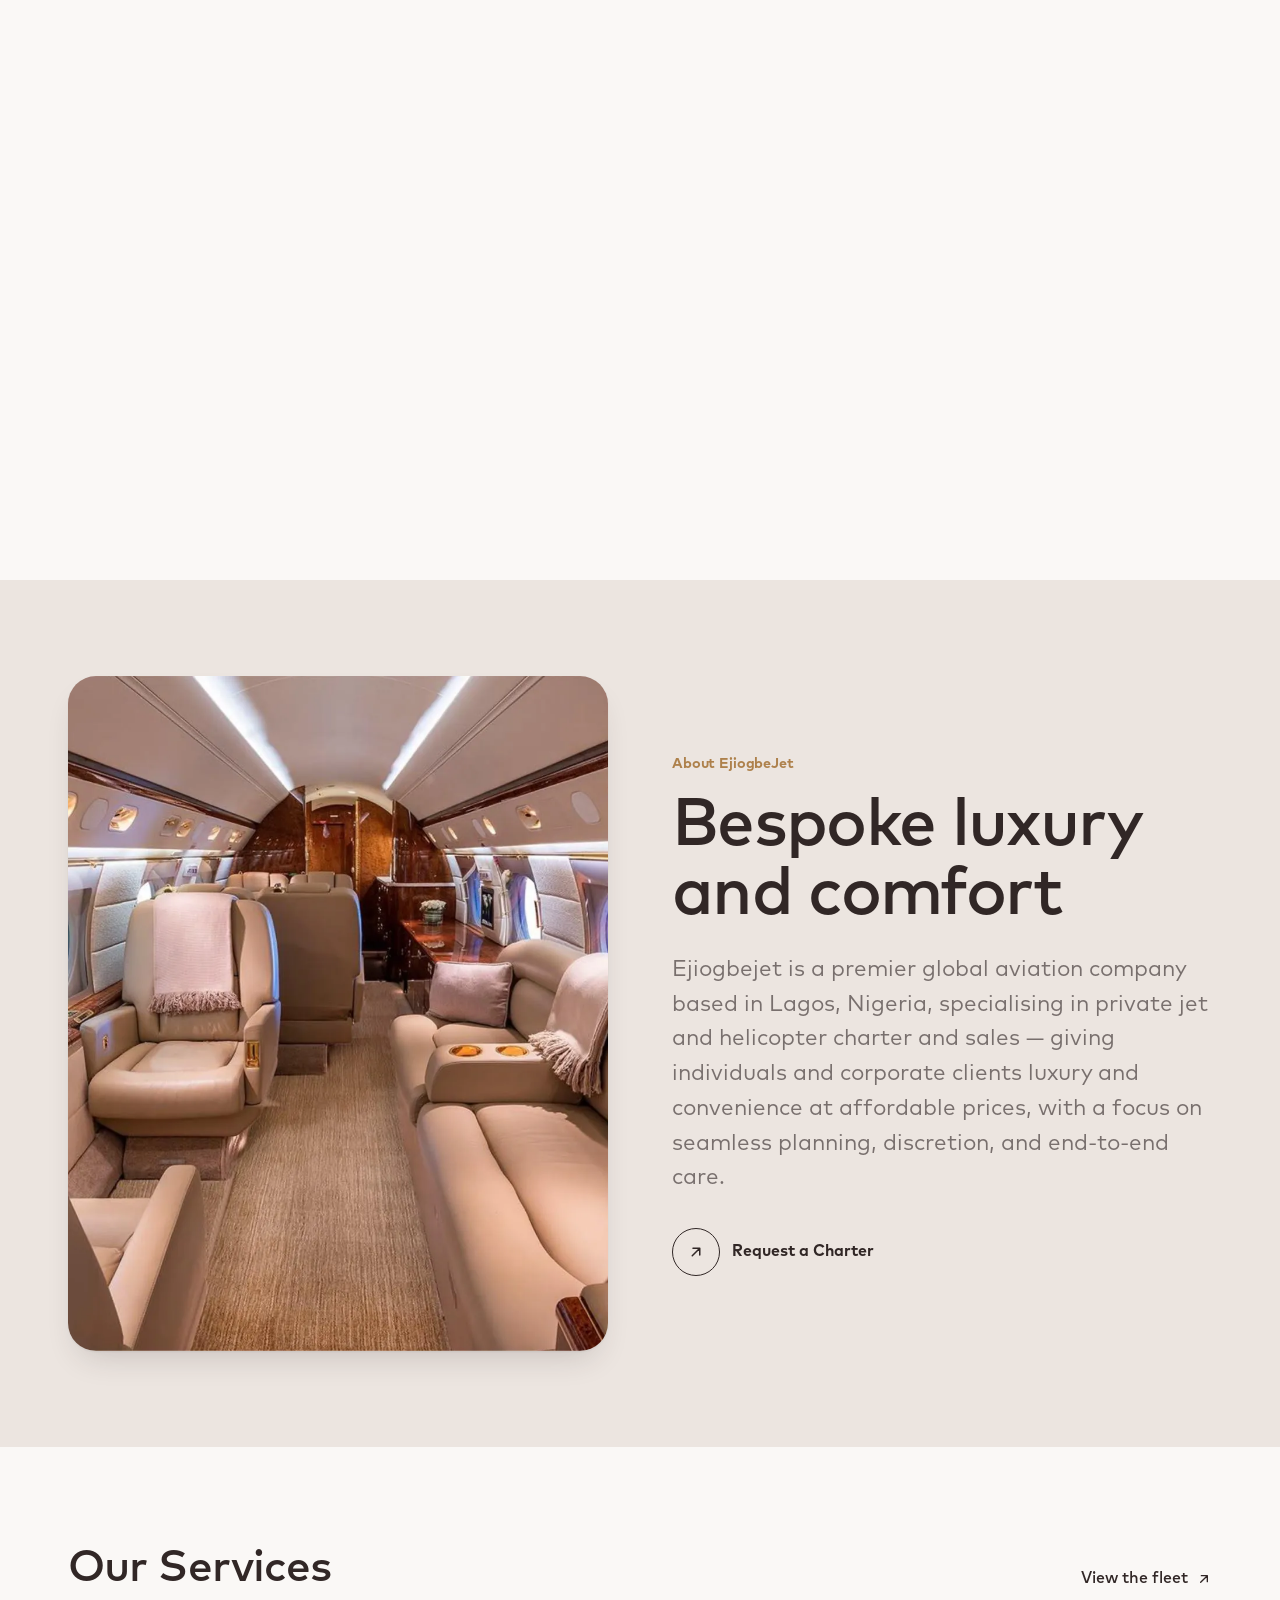
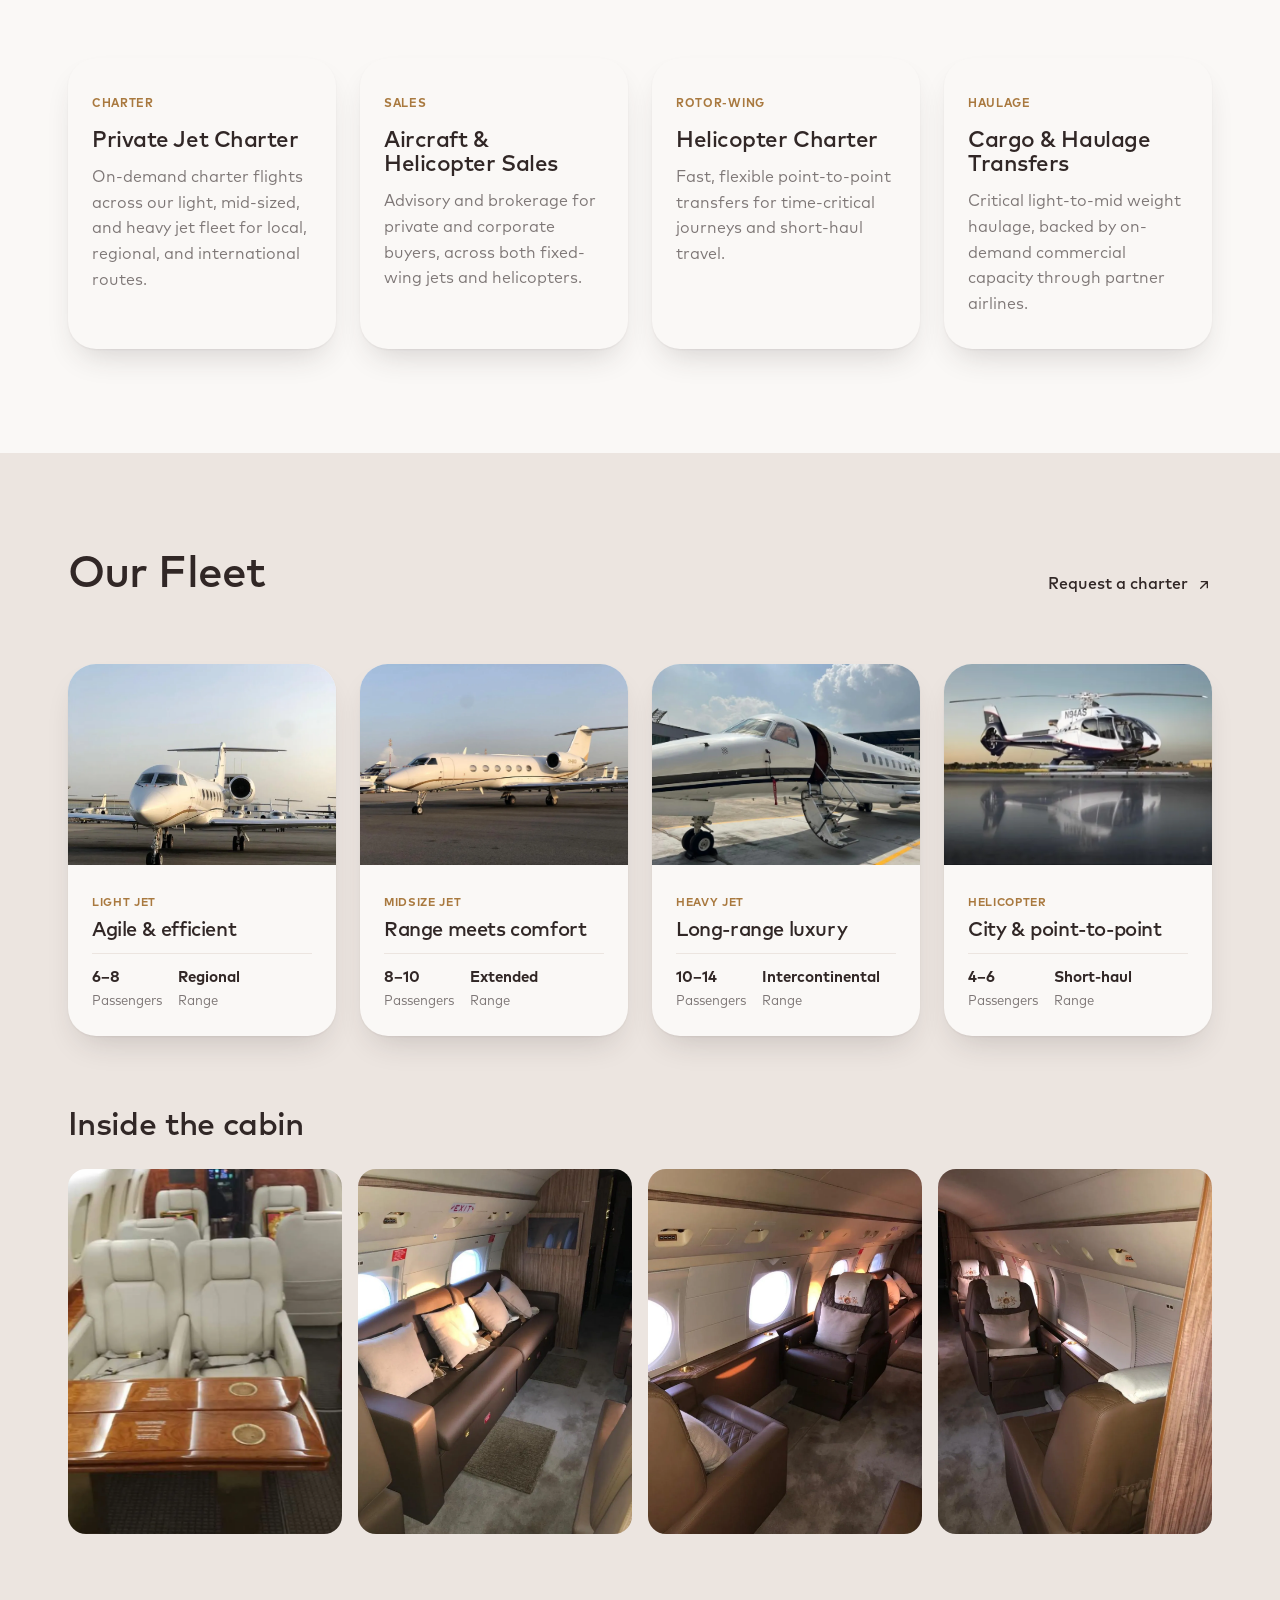
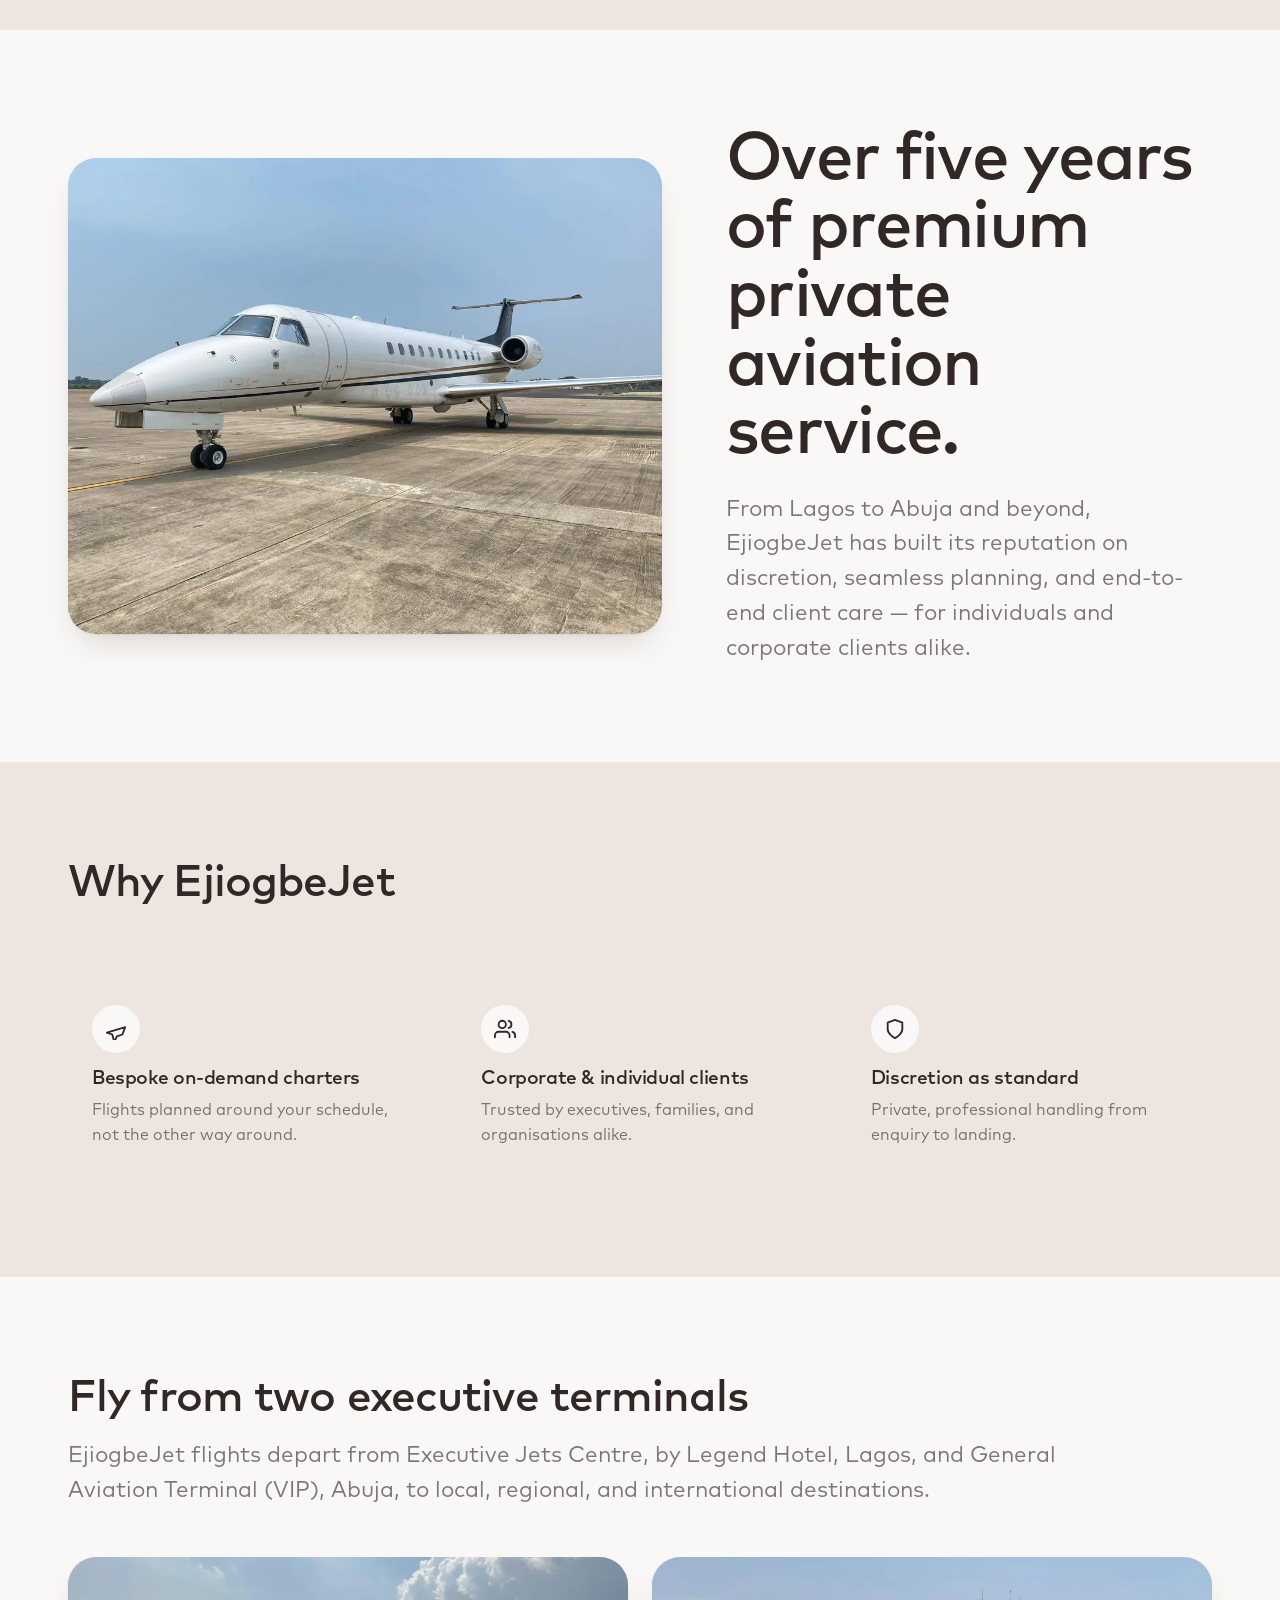
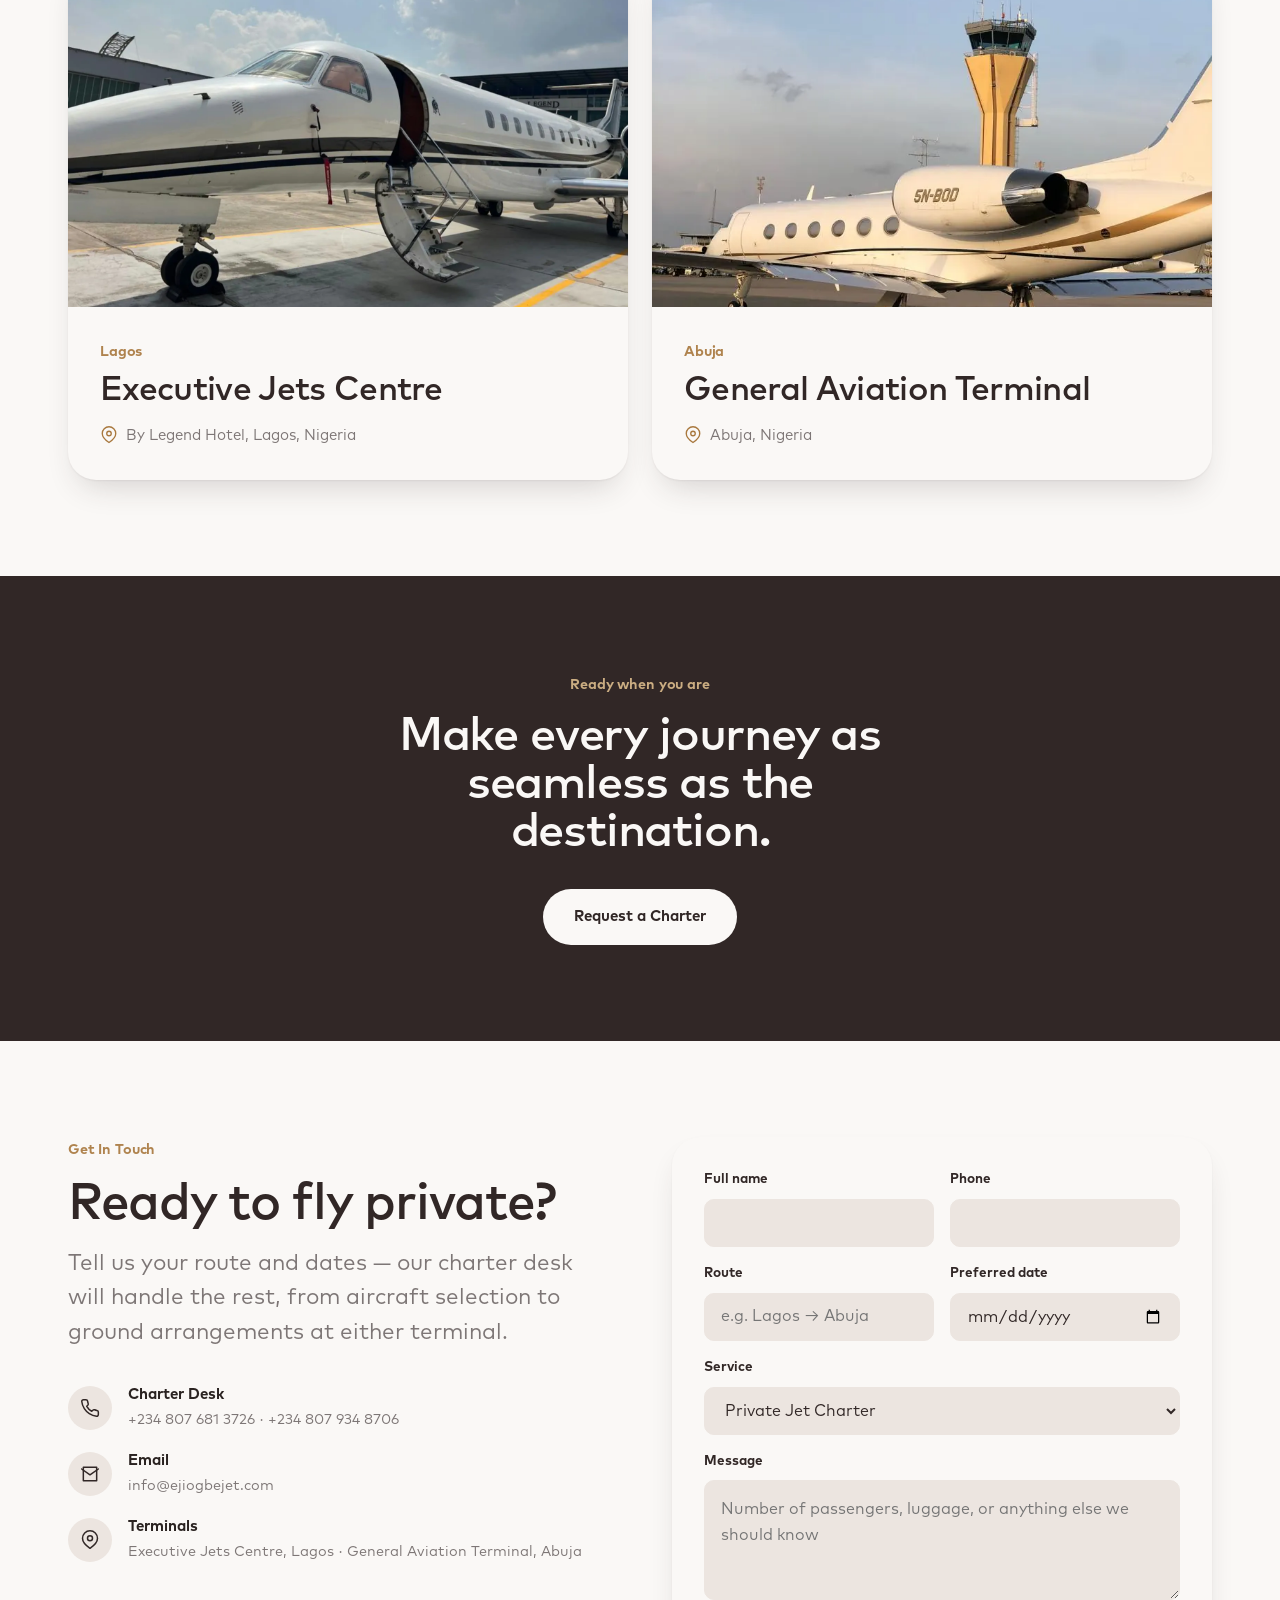
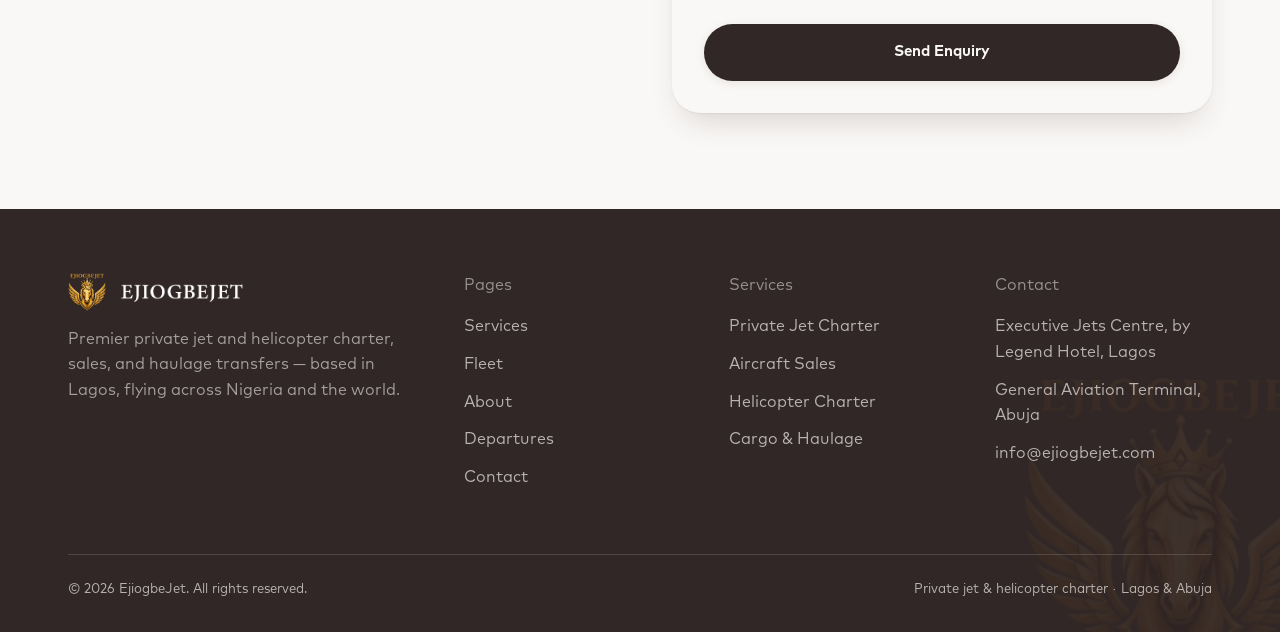
==== commit 13e659e6: "Update flight departure location in index.html" ====
--- a/ejiogbejet-site/index.html
+++ b/ejiogbejet-site/index.html
@@ -316,7 +316,7 @@
       <div class="section-row">
         <h2 class="section-title">Fly from two executive terminals</h2>
       </div>
-      <p class="lead" style="margin-top:calc(var(--space-48) * -1); margin-bottom: var(--space-48); max-width: 62ch;">EjiogbeJet flights depart from Executive Jets Centre, by Legend Hotel, Lagos, and Executive Jets Centre, Abuja, to local, regional, and international destinations.</p>
+      <p class="lead" style="margin-top:calc(var(--space-48) * -1); margin-bottom: var(--space-48); max-width: 62ch;">EjiogbeJet flights depart from Executive Jets Centre, by Legend Hotel, Lagos, and General Aviation Terminal (VIP), Abuja, to local, regional, and international destinations.</p>
 
       <div class="departure-grid">
         <article class="departure-card">
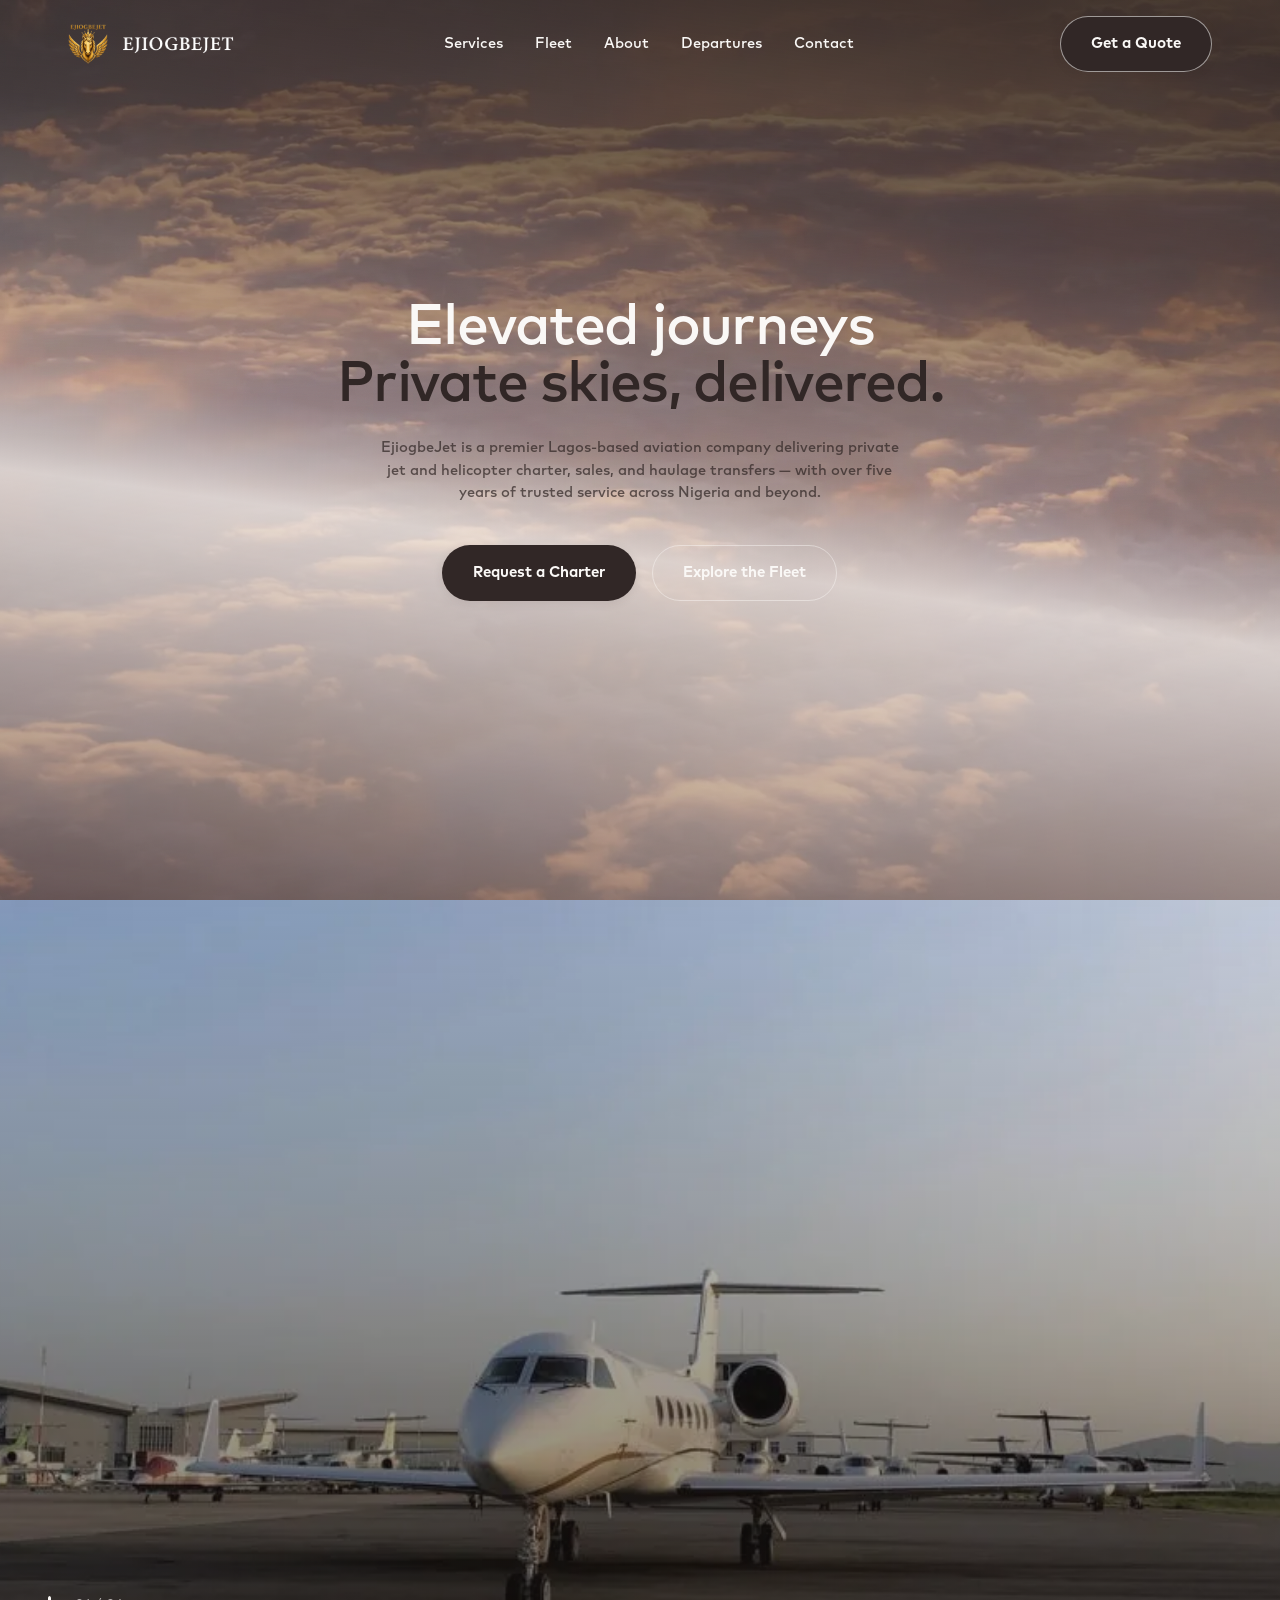
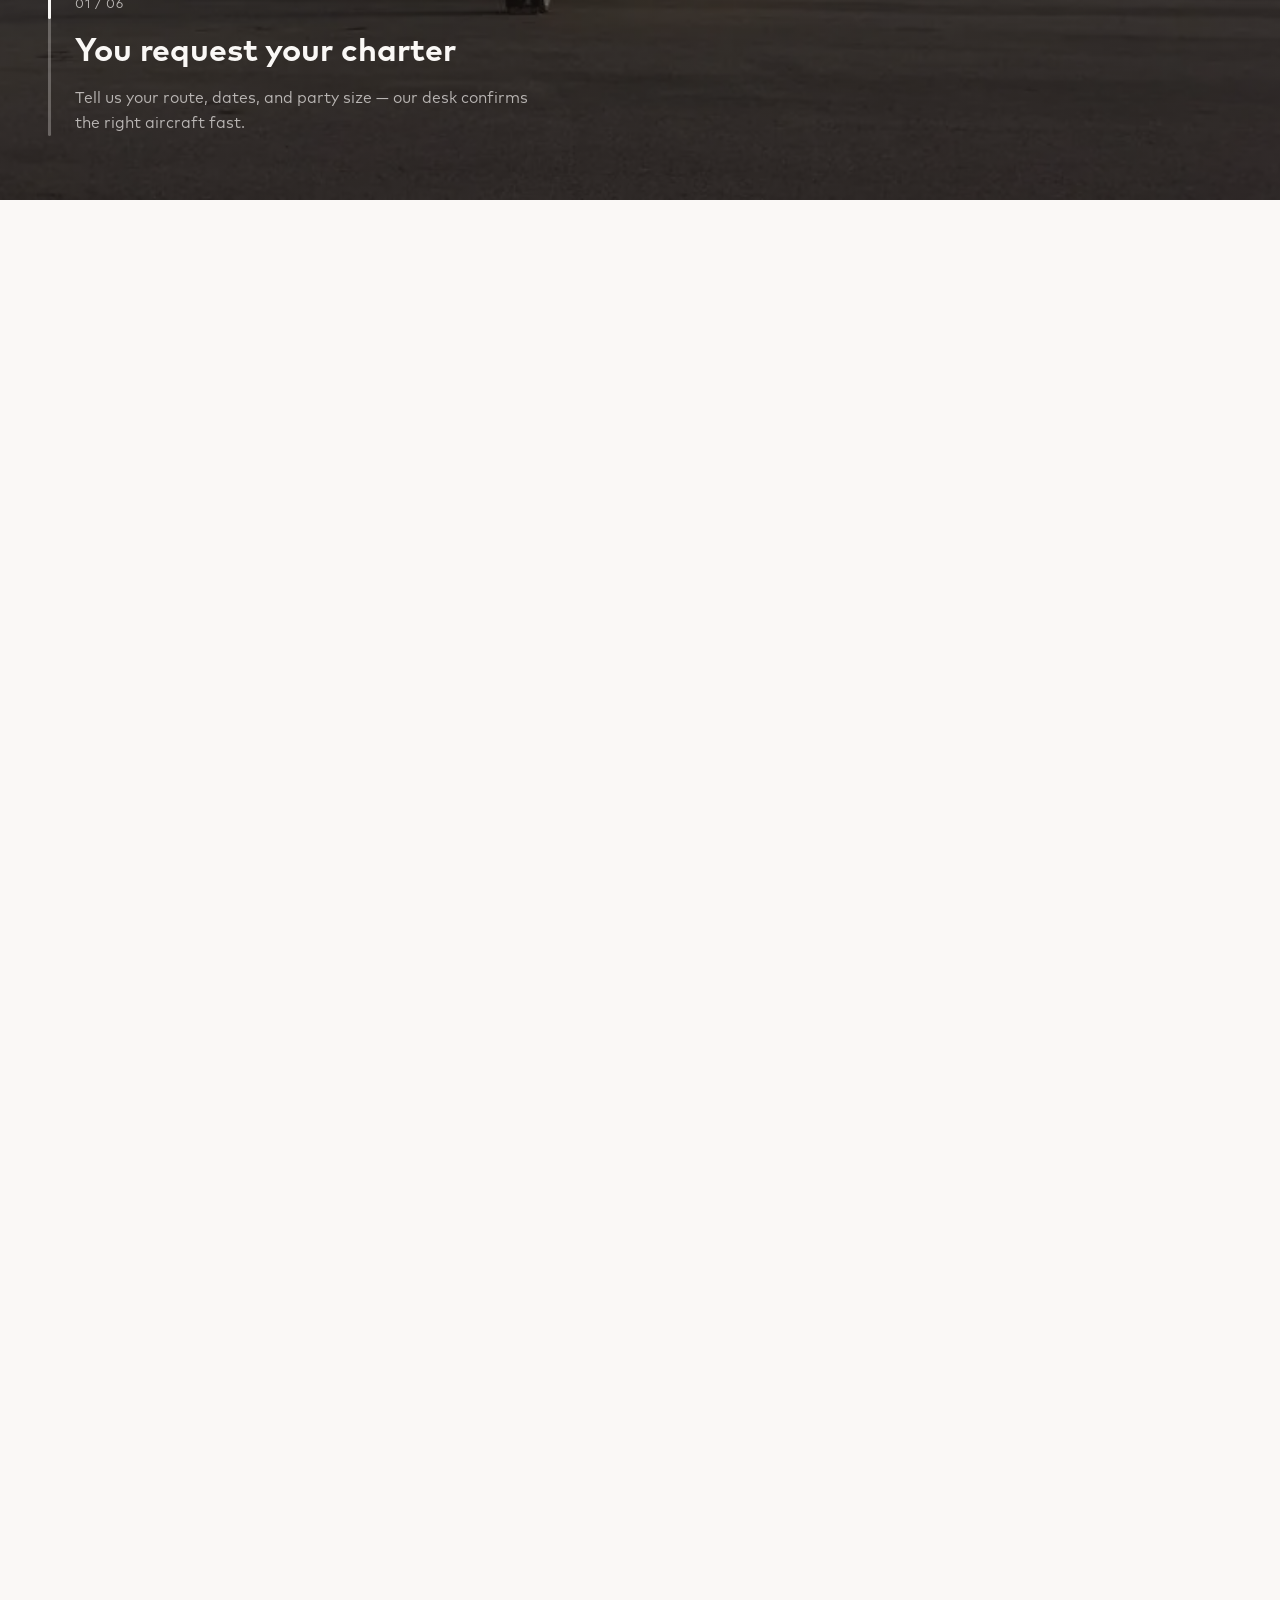
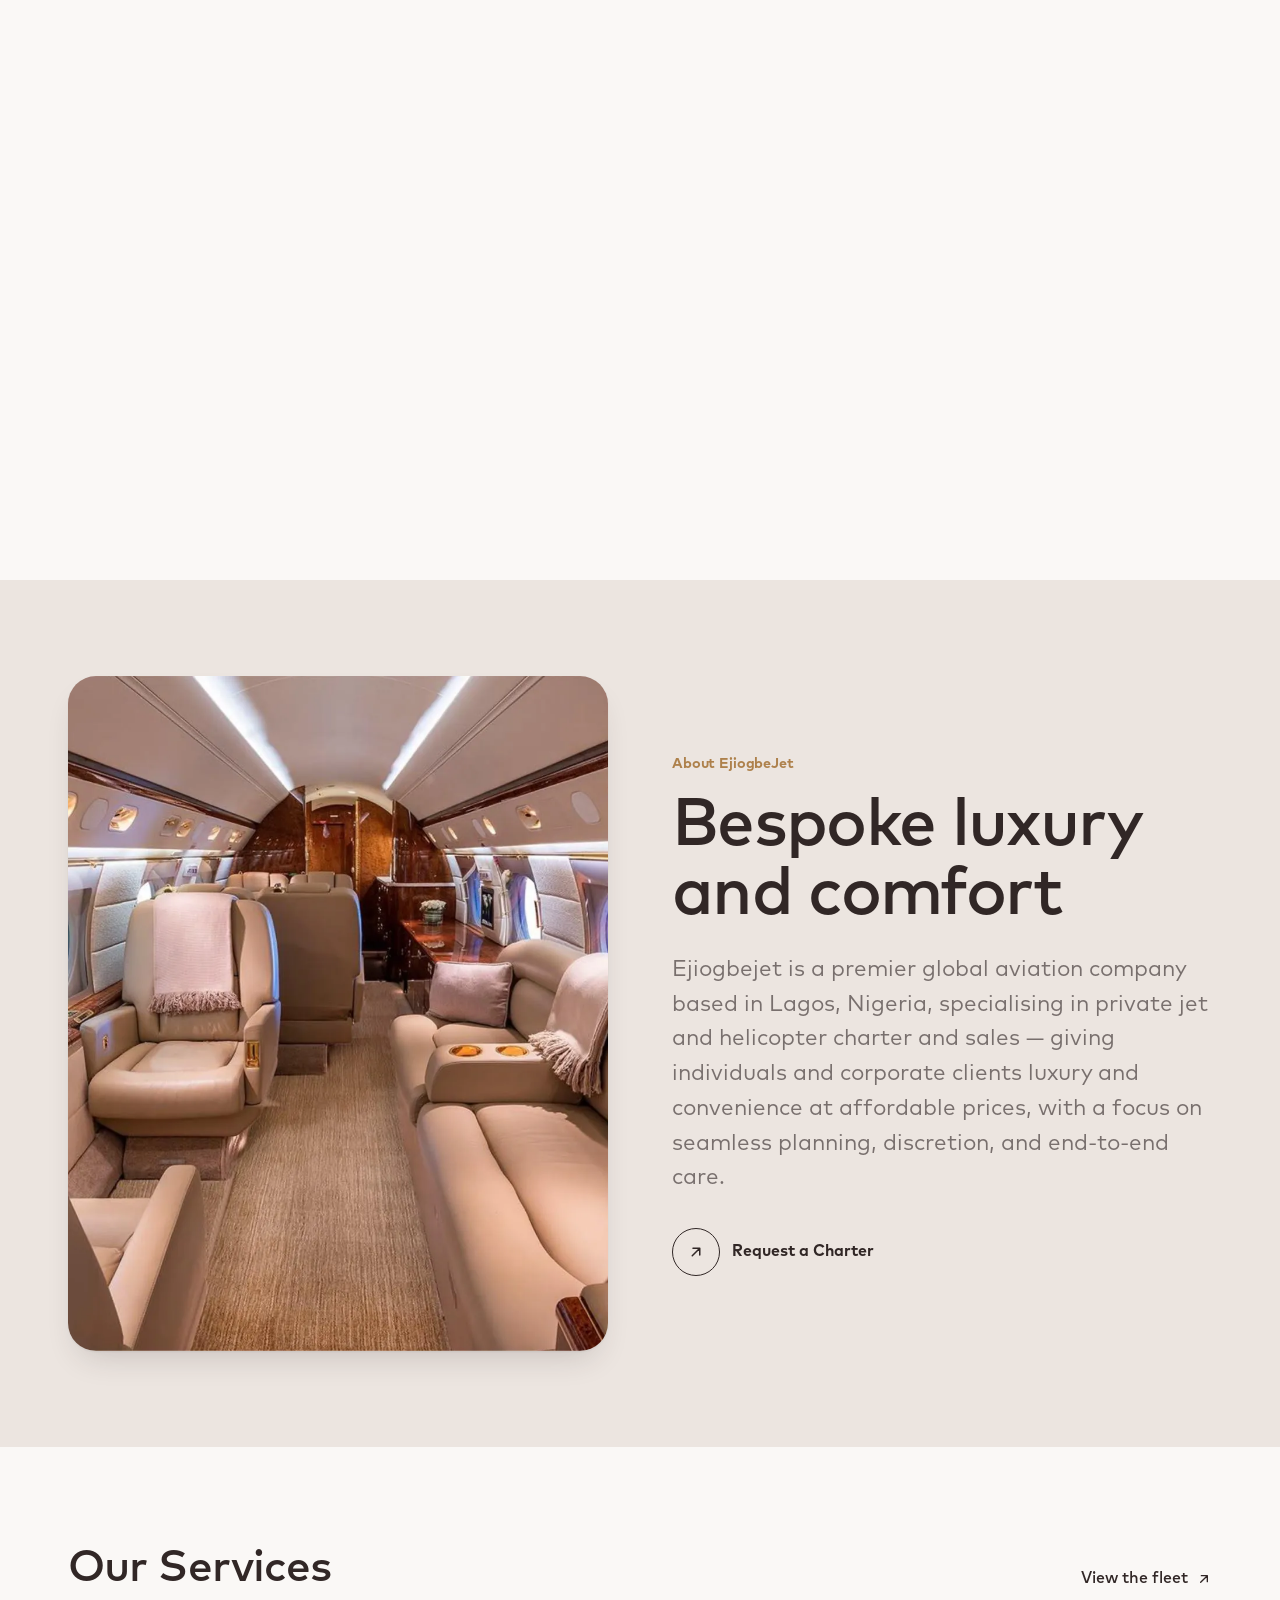
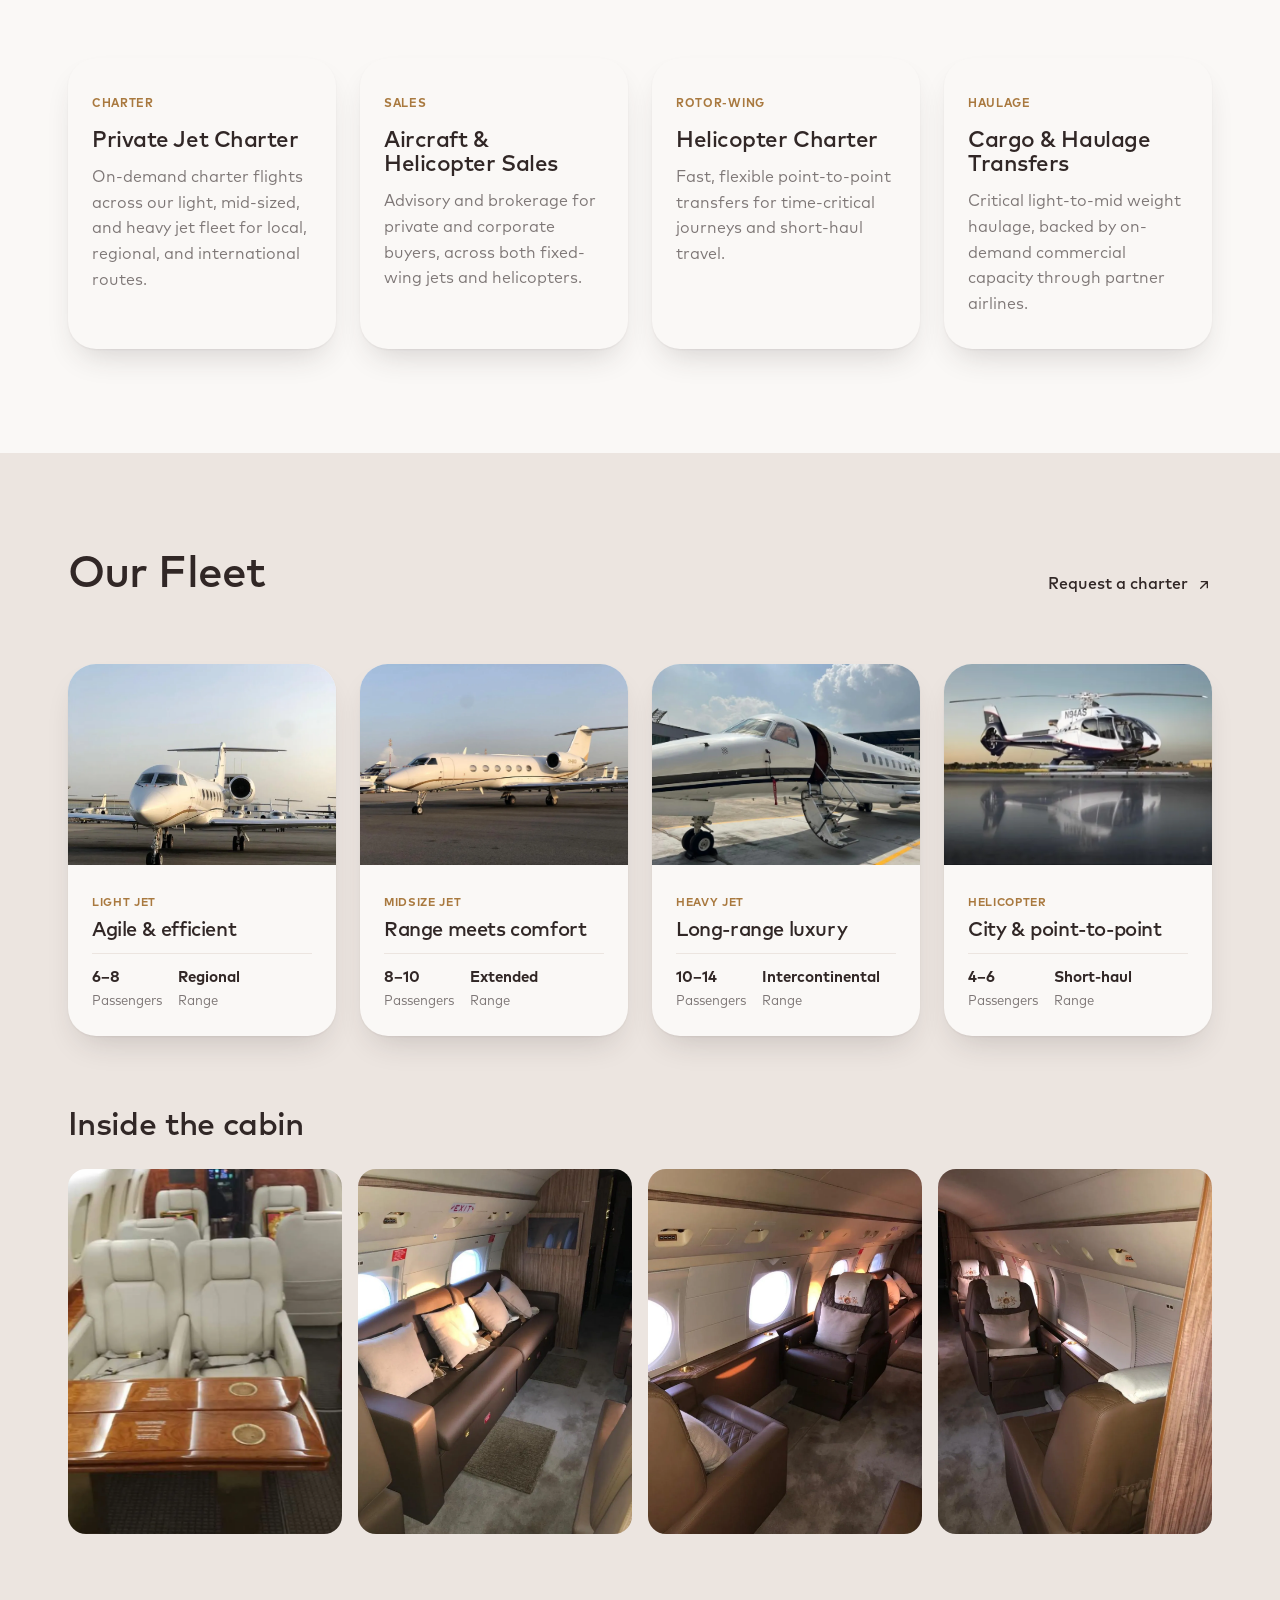
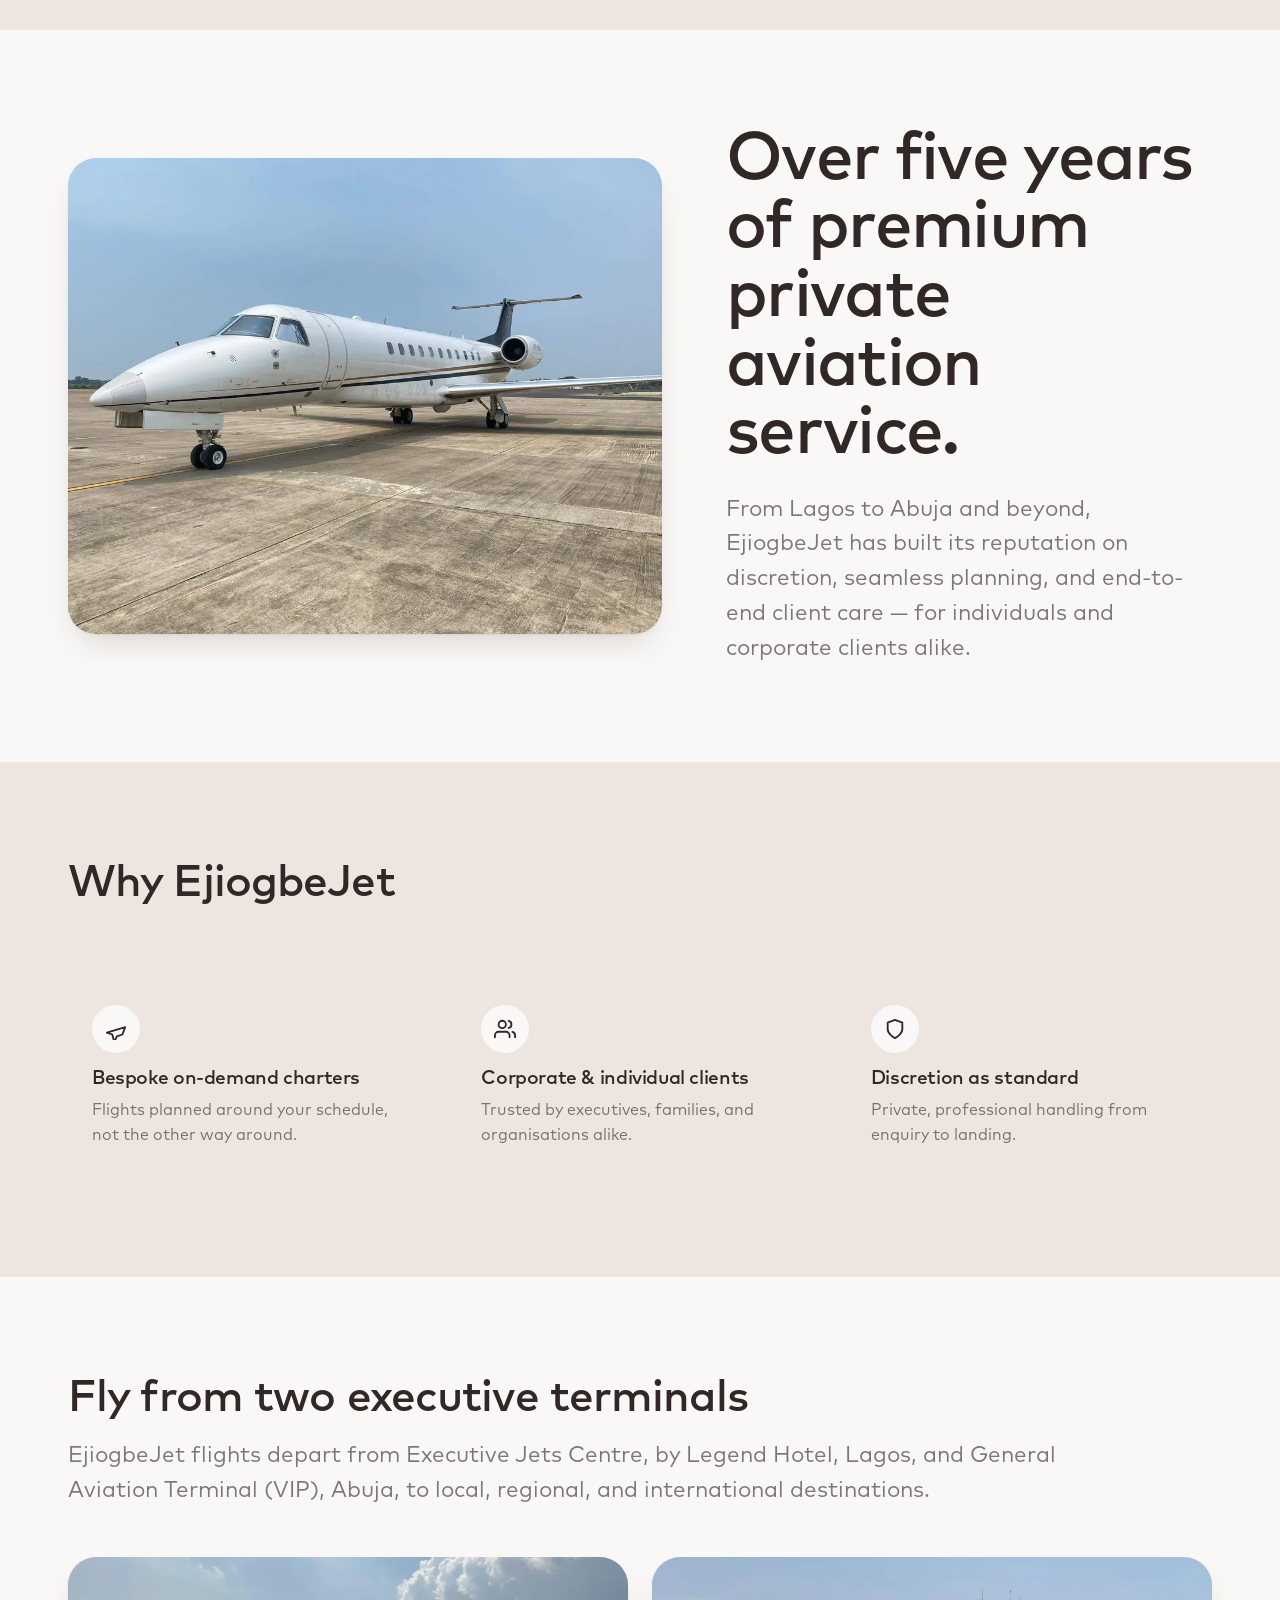
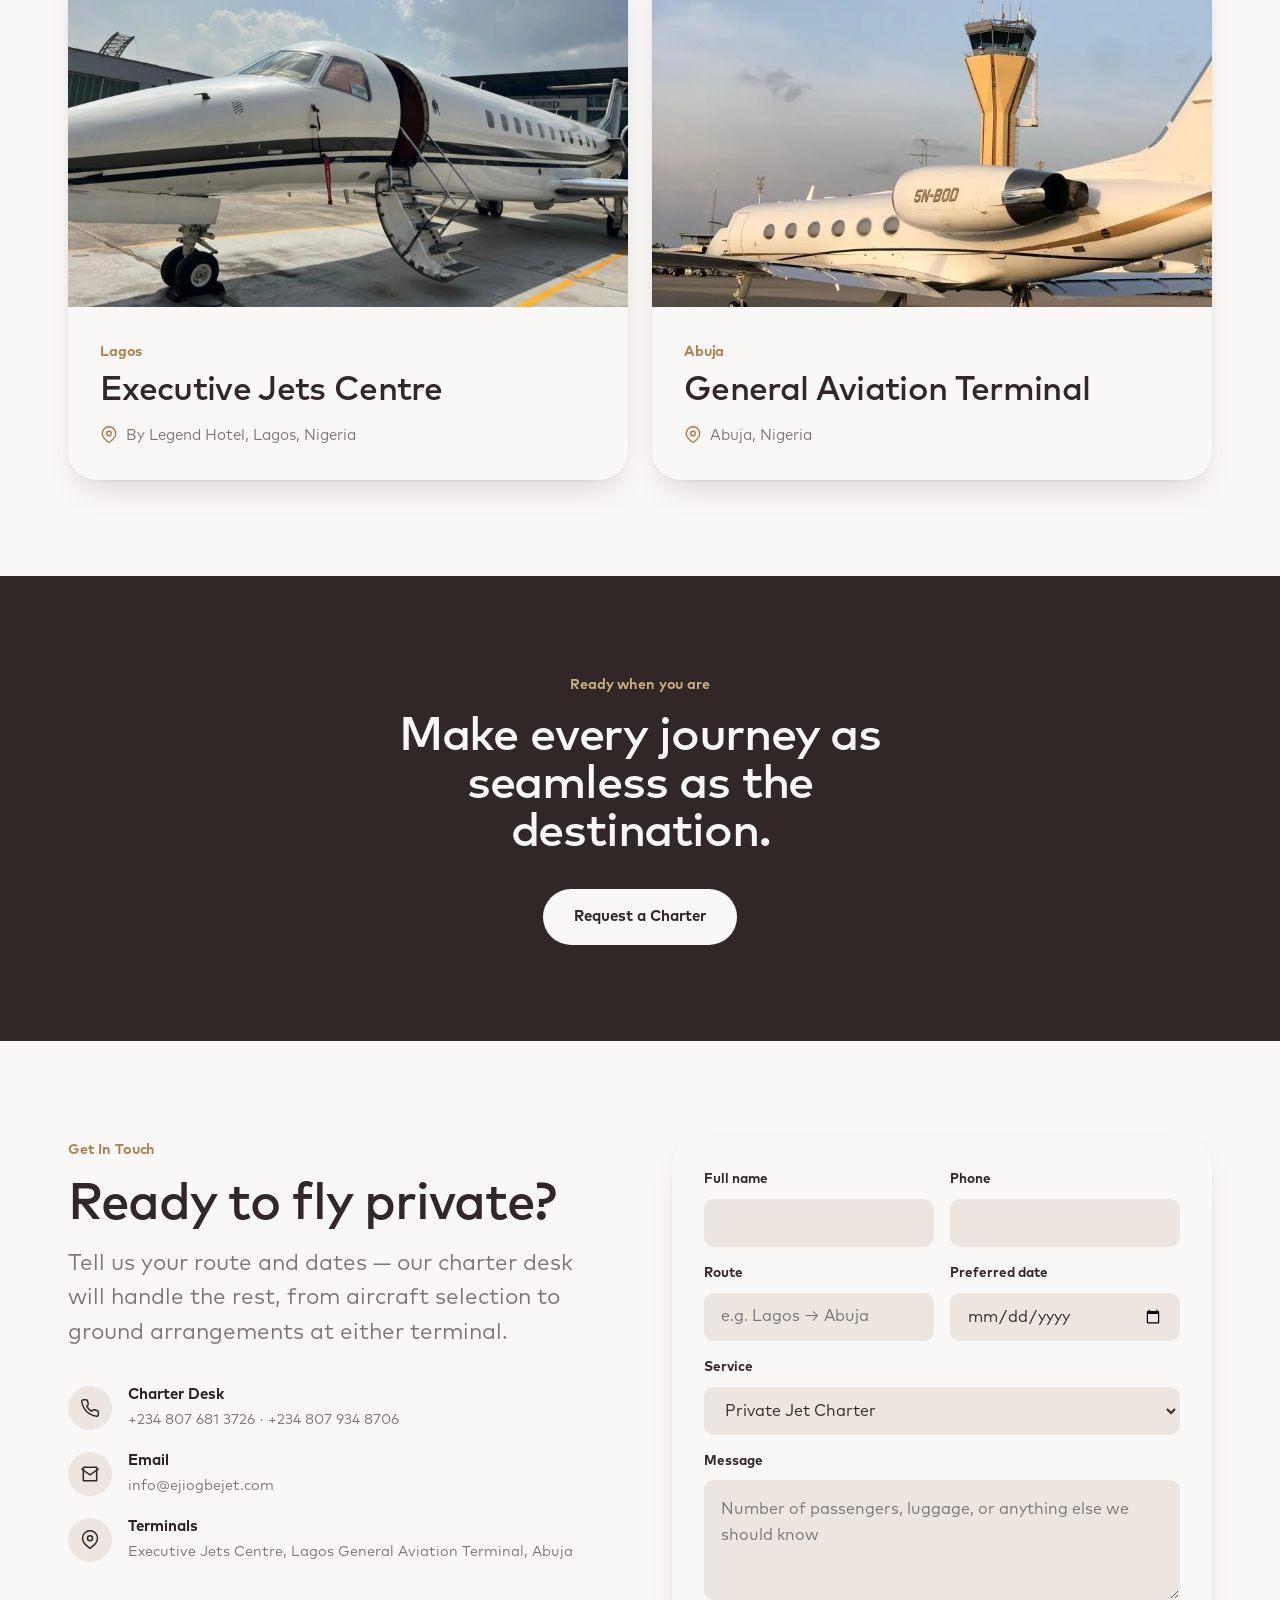
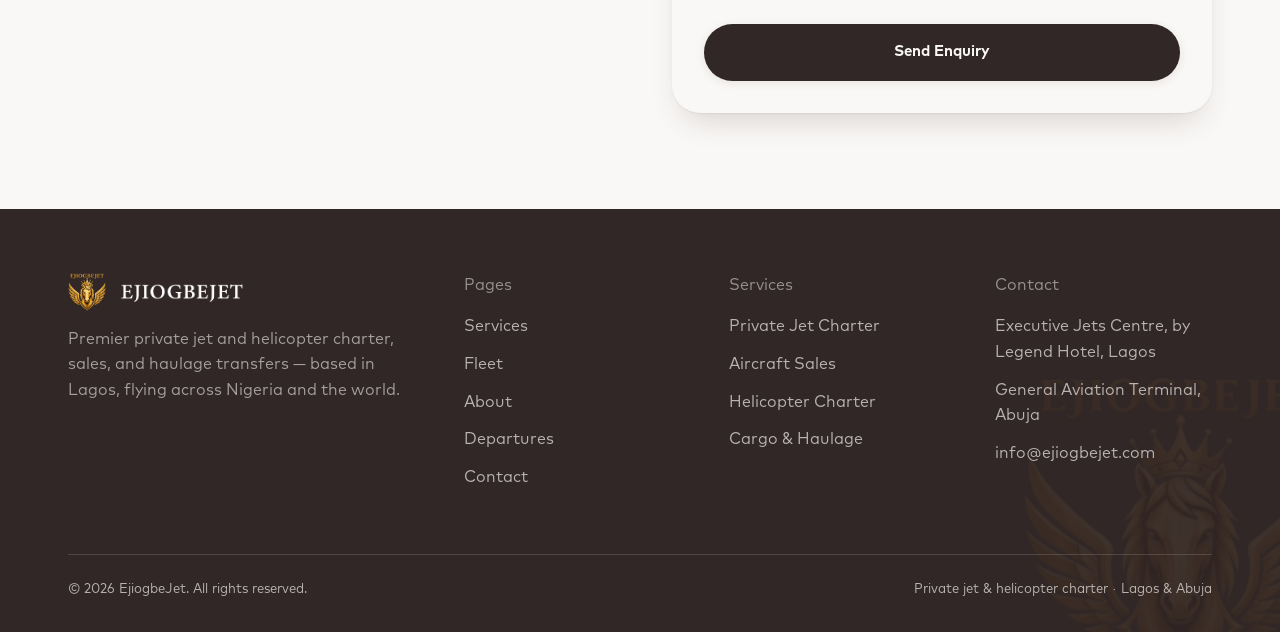
==== commit 9ae7b4a7: "Fix: break Abuja terminal onto its own line on small screens" ====
--- a/ejiogbejet-site/index.html
+++ b/ejiogbejet-site/index.html
@@ -373,7 +373,13 @@
           </div>
           <div class="contact-info-item">
             <span class="icon"><svg viewBox="0 0 24 24" fill="none" stroke="currentColor" stroke-width="1.8" stroke-linecap="round" stroke-linejoin="round"><path d="M21 10c0 6-9 12-9 12s-9-6-9-12a9 9 0 0118 0z"/><circle cx="12" cy="10" r="3"/></svg></span>
-            <div><strong>Terminals</strong><span>Executive Jets Centre, Lagos · General Aviation Terminal, Abuja</span></div>
+            <div>
+              <strong>Terminals</strong>
+              <span>
+                <span class="term">Executive Jets Centre, Lagos</span>
+                <span class="term term--break">General Aviation Terminal, Abuja</span>
+              </span>
+            </div>
           </div>
         </div>
       </div>
--- a/ejiogbejet-site/css/styles.css
+++ b/ejiogbejet-site/css/styles.css
@@ -832,6 +832,12 @@
 .contact-info-item strong { display: block; font-size: 0.95rem; }
 .contact-info-item span { color: var(--text-muted); font-size: 0.9rem; }
 
+/* Make the second terminal break onto its own line on narrow screens */
+.contact-info-item .term { display: inline; }
+@media (max-width: 560px) {
+  .contact-info-item .term--break { display: block; margin-top: 4px; }
+}
+
 .note {
   margin-top: var(--space-24);
   font-size: 0.82rem;
